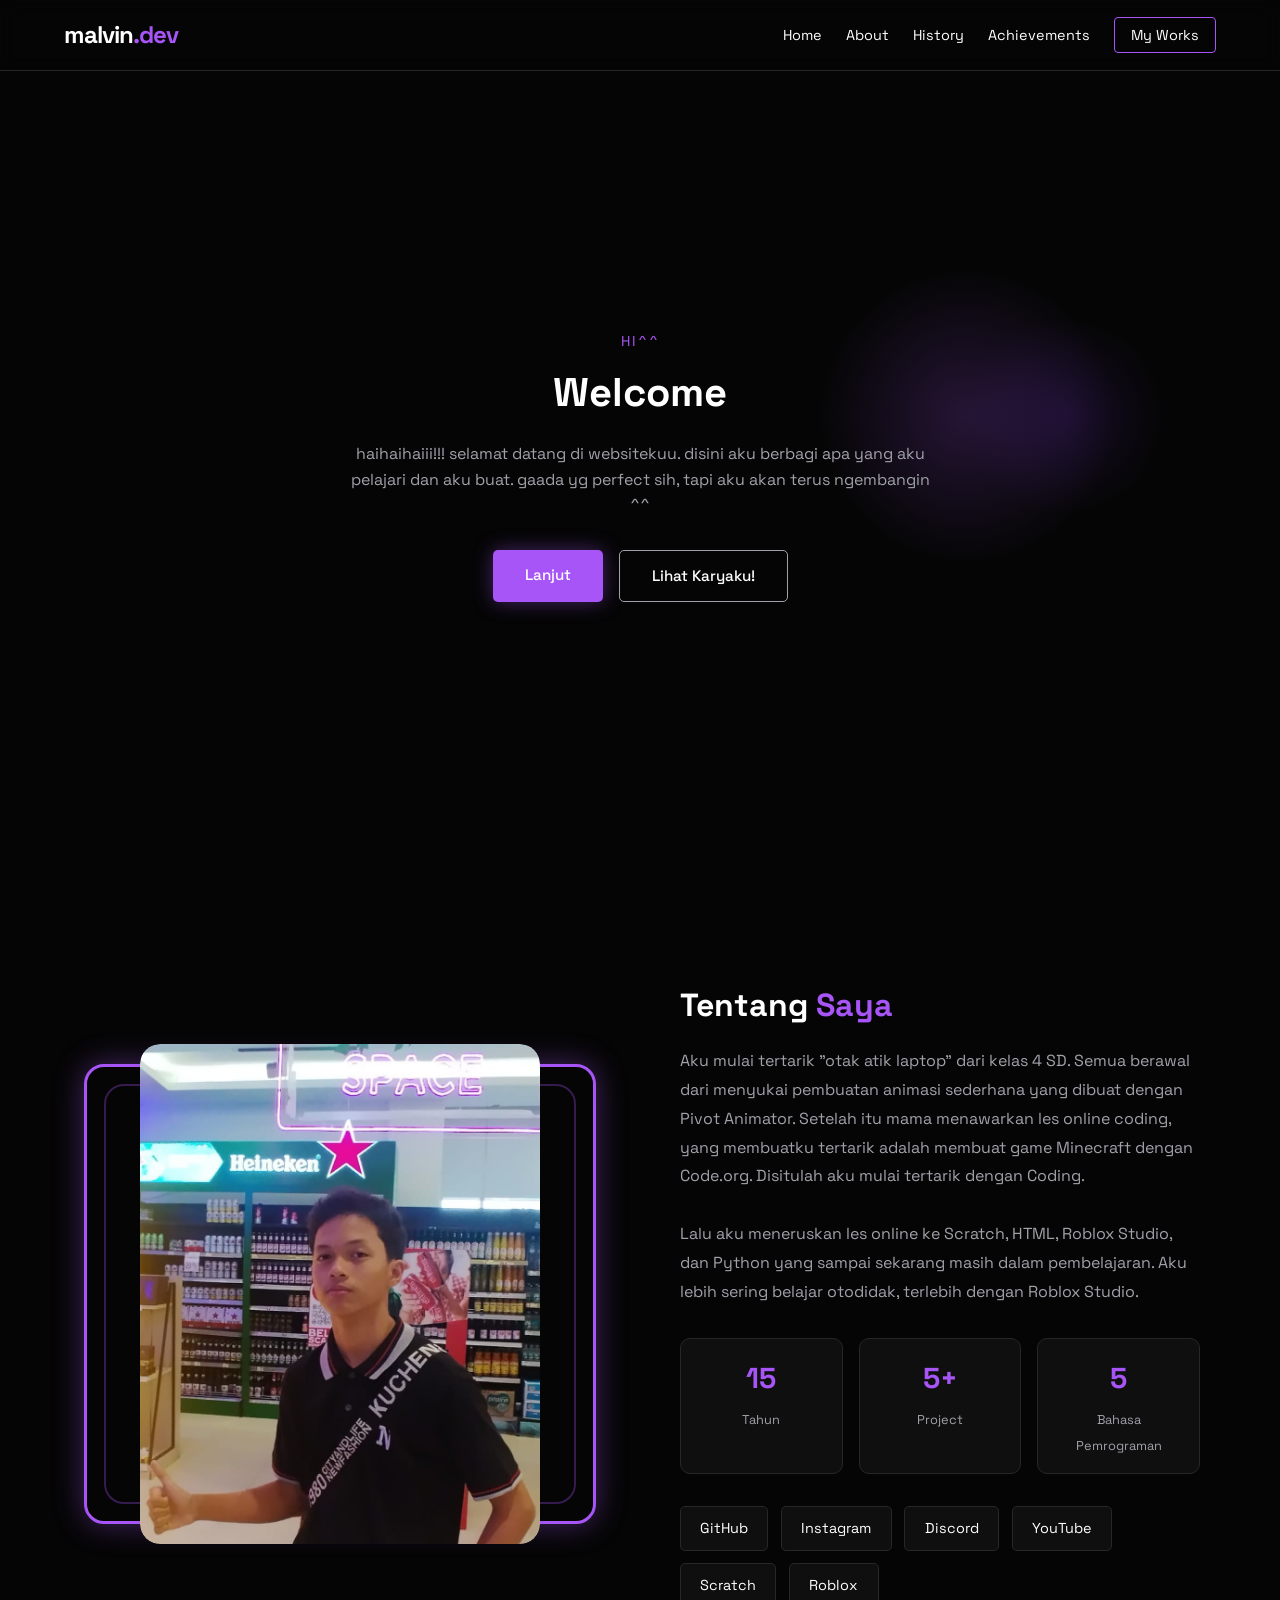
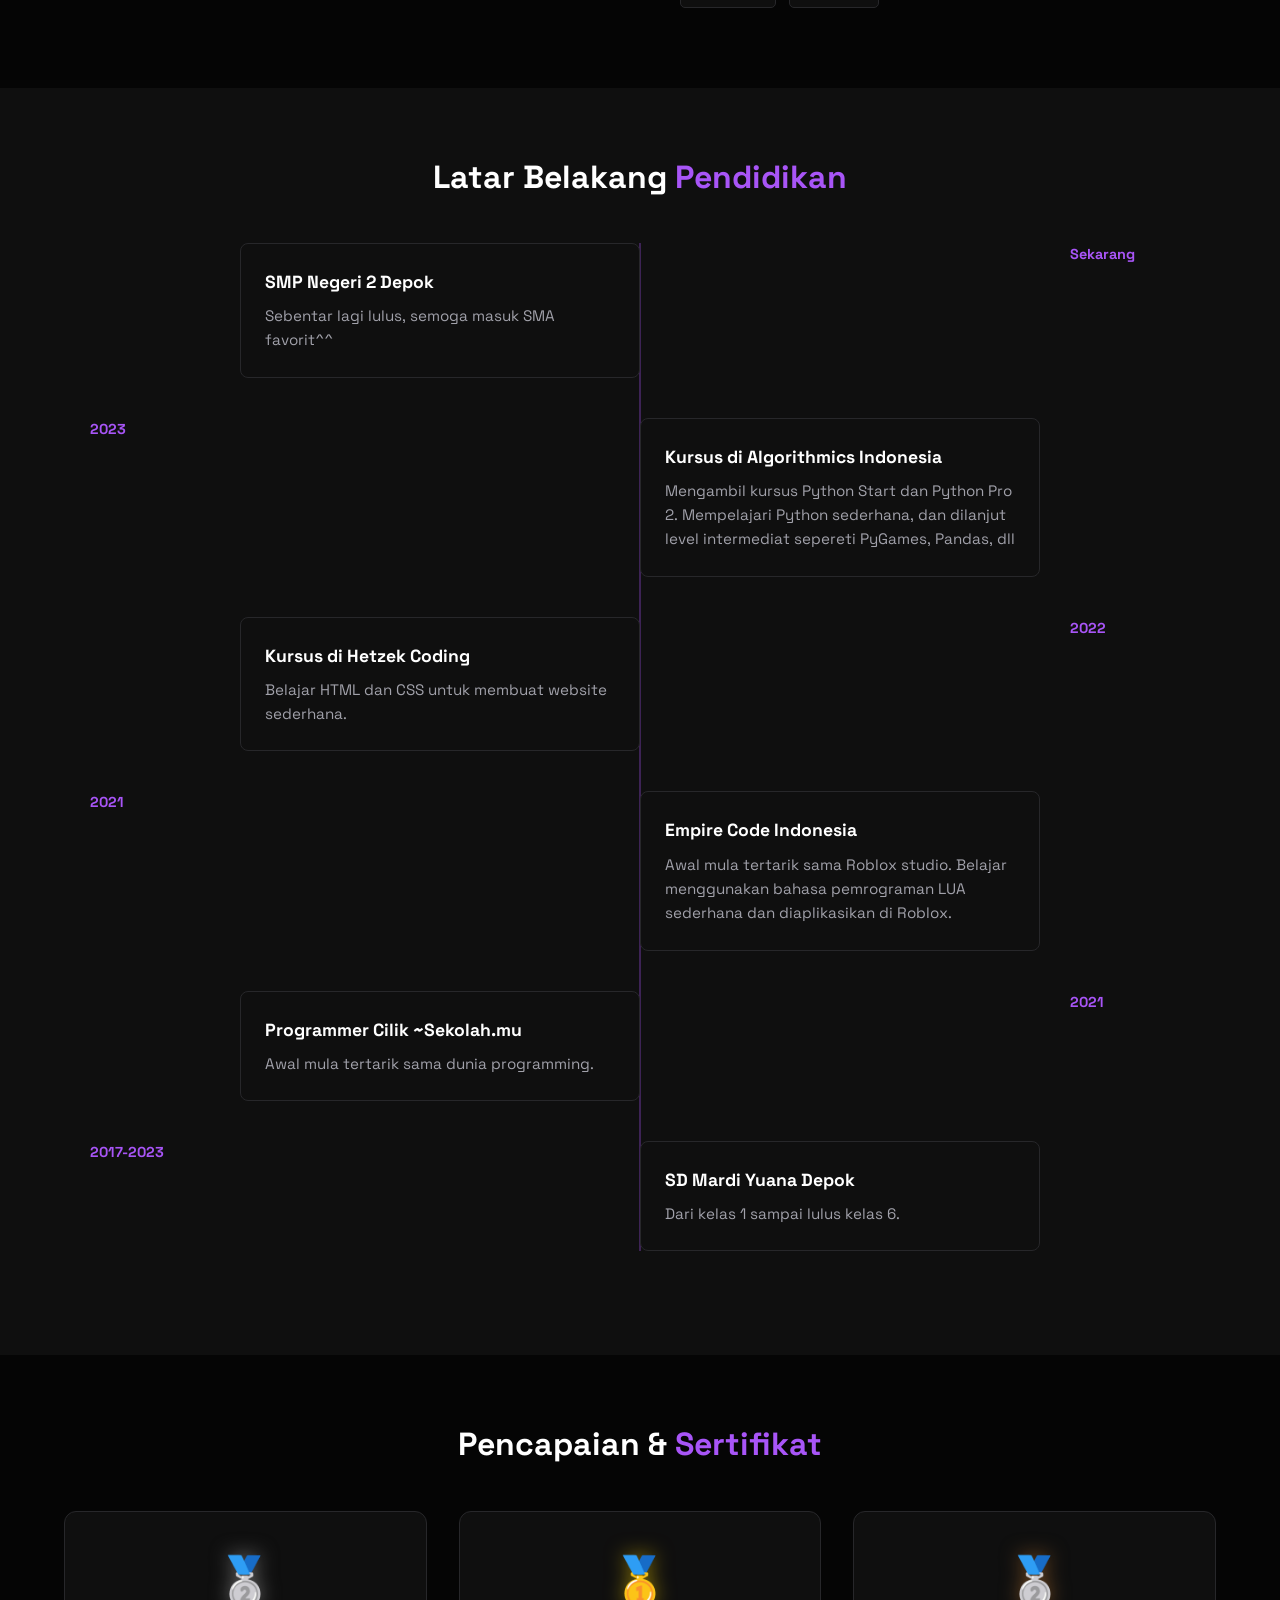
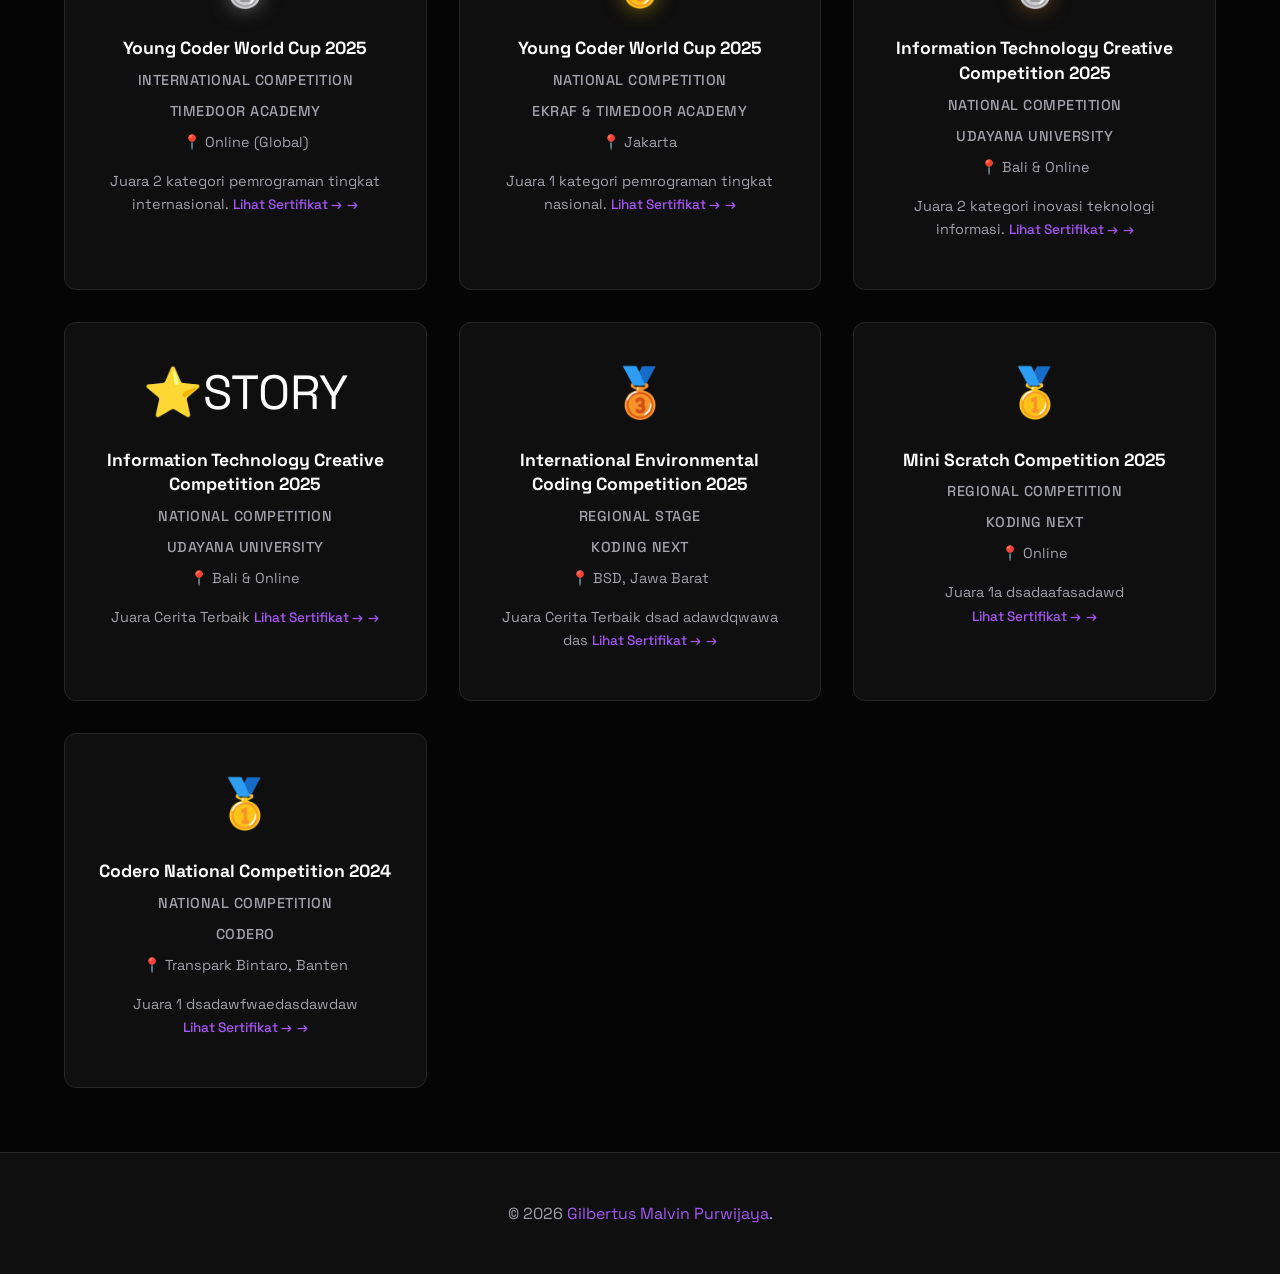
==== index.html @ 6ddedc38 "Update index.html" ====
<!DOCTYPE html>
<html lang="id">
<head>
    <meta charset="UTF-8">
    <meta name="viewport" content="width=device-width, initial-scale=1.0">
    <title>malvinDev</title>
    <link rel="icon" type="image/x-icon" href="assets/favicon.ico">
    <link rel="stylesheet" href="style.css">
    <link href="https://fonts.googleapis.com/css2?family=Space+Grotesk:wght@300;500;700&display=swap" rel="stylesheet">
</head>
<body>

    <!-- Navbar -->
    <nav class="navbar">
        <div class="logo">malvin<span class="highlight">.dev</span></div>
        
        <!-- Mobile Toggle -->
        <div class="menu-toggle" id="mobile-menu">
            <span></span>
            <span></span>
            <span></span>
        </div>
        
        <ul class="nav-links" id="nav-links">
            <li><a href="#home">Home</a></li>
            <li><a href="#profile">About</a></li>
            <li><a href="#about">History</a></li>
            <li><a href="#achievements">Achievements</a></li>
            <li><a href="works.html" class="btn-nav">My Works</a></li>
        </ul>
    </nav>

    <!-- Hero Section -->
    <section id="home" class="hero">
        <div class="hero-content fade-in">
            <p class="subtitle">Hi^^</p>
            <h1>Welcome<br></h1>
            <p class="bio">
                haihaihaiii!!! selamat datang di websitekuu. disini aku berbagi apa yang aku pelajari dan aku buat. gaada yg perfect sih, tapi aku akan terus ngembangin ^^
            </p>
            <div class="cta-group">
                <a href="#profile" class="btn btn-primary">Lanjut</a>
                <a href="works.html" class="btn btn-outline">Lihat Karyaku!</a>
            </div>
        </div>
        <div class="hero-visual">
            <div class="circle"></div>
            <div class="circle-2"></div>
        </div>
    </section>

    <!-- Profile Photo Section -->
    <section id="profile" class="profile-section">
        <div class="container">
            <div class="profile-container fade-in">
                <div class="profile-image-wrapper">
                    <div class="profile-border"></div>
                    <div class="profile-border-2"></div>
                    <div class="profile-image">
                        <img src="assets/ppmM.jpeg" alt="Profile Photo">
                    </div>
                </div>
                <div class="profile-info">
                    <h2 class="section-title" style="text-align: left; margin-bottom: 1rem;">Tentang <span class="highlight">Saya</span></h2>
                    <p class="profile-bio">
                        Aku mulai tertarik "otak atik laptop" dari kelas 4 SD. 
                        Semua berawal dari menyukai pembuatan animasi sederhana yang dibuat dengan Pivot Animator. 
                        Setelah itu mama menawarkan les online coding, yang membuatku tertarik adalah membuat game Minecraft dengan Code.org. 
                        Disitulah aku mulai tertarik dengan Coding. 
                        <br></br>
                        Lalu aku meneruskan les online ke Scratch, HTML, Roblox Studio, dan Python yang sampai sekarang masih dalam pembelajaran. Aku lebih sering belajar otodidak, terlebih dengan Roblox Studio.
                    </p>
                    <div class="profile-stats">
                        <div class="stat-item">
                            <span class="stat-number">15</span>
                            <span class="stat-label">Tahun</span>
                        </div>
                        <div class="stat-item">
                            <span class="stat-number">5+</span>
                            <span class="stat-label">Project</span>
                        </div>
                        <div class="stat-item">
                            <span class="stat-number">5</span>
                            <span class="stat-label">Bahasa Pemrograman</span>
                        </div>
                    </div>
                    <div class="profile-social">
                        <a href="https://github.com/vyn500" class="social-link">GitHub</a>
                        <a href="https://www.instagram.com/_strvynn_/?igsh=MjFiZTRnemkybG95" class="social-link">Instagram</a>
                        <a href="https://discordapp.com/users/starvin031" class="social-link">Discord</a>
                        <a href="https://youtube.com/@starvin500?si=h5WcJzR5uZfQcVjg" class="social-link">YouTube</a>
                        <a href="https://scratch.mit.edu/users/starvin102/" class="social-link">Scratch</a>
                        <a href="https://www.roblox.com/users/2698682036/profile/" class="social-link">Roblox</a>
                    </div>
                </div>
            </div>
        </div>
    </section>

    <!-- About / Education Section -->
    <section id="about" class="section bg-darker">
        <div class="container">
            <h2 class="section-title">Latar Belakang <span class="highlight">Pendidikan</span></h2>
            <div class="timeline">
                <div class="timeline-item fade-in">
                    <div class="timeline-date">Sekarang</div>
                    <div class="timeline-content">
                        <h3>SMP Negeri 2 Depok</h3>
                        <p>Sebentar lagi lulus, semoga masuk SMA favorit^^</p>
                    </div>
                </div>
                <div class="timeline-item fade-in">
                    <div class="timeline-date">2023</div>
                    <div class="timeline-content">
                        <h3>Kursus di Algorithmics Indonesia</h3>
                        <p>Mengambil kursus Python Start dan Python Pro 2. Mempelajari Python sederhana, dan dilanjut level intermediat sepereti PyGames, Pandas, dll</p>
                    </div>
                </div>
                <div class="timeline-item fade-in">
                    <div class="timeline-date">2022</div>
                    <div class="timeline-content">
                        <h3>Kursus di Hetzek Coding</h3>
                        <p>Belajar HTML dan CSS untuk membuat website sederhana.</p>
                    </div>
                </div>
                <div class="timeline-item fade-in">
                    <div class="timeline-date">2021</div>
                    <div class="timeline-content">
                        <h3>Empire Code Indonesia</h3>
                        <p>Awal mula tertarik sama Roblox studio. Belajar menggunakan bahasa pemrograman LUA sederhana dan diaplikasikan di Roblox.</p>
                    </div>
                </div>
                <div class="timeline-item fade-in">
                    <div class="timeline-date">2021</div>
                    <div class="timeline-content">
                        <h3>Programmer Cilik ~Sekolah.mu</h3>
                        <p>Awal mula tertarik sama dunia programming.</p>
                    </div>
                </div>
                <div class="timeline-item fade-in">
                    <div class="timeline-date">2017-2023</div>
                    <div class="timeline-content">
                        <h3>SD Mardi Yuana Depok</h3>
                        <p>Dari kelas 1 sampai lulus kelas 6.</p>
                    </div>
                </div>
            </div>
        </div>
    </section>

    <!-- Achievements Section -->
    <section id="achievements" class="section">
        <div class="container">
            <h2 class="section-title">Pencapaian & <span class="highlight">Sertifikat</span></h2>
            <div class="grid-3">
                <!-- Card -->
                <div class="card achievement-card fade-in">
                    <div class="achievement-icon">🥈</div>
                    <h3 class="achievement-title">Young Coder World Cup 2025</h3>
                    <p class="achievement-organizer">International Competition</p>
                    <p class="achievement-organizer">Timedoor Academy</p>
                    <p class="achievement-location">📍 Online (Global)</p>
                    <p class="achievement-desc">
                        Juara 2 kategori pemrograman tingkat internasional.
                        <a href="assets/sertifikat/YCWCInter2nd.png" target="_blank" class="cert-link">Lihat Sertifikat →</a>
                    </p>
                </div>

                <!-- Card -->
                <div class="card achievement-card fade-in">
                    <div class="achievement-icon">🥇</div>
                    <h3 class="achievement-title">Young Coder World Cup 2025</h3>
                    <p class="achievement-organizer">National Competition</p>
                    <p class="achievement-organizer">EKRAF & Timedoor Academy</p>
                    <p class="achievement-location">📍 Jakarta</p>
                    <p class="achievement-desc">
                        Juara 1 kategori pemrograman tingkat nasional.
                        <a href="assets/sertifikat/YCWCNat1st.jpg" target="_blank" class="cert-link">Lihat Sertifikat →</a>
                    </p>
                </div>

                <!-- Card -->
                <div class="card achievement-card fade-in">
                    <div class="achievement-icon">🥈</div>
                    <h3 class="achievement-title">Information Technology Creative Competition 2025</h3>
                    <p class="achievement-organizer">National Competition</p>
                    <p class="achievement-organizer">UDAYANA University</p>
                    <p class="achievement-location">📍 Bali & Online</p>
                    <p class="achievement-desc">
                        Juara 2 kategori inovasi teknologi informasi.
                        <a href="assets/sertifikat/ITCCUDYNNat2nd.jpg" target="_blank" class="cert-link">Lihat Sertifikat →</a>
                    </p>
                </div>

                <!-- Card -->
                <div class="card achievement-card fade-in">
                    <div class="achievement-icon">⭐STORY</div>
                    <h3 class="achievement-title">Information Technology Creative Competition 2025</h3>
                    <p class="achievement-organizer">National Competition</p>
                    <p class="achievement-organizer">UDAYANA University</p>
                    <p class="achievement-location">📍 Bali & Online</p>
                    <p class="achievement-desc">
                        Juara Cerita Terbaik
                        <a href="assets/sertifikat/ITCCUDYNNatBestStory.jpg" target="_blank" class="cert-link">Lihat Sertifikat →</a>
                    </p>
                </div>

                <!-- Card -->
                <div class="card achievement-card fade-in">
                    <div class="achievement-icon">🥉</div>
                    <h3 class="achievement-title">International Environmental Coding Competition 2025</h3>
                    <p class="achievement-organizer">Regional Stage</p>
                    <p class="achievement-organizer">Koding Next</p>
                    <p class="achievement-location">📍 BSD, Jawa Barat</p>
                    <p class="achievement-desc">
                        Juara Cerita Terbaik dsad adawdqwawa das
                        <a href="assets/sertifikat/IECCReg3rd.jpg" target="_blank" class="cert-link">Lihat Sertifikat →</a>
                    </p>
                </div>

                <!-- Card -->
                <div class="card achievement-card fade-in">
                    <div class="achievement-icon">🥇</div>
                    <h3 class="achievement-title">Mini Scratch Competition 2025</h3>
                    <p class="achievement-organizer">Regional Competition</p>
                    <p class="achievement-organizer">Koding Next</p>
                    <p class="achievement-location">📍 Online</p>
                    <p class="achievement-desc">
                        Juara 1a dsadaafasadawd
                        <a href="assets/sertifikat/MiniScratch1st.jpg" target="_blank" class="cert-link">Lihat Sertifikat →</a>
                    </p>
                </div>

                <!-- Card -->
                <div class="card achievement-card fade-in">
                    <div class="achievement-icon">🥇</div>
                    <h3 class="achievement-title">Codero National Competition 2024</h3>
                    <p class="achievement-organizer">National Competition</p>
                    <p class="achievement-organizer">Codero</p>
                    <p class="achievement-location">📍 Transpark Bintaro, Banten</p>
                    <p class="achievement-desc">
                        Juara 1 dsadawfwaedasdawdaw 
                        <a href="assets/sertifikat/CNC24Nas1st.jpg" target="_blank" class="cert-link">Lihat Sertifikat →</a>
                    </p>
                </div>
            </div>
        </div>
    </section>

    <footer>
        <p>&copy; 2026 <span class="highlight">Gilbertus Malvin Purwijaya</span>.</p>
    </footer>

    <script src="script.js"></script>
</body>

</html>
---- style.css ----
:root {
    --bg-color: #050505;
    --bg-secondary: #0f0f0f;
    --text-main: #ffffff;
    --text-muted: #a1a1aa;
    --accent-purple: #a855f7;
    --accent-glow: rgba(168, 85, 247, 0.4);
    --border-color: #27272a;
    --font-main: 'Space Grotesk', sans-serif;
    --spacing-sm: 1rem;
    --spacing-md: 2rem;
    --spacing-lg: 4rem;
    --spacing-xl: 6rem;
}

* {
    margin: 0;
    padding: 0;
    box-sizing: border-box;
    scroll-behavior: smooth;
}

body {
    background-color: var(--bg-color);
    color: var(--text-main);
    font-family: var(--font-main);
    line-height: 1.6;
    overflow-x: hidden;
}

/* ============================================
   NAVBAR
   ============================================ */
.navbar {
    position: fixed;
    top: 0;
    width: 100%;
    padding: 1rem 5%;
    display: flex;
    justify-content: space-between;
    align-items: center;
    background: rgba(5, 5, 5, 0.8);
    backdrop-filter: blur(10px);
    z-index: 1000;
    border-bottom: 1px solid var(--border-color);
    transition: all 0.3s ease;
}

.logo {
    font-size: 1.5rem;
    font-weight: 700;
    letter-spacing: -1px;
}

.highlight {
    color: var(--accent-purple);
}

/* Desktop Nav Links */
.nav-links {
    list-style: none;
    display: flex;
    gap: 1.5rem;
    align-items: center;
}

.nav-links a {
    text-decoration: none;
    color: var(--text-main);
    font-size: 0.9rem;
    transition: color 0.3s;
}

.nav-links a:hover {
    color: var(--accent-purple);
}

.btn-nav {
    border: 1px solid var(--accent-purple);
    padding: 0.5rem 1rem;
    border-radius: 4px;
    font-size: 0.85rem;
}

.btn-nav:hover {
    background: var(--accent-purple);
    color: white;
}

/* Mobile Menu Toggle Button */
.menu-toggle {
    display: none;
    flex-direction: column;
    gap: 5px;
    cursor: pointer;
    padding: 5px;
    z-index: 1001;
}

.menu-toggle span {
    width: 25px;
    height: 3px;
    background: var(--text-main);
    border-radius: 2px;
    transition: all 0.3s ease;
}

/* Mobile Menu Active State */
.menu-toggle.active span:nth-child(1) {
    transform: rotate(45deg) translate(5px, 5px);
}

.menu-toggle.active span:nth-child(2) {
    opacity: 0;
}

.menu-toggle.active span:nth-child(3) {
    transform: rotate(-45deg) translate(5px, -5px);
}

/* ============================================
   RESPONSIVE DESIGN - MOBILE
   ============================================ */
@media (max-width: 768px) {
    /* Navbar */
    .navbar {
        padding: 1rem 5%;
    }

    /* MOBILE NAV LINKS - FIXED BACKGROUND */
    .nav-links {
        position: fixed;
        top: 0;
        left: 0;
        right: 0;
        bottom: 0;
        background: rgba(5, 5, 5, 0.98);
        backdrop-filter: blur(15px);
        -webkit-backdrop-filter: blur(15px);
        flex-direction: column;
        align-items: center;
        justify-content: center;
        gap: 2rem;
        padding: 2rem 0;
        transform: translateX(100%);
        transition: transform 0.4s cubic-bezier(0.4, 0, 0.2, 1);
        z-index: 999;
        display: none;
        box-shadow: inset 0 0 50px rgba(0, 0, 0, 0.5);
    }

    .nav-links.active {
        display: flex;
        transform: translateX(0);
    }

    /* Border Frame Effect - Full Screen */
    .nav-links::before {
        content: '';
        position: absolute;
        top: 0;
        left: 0;
        right: 0;
        bottom: 0;
        border: 1px solid rgba(168, 85, 247, 0.3);
        border-radius: 0;
        pointer-events: none;
        z-index: -1;
    }

    /* Ensure all links inherit background */
    .nav-links a {
        font-size: 1.1rem;
        padding: 0.8rem 1.5rem;
        border-radius: 8px;
        transition: all 0.3s ease;
        position: relative;
        overflow: hidden;
        background: transparent;
        color: var(--text-main);
        text-decoration: none;
        width: 80%;
        max-width: 300px;
        text-align: center;
    }

    .nav-links a::before {
        content: '';
        position: absolute;
        left: 0;
        top: 0;
        width: 0;
        height: 100%;
        background: rgba(168, 85, 247, 0.1);
        transition: width 0.3s ease;
    }

    .nav-links a:hover::before {
        width: 100%;
    }

    .nav-links a:hover {
        background: rgba(168, 85, 247, 0.15);
        color: var(--accent-purple);
        transform: scale(1.02);
        box-shadow: 0 0 20px rgba(168, 85, 247, 0.3);
    }

    .btn-nav {
        padding: 0.7rem 1.5rem;
        font-size: 1rem;
        border: 2px solid var(--accent-purple);
        background: transparent;
        transition: all 0.3s ease;
        width: 80%;
        max-width: 300px;
        text-align: center;
    }

    .btn-nav:hover {
        background: var(--accent-purple);
        color: white;
        box-shadow: 0 0 25px var(--accent-glow);
    }

    .menu-toggle {
        display: flex;
    }

    /* Hero Section */
    .hero {
        padding: 5rem 5% 3rem;
        min-height: auto;
    }

    .hero h1 {
        font-size: 2rem;
    }

    .hero-visual {
        display: none;
    }

    .bio {
        font-size: 0.95rem;
    }

    .btn {
        padding: 0.7rem 1.5rem;
        font-size: 0.9rem;
    }

    /* Profile Section */
    .profile-section {
        padding: 3rem 5%;
    }

    .profile-image {
        max-width: 250px;
        height: 350px;
    }

    .profile-border {
        top: 5px;
        left: 5px;
        right: 5px;
        bottom: 5px;
    }

    .profile-border-2 {
        top: 10px;
        left: 10px;
        right: 10px;
        bottom: 10px;
    }

    .profile-info {
        padding: 1rem 0;
    }

    .profile-bio {
        font-size: 0.95rem;
    }

    .profile-stats {
        justify-content: center;
        gap: 0.8rem;
    }

    .stat-item {
        min-width: 90px;
        padding: 0.8rem 1rem;
    }

    .stat-number {
        font-size: 1.5rem;
    }

    .stat-label {
        font-size: 0.75rem;
    }

    .profile-social {
        justify-content: center;
        gap: 0.6rem;
    }

    .social-link {
        padding: 0.5rem 1rem;
        font-size: 0.85rem;
    }

    /* Section Titles */
    .section-title {
        font-size: 1.6rem;
        margin-bottom: 2rem;
    }

    /* Timeline */
    .timeline::before {
        left: 20px;
    }

    .timeline-item,
    .timeline-item:nth-child(even) {
        padding-left: 50px;
        padding-right: 0;
        justify-content: flex-start;
    }

    .timeline-date {
        position: absolute;
        left: 0;
        right: auto;
        min-width: auto;
        font-size: 0.85rem;
    }

    .timeline-content {
        padding: 1.2rem;
    }

    .timeline-content h3 {
        font-size: 1rem;
    }

    .timeline-content p {
        font-size: 0.9rem;
    }

    /* Grid Layouts */
    .grid-3,
    .works-grid {
        grid-template-columns: 1fr;
    }

    .card {
        padding: 1.5rem;
    }

    .card-icon {
        font-size: 2rem;
    }

    /* Works Page */
    .works-header {
        padding: 5rem 5% 2.5rem;
    }

    .works-header h1 {
        font-size: 2rem;
    }

    .works-header p {
        font-size: 1rem;
    }

    .works-grid {
        padding: 1.5rem 5%;
    }

    .project-img {
        height: 200px;
    }

    .project-info {
        padding: 1.2rem;
    }

    .project-info h3 {
        font-size: 1.1rem;
    }

    .project-info p {
        font-size: 0.85rem;
    }

    .tags span {
        font-size: 0.7rem;
        padding: 0.25rem 0.6rem;
    }

    /* Footer */
    footer {
        padding: 2rem 5%;
    }
}

/* ============================================
   MOBILE MENU BACKGROUND FIX
   ============================================ */
@media (max-width: 768px) {
    /* Ensure full coverage */
    .nav-links {
        background: rgba(5, 5, 5, 0.98) !important;
        background-image: linear-gradient(
            to bottom,
            rgba(5, 5, 5, 0.98),
            rgba(5, 5, 5, 0.98)
        );
    }

    /* Ensure all links have transparent background */
    .nav-links a {
        background: transparent !important;
    }

    /* Ensure menu toggle button is visible */
    .menu-toggle {
        background: transparent !important;
    }

    /* Ensure navbar doesn't overlap */
    .navbar {
        background: rgba(5, 5, 5, 0.95) !important;
    }
}

/* ============================================
   MOBILE MENU OVERLAY
   ============================================ */
@media (max-width: 768px) {
    .nav-links::after {
        content: '';
        position: absolute;
        top: 0;
        left: 0;
        right: 0;
        bottom: 0;
        background: rgba(5, 5, 5, 0.98);
        z-index: -2;
        pointer-events: none;
    }
}

/* ============================================
   RESPONSIVE DESIGN - SMALL MOBILE
   ============================================ */
@media (max-width: 480px) {
    /* Navbar */
    .navbar {
        padding: 0.8rem 5%;
    }

    .logo {
        font-size: 1.2rem;
    }

    .btn-nav {
        padding: 0.5rem 1rem;
        font-size: 0.9rem;
    }

    .nav-links {
        padding: 1rem 0;
    }

    .menu-toggle span {
        width: 22px;
        height: 2.5px;
    }

    /* Hero Section */
    .hero {
        padding: 4rem 5% 2rem;
    }

    .hero h1 {
        font-size: 1.6rem;
    }

    .subtitle {
        font-size: 0.8rem;
    }

    .bio {
        font-size: 0.9rem;
    }

    .cta-group {
        flex-direction: column;
        gap: 0.8rem;
    }

    .btn {
        padding: 0.6rem 1.2rem;
        font-size: 0.85rem;
        width: 100%;
    }

    /* Profile Section */
    .profile-section {
        padding: 2.5rem 5%;
    }

    .profile-image {
        max-width: 200px;
        height: 280px;
    }

    .profile-border {
        top: 3px;
        left: 3px;
        right: 3px;
        bottom: 3px;
    }

    .profile-border-2 {
        top: 6px;
        left: 6px;
        right: 6px;
        bottom: 6px;
    }

    .profile-bio {
        font-size: 0.9rem;
        margin-bottom: 1.5rem;
    }

    .profile-stats {
        gap: 0.6rem;
    }

    .stat-item {
        min-width: 80px;
        padding: 0.7rem 0.8rem;
    }

    .stat-number {
        font-size: 1.3rem;
    }

    .stat-label {
        font-size: 0.65rem;
    }

    .profile-social {
        gap: 0.5rem;
    }

    .social-link {
        padding: 0.45rem 0.9rem;
        font-size: 0.8rem;
    }

    /* Section Titles */
    .section-title {
        font-size: 1.4rem;
        margin-bottom: 1.5rem;
    }

    /* Timeline */
    .timeline-item {
        margin-bottom: 2rem;
    }

    .timeline-date {
        font-size: 0.8rem;
    }

    .timeline-content {
        padding: 1rem;
    }

    .timeline-content h3 {
        font-size: 0.95rem;
    }

    .timeline-content p {
        font-size: 0.85rem;
    }

    /* Cards */
    .card {
        padding: 1.2rem;
    }

    .card-icon {
        font-size: 1.8rem;
    }

    .card h3 {
        font-size: 1rem;
    }

    .card p {
        font-size: 0.85rem;
    }

    /* Works Page */
    .works-header {
        padding: 4rem 5% 2rem;
    }

    .works-header h1 {
        font-size: 1.8rem;
    }

    .works-header p {
        font-size: 0.95rem;
    }

    .project-img {
        height: 180px;
    }

    .project-info {
        padding: 1rem;
    }

    .project-info h3 {
        font-size: 1rem;
    }

    .project-info p {
        font-size: 0.8rem;
    }

    .tags span {
        font-size: 0.65rem;
        padding: 0.2rem 0.5rem;
    }

    /* Footer */
    footer {
        padding: 1.5rem 5%;
    }

    footer p {
        font-size: 0.85rem;
    }
}

/* ============================================
   HERO SECTION
   ============================================ */
.hero {
    min-height: 100vh;
    display: flex;
    align-items: center;
    justify-content: center;
    padding: 6rem 5% 4rem;
    position: relative;
    overflow: hidden;
}

.hero-content {
    z-index: 2;
    max-width: 800px;
    text-align: center;
    padding: 0 1rem;
}

.subtitle {
    color: var(--accent-purple);
    font-size: 0.9rem;
    margin-bottom: 1rem;
    text-transform: uppercase;
    letter-spacing: 2px;
}

.hero h1 {
    font-size: 2.5rem;
    line-height: 1.2;
    margin-bottom: 1.5rem;
}

.text-gradient {
    background: linear-gradient(90deg, var(--accent-purple), #c084fc);
    background-clip: text;
    -webkit-text-fill-color: transparent;
}

.bio {
    color: var(--text-muted);
    font-size: 1rem;
    margin-bottom: 2rem;
    max-width: 600px;
    margin-left: auto;
    margin-right: auto;
}

.cta-group {
    display: flex;
    gap: 1rem;
    justify-content: center;
    flex-wrap: wrap;
}

.btn {
    padding: 0.8rem 2rem;
    border-radius: 5px;
    text-decoration: none;
    font-weight: 500;
    transition: all 0.3s ease;
    font-size: 0.95rem;
}

.btn-primary {
    background: var(--accent-purple);
    color: white;
    box-shadow: 0 0 20px var(--accent-glow);
}

.btn-primary:hover {
    background: #9333ea;
    box-shadow: 0 0 30px var(--accent-glow);
    transform: translateY(-2px);
}

.btn-outline {
    border: 1px solid var(--text-muted);
    color: var(--text-main);
}

.btn-outline:hover {
    border-color: var(--accent-purple);
    color: var(--accent-purple);
}

/* Hero Visual Elements */
.hero-visual {
    position: absolute;
    right: 5%;
    width: 400px;
    height: 400px;
    z-index: 1;
    pointer-events: none;
}

.circle {
    position: absolute;
    width: 300px;
    height: 300px;
    border-radius: 50%;
    background: radial-gradient(circle, var(--accent-purple) 0%, transparent 70%);
    opacity: 0.2;
    animation: pulse 4s infinite;
}

.circle-2 {
    position: absolute;
    top: 50px;
    right: 50px;
    width: 200px;
    height: 200px;
    border-radius: 50%;
    background: radial-gradient(circle, #7c3aed 0%, transparent 70%);
    opacity: 0.15;
    animation: pulse 6s infinite reverse;
}

/* ============================================
   PROFILE SECTION
   ============================================ */
.profile-section {
    padding: 4rem 5%;
    background: var(--bg-color);
    position: relative;
}

.profile-container {
    display: grid;
    grid-template-columns: 1fr 1fr;
    gap: 3rem;
    align-items: center;
    max-width: 1200px;
    margin: 0 auto;
}

/* Profile Image Styling */
.profile-image-wrapper {
    position: relative;
    display: flex;
    justify-content: center;
    align-items: center;
}

.profile-image {
    width: 100%;
    max-width: 400px;
    height: 500px;
    border-radius: 20px;
    overflow: hidden;
    position: relative;
    z-index: 2;
}

.profile-image img {
    width: 100%;
    height: 100%;
    object-fit: cover;
    object-position: top;
    border-radius: 20px;
}

/* Purple Border Effects */
.profile-border {
    position: absolute;
    top: 20px;
    left: 20px;
    right: 20px;
    bottom: 20px;
    border: 3px solid var(--accent-purple);
    border-radius: 20px;
    z-index: 1;
    box-shadow: 0 0 30px var(--accent-glow);
}

.profile-border-2 {
    position: absolute;
    top: 40px;
    left: 40px;
    right: 40px;
    bottom: 40px;
    border: 2px solid rgba(168, 85, 247, 0.3);
    border-radius: 20px;
    z-index: 1;
}

/* Profile Info */
.profile-info {
    padding: 1rem;
}

.profile-bio {
    color: var(--text-muted);
    font-size: 1rem;
    margin-bottom: 2rem;
    line-height: 1.8;
}

/* Profile Stats */
.profile-stats {
    display: flex;
    gap: 1rem;
    margin-bottom: 2rem;
    flex-wrap: wrap;
}

.stat-item {
    text-align: center;
    padding: 1rem 1.5rem;
    background: var(--bg-secondary);
    border-radius: 10px;
    border: 1px solid var(--border-color);
    min-width: 100px;
    flex: 1;
    transition: all 0.3s ease;
}

.stat-item:hover {
    border-color: var(--accent-purple);
    box-shadow: 0 0 20px var(--accent-glow);
    transform: translateY(-3px);
}

.stat-number {
    display: block;
    font-size: 1.8rem;
    font-weight: 700;
    color: var(--accent-purple);
    margin-bottom: 0.3rem;
}

.stat-label {
    font-size: 0.8rem;
    color: var(--text-muted);
}

/* Social Links */
.profile-social {
    display: flex;
    gap: 0.8rem;
    flex-wrap: wrap;
}

.social-link {
    padding: 0.6rem 1.2rem;
    background: var(--bg-secondary);
    color: var(--text-main);
    text-decoration: none;
    border-radius: 5px;
    border: 1px solid var(--border-color);
    transition: all 0.3s ease;
    font-size: 0.9rem;
}

.social-link:hover {
    background: var(--accent-purple);
    border-color: var(--accent-purple);
    box-shadow: 0 0 20px var(--accent-glow);
}

/* ============================================
   SECTION STYLES
   ============================================ */
.section {
    padding: 4rem 5%;
}

.bg-darker {
    background-color: var(--bg-secondary);
}

.container {
    max-width: 1200px;
    margin: 0 auto;
}

.section-title {
    font-size: 2rem;
    margin-bottom: 2.5rem;
    text-align: center;
}

/* ============================================
   TIMELINE
   ============================================ */
.timeline {
    position: relative;
    max-width: 800px;
    margin: 0 auto;
}

.timeline::before {
    content: '';
    position: absolute;
    left: 50%;
    transform: translateX(-50%);
    width: 2px;
    height: 100%;
    background: var(--accent-purple);
    opacity: 0.3;
}

.timeline-item {
    display: flex;
    justify-content: flex-end;
    padding-right: 50%;
    position: relative;
    margin-bottom: 2.5rem;
}

.timeline-item:nth-child(even) {
    justify-content: flex-start;
    padding-right: 0;
    padding-left: 50%;
}

.timeline-date {
    position: absolute;
    right: -150px;
    color: var(--accent-purple);
    font-weight: 700;
    min-width: 120px;
    font-size: 0.9rem;
}

.timeline-item:nth-child(even) .timeline-date {
    right: auto;
    left: -150px;
}

.timeline-content {
    background: var(--bg-secondary);
    padding: 1.5rem;
    border-radius: 8px;
    border: 1px solid var(--border-color);
    width: 100%;
    transition: all 0.3s ease;
}

.timeline-content:hover {
    border-color: var(--accent-purple);
    box-shadow: 0 0 20px var(--accent-glow);
}

.timeline-content h3 {
    margin-bottom: 0.5rem;
    font-size: 1.1rem;
}

.timeline-content p {
    color: var(--text-muted);
    font-size: 0.95rem;
}

/* ============================================
   CARD GRID
   ============================================ */
.grid-3 {
    display: grid;
    grid-template-columns: repeat(auto-fit, minmax(280px, 1fr));
    gap: 2rem;
}

.card {
    background: var(--bg-secondary);
    padding: 2rem;
    border-radius: 10px;
    border: 1px solid var(--border-color);
    transition: all 0.3s ease;
    text-align: center;
}

.card:hover {
    border-color: var(--accent-purple);
    transform: translateY(-5px);
    box-shadow: 0 10px 30px var(--accent-glow);
}

.card-icon {
    font-size: 2.5rem;
    margin-bottom: 1rem;
}

.card h3 {
    margin-bottom: 0.5rem;
    font-size: 1.1rem;
}

.card p {
    color: var(--text-muted);
    font-size: 0.9rem;
}

/* ============================================
   WORKS PAGE
   ============================================ */
.works-header {
    padding: 6rem 5% 3rem;
    text-align: center;
}

.works-header h1 {
    font-size: 2.5rem;
    margin-bottom: 1rem;
}

.works-header p {
    color: var(--text-muted);
    font-size: 1.1rem;
}

.works-grid {
    display: grid;
    grid-template-columns: repeat(auto-fit, minmax(320px, 1fr));
    gap: 2rem;
    padding: 2rem 5%;
    max-width: 1400px;
    margin: 0 auto;
}

.project-card {
    background: var(--bg-secondary);
    border-radius: 10px;
    overflow: hidden;
    border: 1px solid var(--border-color);
    transition: all 0.3s ease;
}

.project-card:hover {
    border-color: var(--accent-purple);
    transform: translateY(-5px);
    box-shadow: 0 10px 30px var(--accent-glow);
}

.project-img {
    width: 100%;
    height: 220px;
    overflow: hidden;
}

.project-img img {
    width: 100%;
    height: 100%;
    object-fit: cover;
    transition: transform 0.3s ease;
}

.project-card:hover .project-img img {
    transform: scale(1.05);
}

.project-info {
    padding: 1.5rem;
}

.project-info h3 {
    margin-bottom: 0.5rem;
    font-size: 1.2rem;
}

.project-info p {
    color: var(--text-muted);
    margin-bottom: 1rem;
    font-size: 0.9rem;
}

.tags {
    display: flex;
    gap: 0.5rem;
    flex-wrap: wrap;
}

.tags span {
    background: rgba(168, 85, 247, 0.1);
    color: var(--accent-purple);
    padding: 0.3rem 0.8rem;
    border-radius: 20px;
    font-size: 0.75rem;
}

/* ============================================
   FOOTER
   ============================================ */
footer {
    text-align: center;
    padding: 3rem 5%;
    background: var(--bg-secondary);
    border-top: 1px solid var(--border-color);
    color: var(--text-muted);
}

footer span {
    color: var(--accent-purple);
}

/* ============================================
   ANIMATIONS
   ============================================ */
   @keyframes pulse {
    0%, 100% {
        transform: scale(1);
        opacity: 0.2;
    }
    50% {
        transform: scale(1.1);
        opacity: 0.3;
    }
}

.fade-in {
    opacity: 0;
    transform: translateY(30px);
    transition: all 0.6s ease;
}

.fade-in.visible {
    opacity: 1;
    transform: translateY(0);
}

/* ============================================
   RESPONSIVE DESIGN - TABLET
   ============================================ */
@media (max-width: 1024px) {
    .hero h1 {
        font-size: 2.2rem;
    }

    .profile-container {
        gap: 2.5rem;
    }

    .profile-image {
        max-width: 350px;
        height: 450px;
    }

    .profile-border {
        top: 15px;
        left: 15px;
        right: 15px;
        bottom: 15px;
    }

    .profile-border-2 {
        top: 30px;
        left: 30px;
        right: 30px;
        bottom: 30px;
    }

    .section-title {
        font-size: 1.8rem;
    }

    .grid-3,
    .works-grid {
        grid-template-columns: repeat(2, 1fr);
    }
}

/* ============================================
   RESPONSIVE DESIGN - TABLET (Kecil)
   ============================================ */
@media (max-width: 968px) {
    .profile-container {
        grid-template-columns: 1fr;
        gap: 2.5rem;
    }

    .profile-image {
        max-width: 300px;
        height: 400px;
        margin: 0 auto;
    }

    .profile-image-wrapper {
        justify-content: center;
    }

    .profile-border {
        top: 10px;
        left: 10px;
        right: 10px;
        bottom: 10px;
    }

    .profile-border-2 {
        top: 20px;
        left: 20px;
        right: 20px;
        bottom: 20px;
    }

    .profile-info {
        text-align: center;
    }

    .profile-stats {
        justify-content: center;
    }

    .profile-social {
        justify-content: center;
    }

    .hero-visual {
        width: 300px;
        height: 300px;
    }

    .circle {
        width: 220px;
        height: 220px;
    }

    .circle-2 {
        width: 150px;
        height: 150px;
    }
}

/* ============================================
   RESPONSIVE DESIGN - MOBILE
   ============================================ */
@media (max-width: 768px) {
    /* Navbar */
    .navbar {
        padding: 1rem 5%;
    }

    .nav-links {
        display: none;
    }

    .menu-toggle {
        display: flex;
    }

    /* Hero Section */
    .hero {
        padding: 5rem 5% 3rem;
        min-height: auto;
    }

    .hero h1 {
        font-size: 2rem;
    }

    .hero-visual {
        display: none;
    }

    .bio {
        font-size: 0.95rem;
    }

    .btn {
        padding: 0.7rem 1.5rem;
        font-size: 0.9rem;
    }

    /* Profile Section */
    .profile-section {
        padding: 3rem 5%;
    }

    .profile-image {
        max-width: 250px;
        height: 350px;
    }

    .profile-border {
        top: 5px;
        left: 5px;
        right: 5px;
        bottom: 5px;
    }

    .profile-border-2 {
        top: 10px;
        left: 10px;
        right: 10px;
        bottom: 10px;
    }

    .profile-info {
        padding: 1rem 0;
    }

    .profile-bio {
        font-size: 0.95rem;
    }

    .profile-stats {
        justify-content: center;
        gap: 0.8rem;
    }

    .stat-item {
        min-width: 90px;
        padding: 0.8rem 1rem;
    }

    .stat-number {
        font-size: 1.5rem;
    }

    .stat-label {
        font-size: 0.75rem;
    }

    .profile-social {
        justify-content: center;
        gap: 0.6rem;
    }

    .social-link {
        padding: 0.5rem 1rem;
        font-size: 0.85rem;
    }

    /* Section Titles */
    .section-title {
        font-size: 1.6rem;
        margin-bottom: 2rem;
    }

    /* Timeline */
    .timeline::before {
        left: 20px;
    }

    .timeline-item,
    .timeline-item:nth-child(even) {
        padding-left: 50px;
        padding-right: 0;
        justify-content: flex-start;
    }

    .timeline-date {
        position: absolute;
        left: 0;
        right: auto;
        min-width: auto;
        font-size: 0.85rem;
    }

    .timeline-content {
        padding: 1.2rem;
    }

    .timeline-content h3 {
        font-size: 1rem;
    }

    .timeline-content p {
        font-size: 0.9rem;
    }

    /* Grid Layouts */
    .grid-3,
    .works-grid {
        grid-template-columns: 1fr;
    }

    .card {
        padding: 1.5rem;
    }

    .card-icon {
        font-size: 2rem;
    }

    /* Works Page */
    .works-header {
        padding: 5rem 5% 2.5rem;
    }

    .works-header h1 {
        font-size: 2rem;
    }

    .works-header p {
        font-size: 1rem;
    }

    .works-grid {
        padding: 1.5rem 5%;
    }

    .project-img {
        height: 200px;
    }

    .project-info {
        padding: 1.2rem;
    }

    .project-info h3 {
        font-size: 1.1rem;
    }

    .project-info p {
        font-size: 0.85rem;
    }

    .tags span {
        font-size: 0.7rem;
        padding: 0.25rem 0.6rem;
    }

    /* Footer */
    footer {
        padding: 2rem 5%;
    }
}

/* ============================================
   RESPONSIVE DESIGN - SMALL MOBILE
   ============================================ */
@media (max-width: 480px) {
    /* General */
    body {
        font-size: 14px;
    }

    /* Navbar */
    .navbar {
        padding: 0.8rem 5%;
    }

    .logo {
        font-size: 1.2rem;
    }

    .btn-nav {
        padding: 0.4rem 0.8rem;
        font-size: 0.75rem;
    }

    /* Hero Section */
    .hero {
        padding: 4rem 5% 2rem;
    }

    .hero h1 {
        font-size: 1.6rem;
    }

    .subtitle {
        font-size: 0.8rem;
    }

    .bio {
        font-size: 0.9rem;
    }

    .cta-group {
        flex-direction: column;
        gap: 0.8rem;
    }

    .btn {
        padding: 0.6rem 1.2rem;
        font-size: 0.85rem;
        width: 100%;
    }

    /* Profile Section */
    .profile-section {
        padding: 2.5rem 5%;
    }

    .profile-image {
        max-width: 200px;
        height: 280px;
    }

    .profile-border {
        top: 3px;
        left: 3px;
        right: 3px;
        bottom: 3px;
    }

    .profile-border-2 {
        top: 6px;
        left: 6px;
        right: 6px;
        bottom: 6px;
    }

    .profile-bio {
        font-size: 0.9rem;
        margin-bottom: 1.5rem;
    }

    .profile-stats {
        gap: 0.6rem;
    }

    .stat-item {
        min-width: 80px;
        padding: 0.7rem 0.8rem;
    }

    .stat-number {
        font-size: 1.3rem;
    }

    .stat-label {
        font-size: 0.65rem;
    }

    .profile-social {
        gap: 0.5rem;
    }

    .social-link {
        padding: 0.45rem 0.9rem;
        font-size: 0.8rem;
    }

    /* Section Titles */
    .section-title {
        font-size: 1.4rem;
        margin-bottom: 1.5rem;
    }

    /* Timeline */
    .timeline-item {
        margin-bottom: 2rem;
    }

    .timeline-date {
        font-size: 0.8rem;
    }

    .timeline-content {
        padding: 1rem;
    }

    .timeline-content h3 {
        font-size: 0.95rem;
    }

    .timeline-content p {
        font-size: 0.85rem;
    }

    /* Cards */
    .card {
        padding: 1.2rem;
    }

    .card-icon {
        font-size: 1.8rem;
    }

    .card h3 {
        font-size: 1rem;
    }

    .card p {
        font-size: 0.85rem;
    }

    /* Works Page */
    .works-header {
        padding: 4rem 5% 2rem;
    }

    .works-header h1 {
        font-size: 1.8rem;
    }

    .works-header p {
        font-size: 0.95rem;
    }

    .project-img {
        height: 180px;
    }

    .project-info {
        padding: 1rem;
    }

    .project-info h3 {
        font-size: 1rem;
    }

    .project-info p {
        font-size: 0.8rem;
    }

    .tags span {
        font-size: 0.65rem;
        padding: 0.2rem 0.5rem;
    }

    /* Footer */
    footer {
        padding: 1.5rem 5%;
    }

    footer p {
        font-size: 0.85rem;
    }
}

/* ============================================
   RESPONSIVE DESIGN - LARGE DESKTOP
   ============================================ */
@media (min-width: 1440px) {
    .hero {
        padding: 0 10%;
    }

    .hero-visual {
        right: 10%;
    }

    .container {
        max-width: 1400px;
    }

    .profile-container {
        max-width: 1400px;
    }

    .profile-image {
        max-width: 450px;
        height: 550px;
    }

    .profile-border {
        top: 25px;
        left: 25px;
        right: 25px;
        bottom: 25px;
    }

    .profile-border-2 {
        top: 45px;
        left: 45px;
        right: 45px;
        bottom: 45px;
    }

    .section {
        padding: 6rem 10%;
    }

    .grid-3,
    .works-grid {
        gap: 3rem;
    }
}

/* ============================================
   PRINT STYLES
   ============================================ */
@media print {
    .navbar,
    .hero-visual,
    .profile-social,
    .cta-group {
        display: none;
    }

    body {
        background: white;
        color: black;
    }

    .profile-image {
        max-width: 200px;
        height: auto;
    }

    .section {
        page-break-inside: avoid;
    }
}

/* ============================================
   ACCESSIBILITY
   ============================================ */
@media (prefers-reduced-motion: reduce) {
    *,
    *::before,
    *::after {
        animation-duration: 0.01ms !important;
        animation-iteration-count: 1 !important;
        transition-duration: 0.01ms !important;
    }

    .fade-in {
        opacity: 1;
        transform: none;
    }
}

a:focus,
button:focus,
input:focus {
    outline: 2px solid var(--accent-purple);
    outline-offset: 2px;
}

@media (prefers-contrast: high) {
    :root {
        --text-muted: #ffffff;
        --border-color: #ffffff;
    }
}

/* ============================================
   ACHIEVEMENT CARDS STYLES
   ============================================ */
   .achievement-card {
    background: var(--bg-secondary);
    padding: 2rem;
    border-radius: 12px;
    border: 1px solid var(--border-color);
    transition: all 0.3s ease;
    text-align: center;
    position: relative;
    overflow: hidden;
}

.achievement-card::before {
    content: '';
    position: absolute;
    top: 0;
    left: 0;
    right: 0;
    height: 3px;
    background: linear-gradient(90deg, var(--accent-purple), transparent);
    opacity: 0;
    transition: opacity 0.3s ease;
}

.achievement-card:hover {
    border-color: var(--accent-purple);
    transform: translateY(-5px);
    box-shadow: 0 10px 30px var(--accent-glow);
}

.achievement-card:hover::before {
    opacity: 1;
}

/* Achievement Icon */
.achievement-icon {
    font-size: 3rem;
    margin-bottom: 1rem;
    display: inline-block;
    animation: bounce 2s infinite;
}

@keyframes bounce {
    0%, 100% {
        transform: translateY(0);
    }
    50% {
        transform: translateY(-5px);
    }
}

/* Achievement Title */
.achievement-title {
    font-size: 1.1rem;
    margin-bottom: 0.5rem;
    line-height: 1.4;
}

/* Achievement Organizer */
.achievement-organizer {
    color: var(--accent-purple);
    font-size: 0.85rem;
    font-weight: 500;
    margin-bottom: 0.5rem;
    text-transform: uppercase;
    letter-spacing: 0.5px;
}

/* Achievement Location */
.achievement-location {
    color: var(--text-muted);
    font-size: 0.85rem;
    margin-bottom: 1rem;
}

/* Achievement Description */
.achievement-desc {
    color: var(--text-muted);
    font-size: 0.9rem;
    line-height: 1.6;
    margin-bottom: 1rem;
}

/* Certificate Link */
.cert-link {
    color: var(--accent-purple);
    text-decoration: none;
    font-size: 0.85rem;
    font-weight: 500;
    display: inline-flex;
    align-items: center;
    gap: 0.3rem;
    transition: all 0.3s ease;
}

.cert-link:hover {
    color: #c084fc;
    text-decoration: underline;
}

.cert-link::after {
    content: '→';
    transition: transform 0.3s ease;
}

.cert-link:hover::after {
    transform: translateX(3px);
}

/* Medal Color Variations */
.achievement-card:nth-child(1) .achievement-icon {
    filter: drop-shadow(0 0 10px rgba(192, 192, 192, 0.5));
}

.achievement-card:nth-child(2) .achievement-icon {
    filter: drop-shadow(0 0 10px rgba(255, 215, 0, 0.5));
}

.achievement-card:nth-child(3) .achievement-icon {
    filter: drop-shadow(0 0 10px rgba(205, 127, 50, 0.5));
}

/* ============================================
   RESPONSIVE ACHIEVEMENT CARDS
   ============================================ */
@media (max-width: 768px) {
    .achievement-card {
        padding: 1.5rem;
    }

    .achievement-icon {
        font-size: 2.5rem;
    }

    .achievement-title {
        font-size: 1rem;
    }

    .achievement-organizer {
        font-size: 0.8rem;
    }

    .achievement-location {
        font-size: 0.8rem;
    }

    .achievement-desc {
        font-size: 0.85rem;
    }

    .cert-link {
        font-size: 0.8rem;
    }
}

@media (max-width: 480px) {
    .achievement-card {
        padding: 1.2rem;
    }

    .achievement-icon {
        font-size: 2rem;
    }

    .achievement-title {
        font-size: 0.95rem;
    }

    .achievement-organizer {
        font-size: 0.75rem;
    }

    .achievement-location {
        font-size: 0.75rem;
    }

    .achievement-desc {
        font-size: 0.8rem;
    }

    .cert-link {
        font-size: 0.75rem;
    }

}
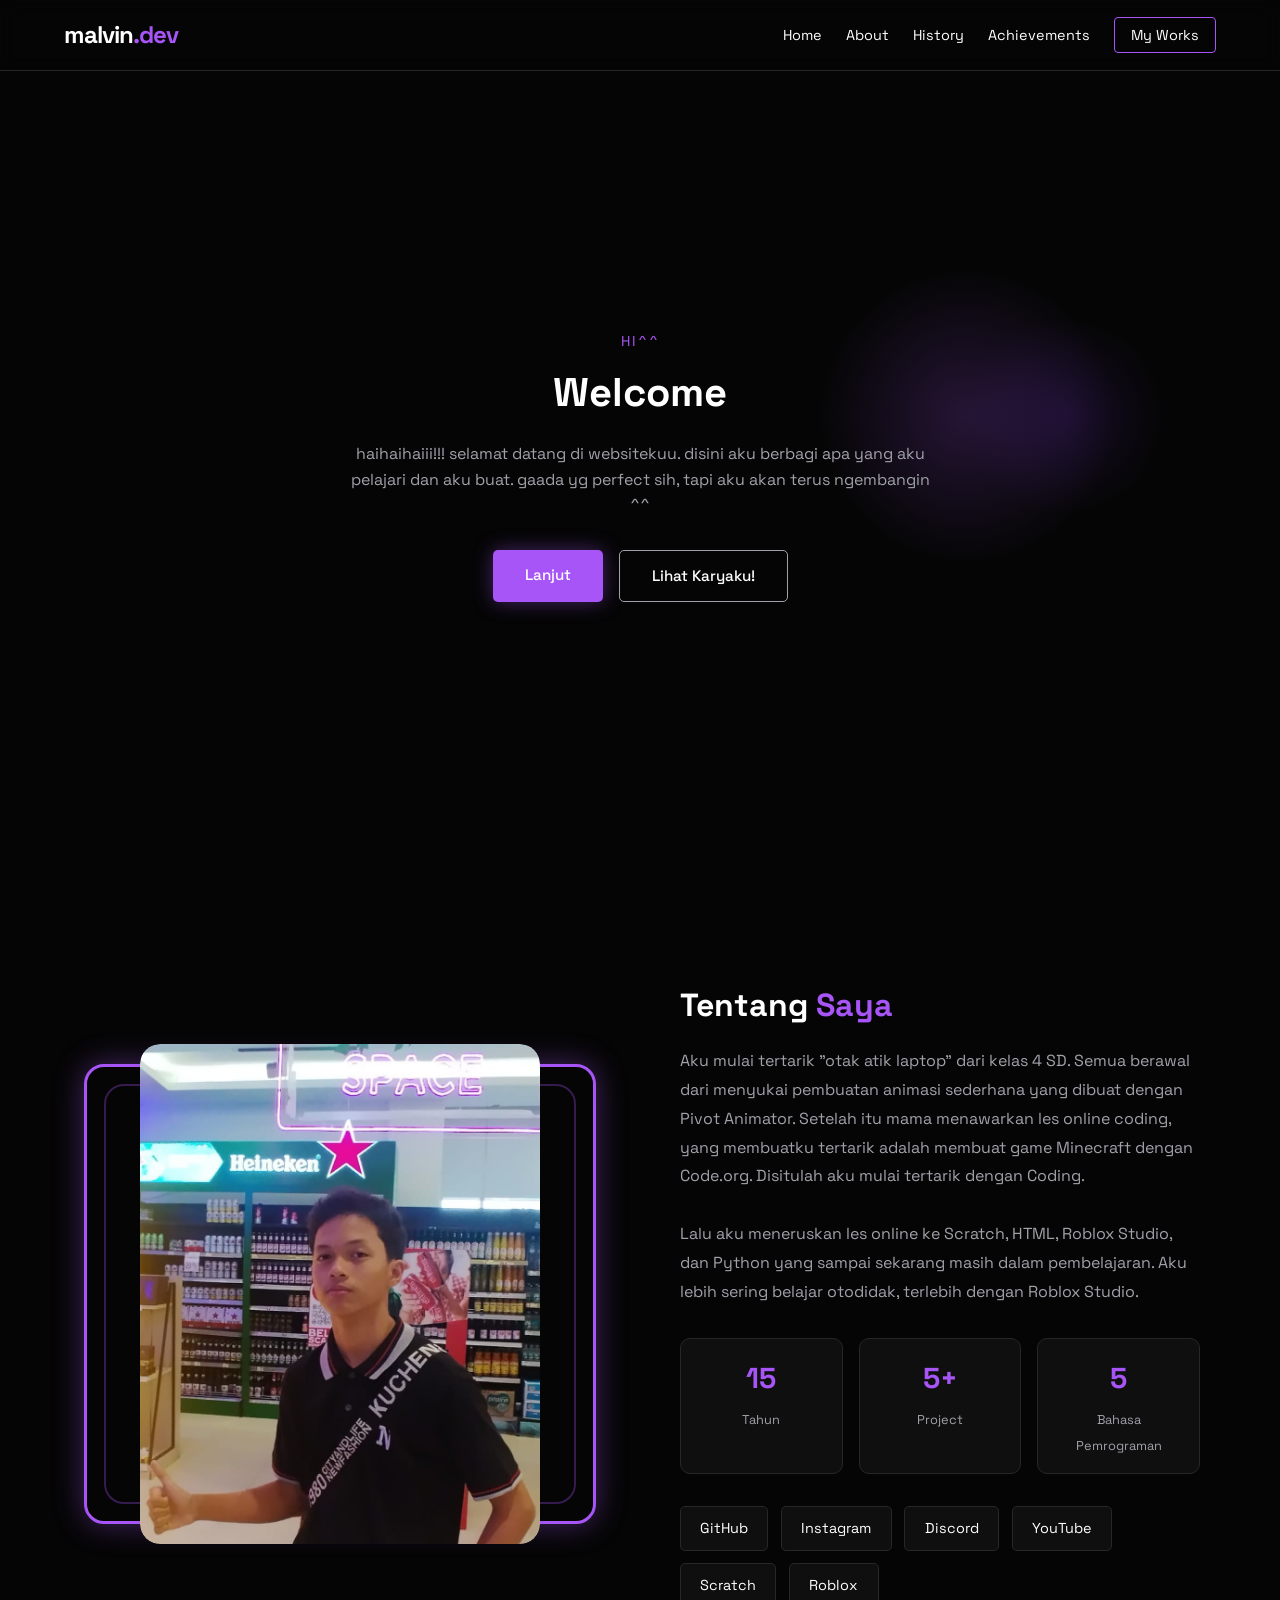
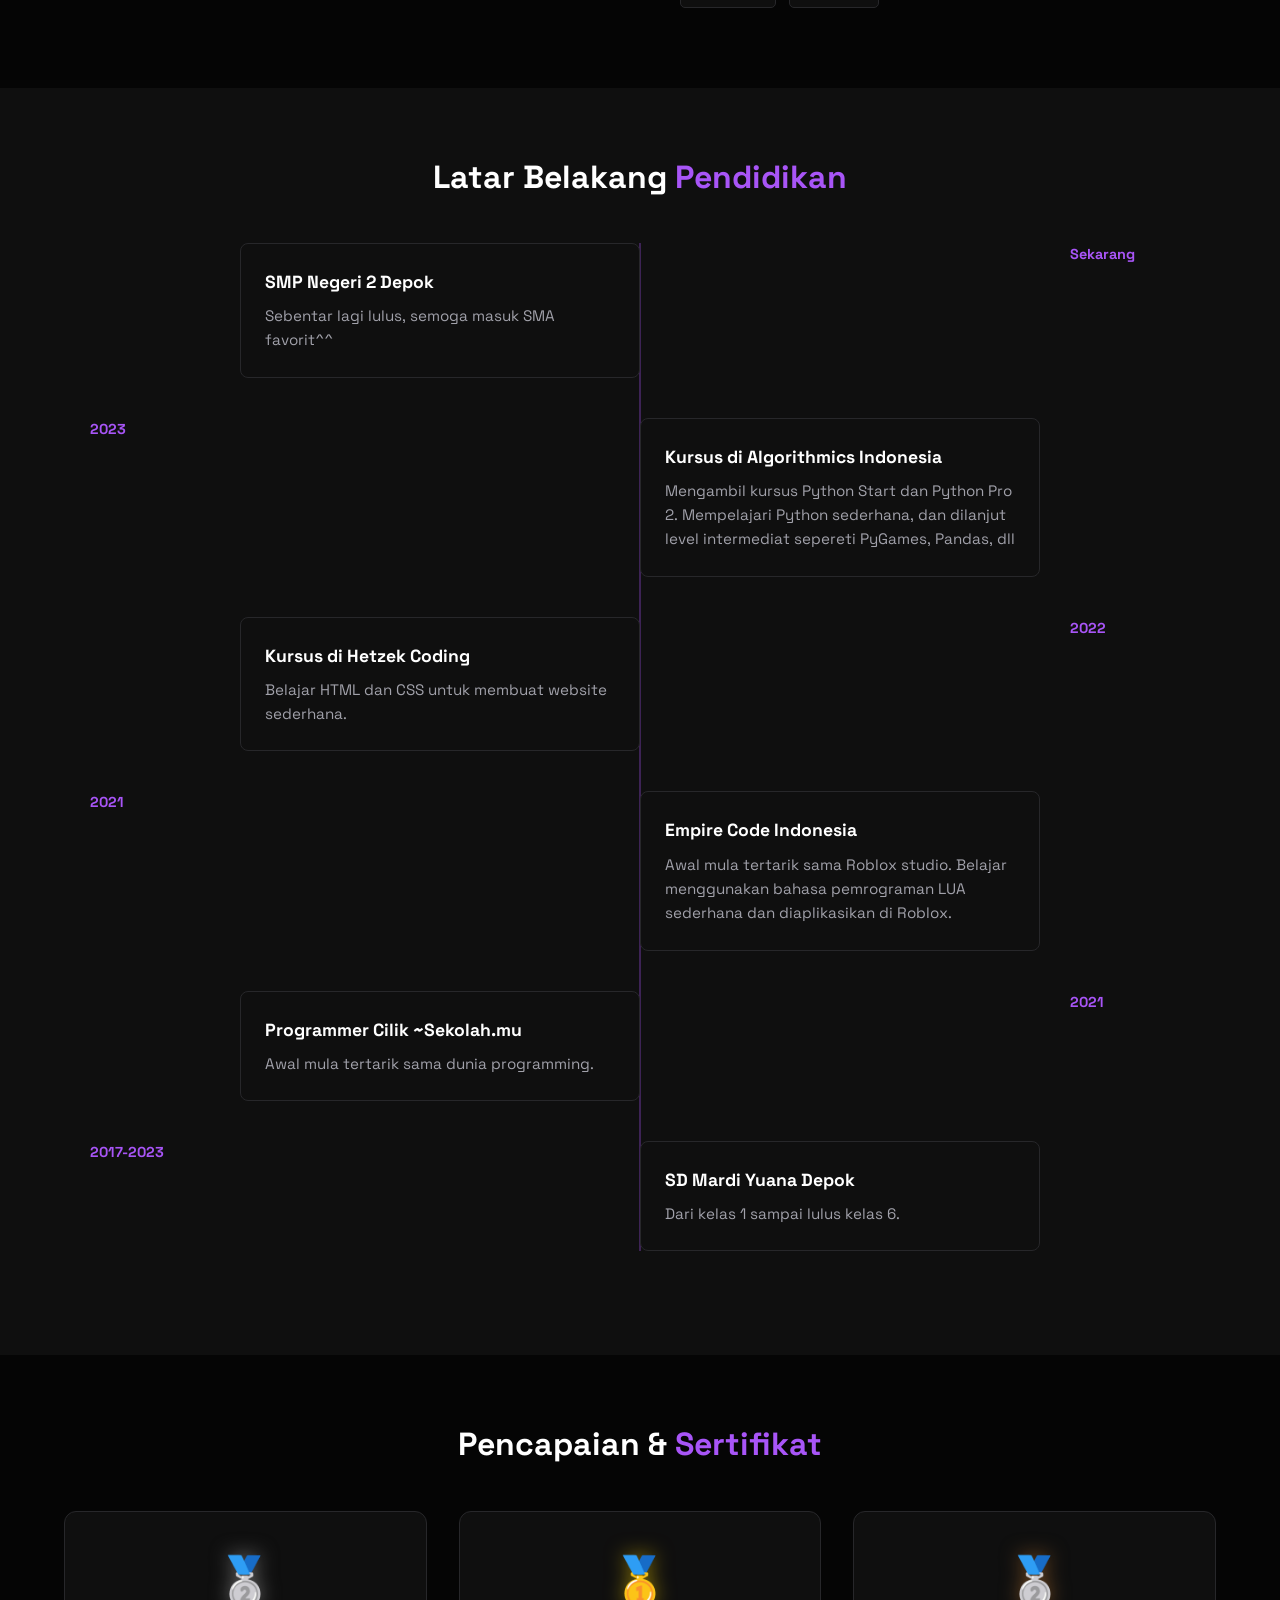
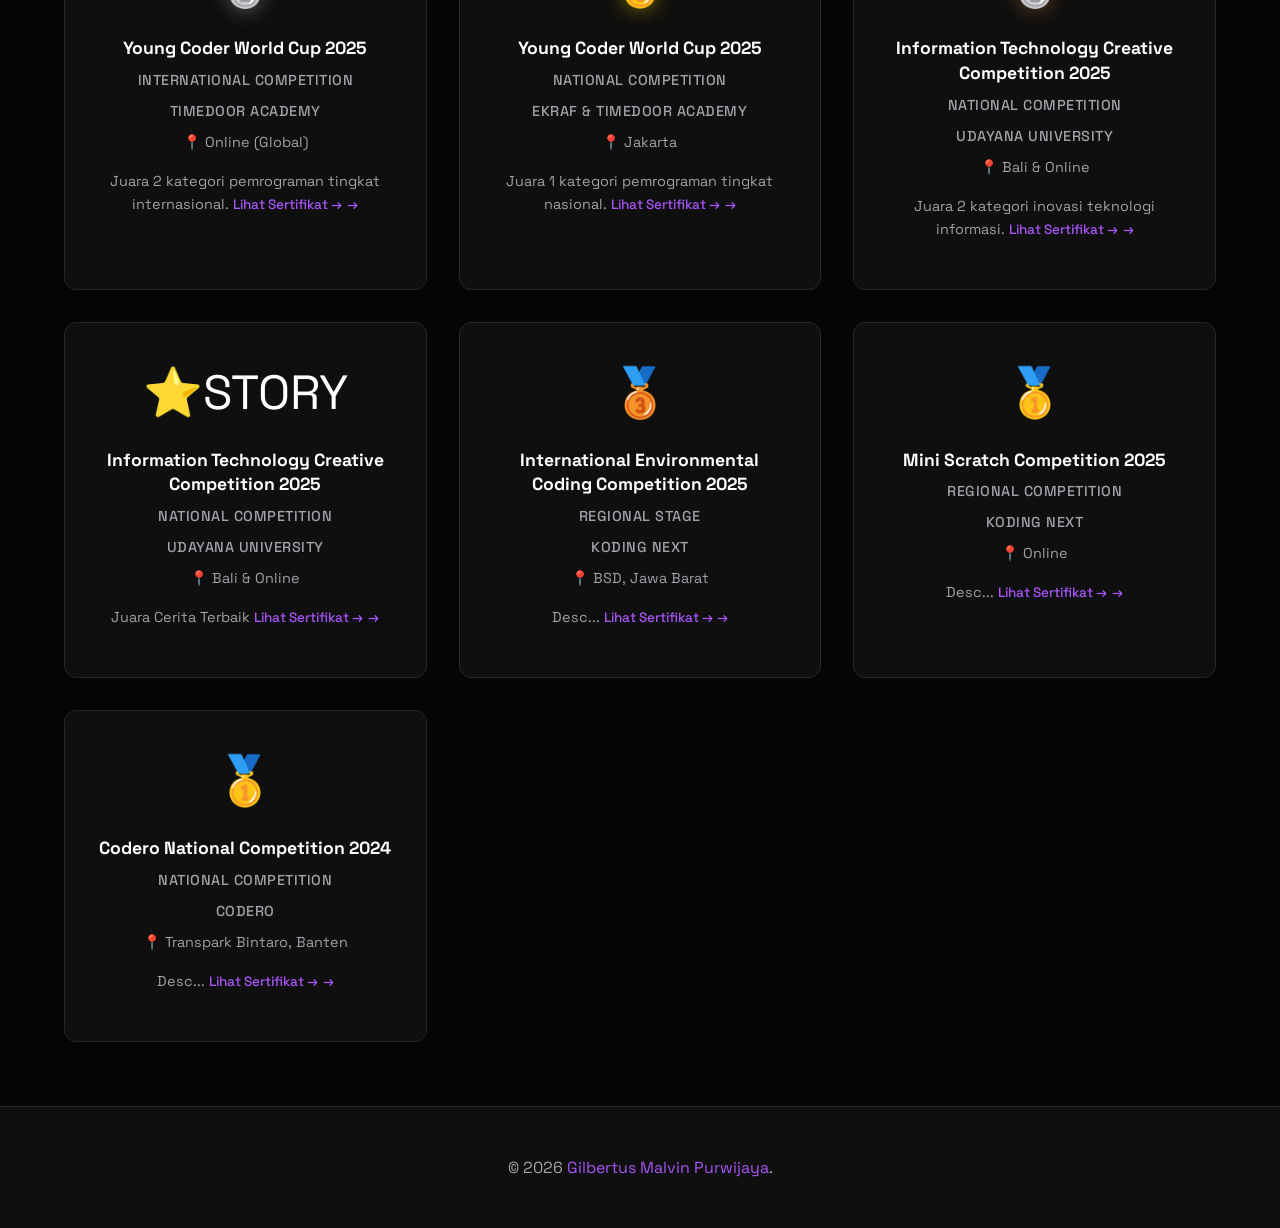
==== commit 6f768452: "Update index.html" ====
--- a/index.html
+++ b/index.html
@@ -213,7 +213,7 @@
                     <p class="achievement-organizer">Koding Next</p>
                     <p class="achievement-location">📍 BSD, Jawa Barat</p>
                     <p class="achievement-desc">
-                        Juara Cerita Terbaik dsad adawdqwawa das
+                        Desc...
                         <a href="assets/sertifikat/IECCReg3rd.jpg" target="_blank" class="cert-link">Lihat Sertifikat →</a>
                     </p>
                 </div>
@@ -226,7 +226,7 @@
                     <p class="achievement-organizer">Koding Next</p>
                     <p class="achievement-location">📍 Online</p>
                     <p class="achievement-desc">
-                        Juara 1a dsadaafasadawd
+                        Desc...
                         <a href="assets/sertifikat/MiniScratch1st.jpg" target="_blank" class="cert-link">Lihat Sertifikat →</a>
                     </p>
                 </div>
@@ -239,7 +239,7 @@
                     <p class="achievement-organizer">Codero</p>
                     <p class="achievement-location">📍 Transpark Bintaro, Banten</p>
                     <p class="achievement-desc">
-                        Juara 1 dsadawfwaedasdawdaw 
+                        Desc... 
                         <a href="assets/sertifikat/CNC24Nas1st.jpg" target="_blank" class="cert-link">Lihat Sertifikat →</a>
                     </p>
                 </div>
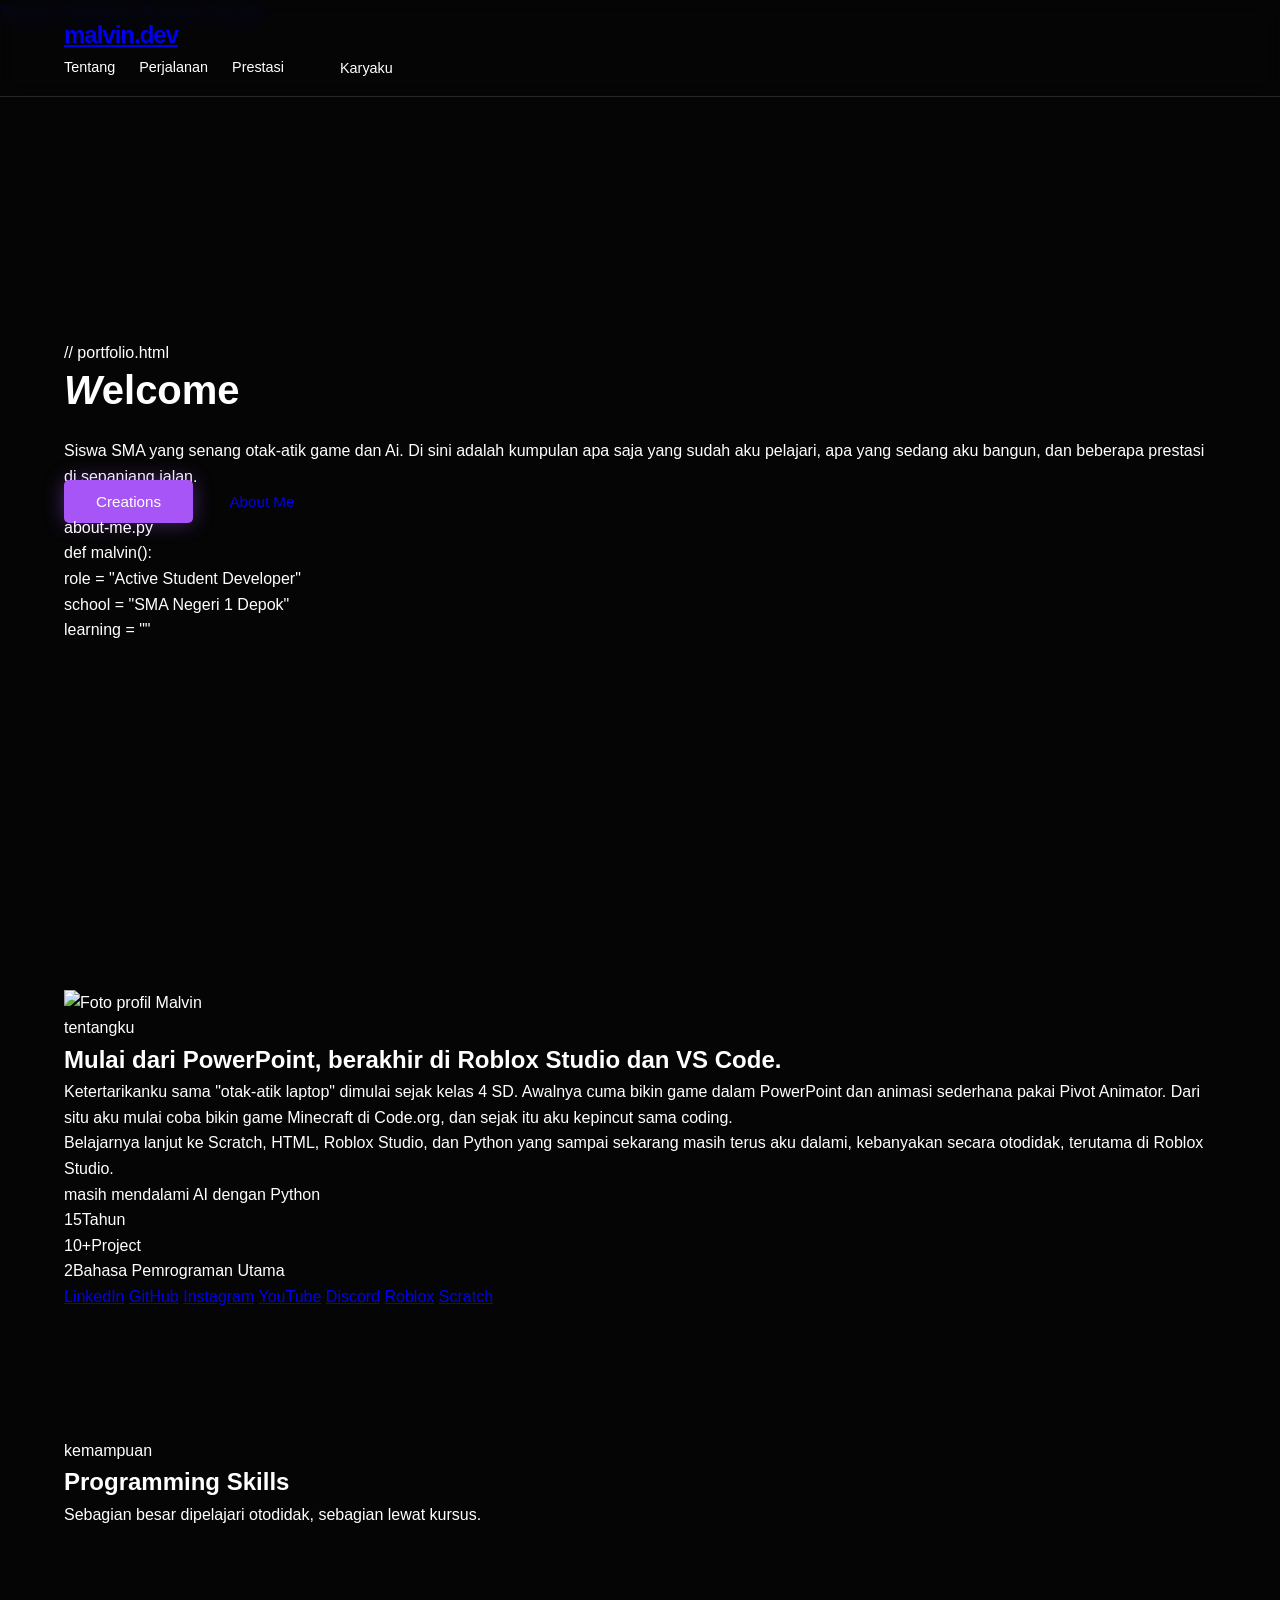
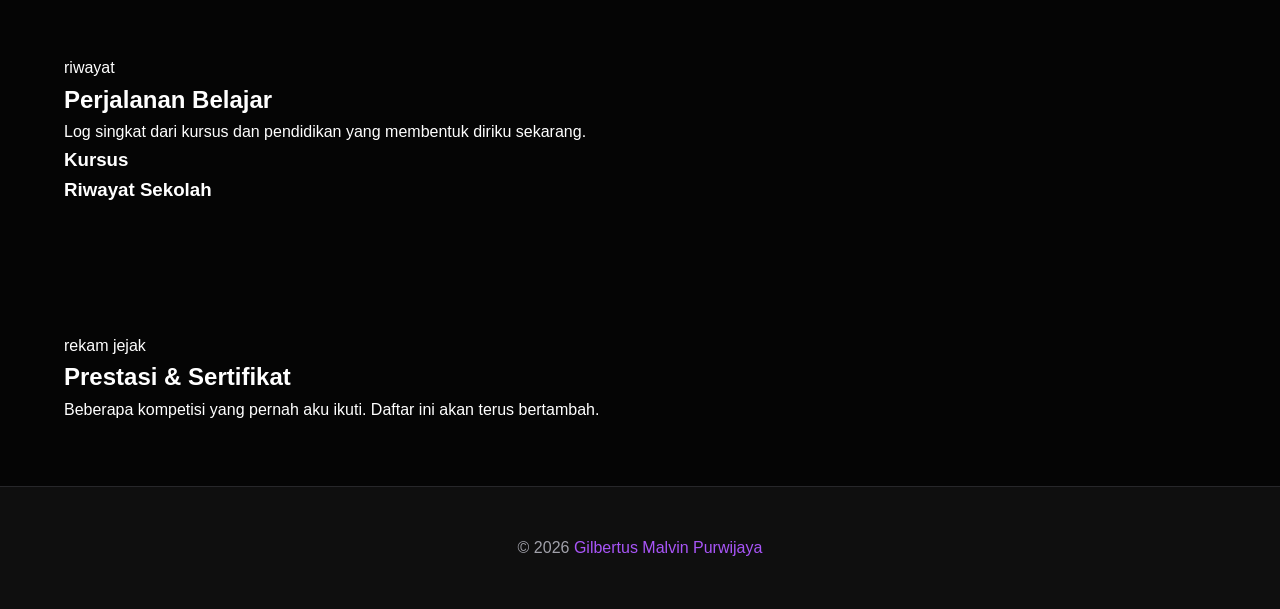
==== commit 686e6060: "Refactor index.html for improved layout and content Updated HTML structure and content for the portf" ====
--- a/index.html
+++ b/index.html
@@ -3,260 +3,163 @@
 <head>
     <meta charset="UTF-8">
     <meta name="viewport" content="width=device-width, initial-scale=1.0">
-    <title>malvinDev</title>
+    <title>malvin.dev</title>
     <link rel="icon" type="image/x-icon" href="assets/favicon.ico">
+    <link rel="preconnect" href="https://fonts.googleapis.com">
+    <link rel="stylesheet" href="https://fonts.googleapis.com/css2?family=Fraunces:ital,wght@0,400;0,500;0,600;1,400;1,500&family=Inter:wght@400;500;600;700&family=Space+Mono:wght@400;700&display=swap">
     <link rel="stylesheet" href="style.css">
-    <link href="https://fonts.googleapis.com/css2?family=Space+Grotesk:wght@300;500;700&display=swap" rel="stylesheet">
 </head>
 <body>
 
     <!-- Navbar -->
     <nav class="navbar">
-        <div class="logo">malvin<span class="highlight">.dev</span></div>
-        
-        <!-- Mobile Toggle -->
-        <div class="menu-toggle" id="mobile-menu">
-            <span></span>
-            <span></span>
-            <span></span>
+        <div class="wrap">
+            <a href="#home" class="logo">malvin<span>.dev</span></a>
+            <ul class="nav-links">
+                <li><a href="#about">Tentang</a></li>
+                <li><a href="#journey">Perjalanan</a></li>
+                <li><a href="#achievements">Prestasi</a></li>
+                <li><a href="works.html" class="btn nav-cta">Karyaku</a></li>
+            </ul>
+            <button class="menu-toggle" id="menu-toggle" aria-label="Buka menu">
+                <span></span><span></span><span></span>
+            </button>
         </div>
-        
-        <ul class="nav-links" id="nav-links">
-            <li><a href="#home">Home</a></li>
-            <li><a href="#profile">About</a></li>
-            <li><a href="#about">History</a></li>
-            <li><a href="#achievements">Achievements</a></li>
-            <li><a href="works.html" class="btn-nav">My Works</a></li>
-        </ul>
     </nav>
 
-    <!-- Hero Section -->
+    <div class="mobile-drawer" id="mobile-drawer">
+        <a href="#about">Tentang</a>
+        <a href="#journey">Perjalanan</a>
+        <a href="#achievements">Prestasi</a>
+        <a href="works.html">Karyaku</a>
+    </div>
+
+    <!-- Hero -->
     <section id="home" class="hero">
-        <div class="hero-content fade-in">
-            <p class="subtitle">Hi^^</p>
-            <h1>Welcome<br></h1>
-            <p class="bio">
-                haihaihaiii!!! selamat datang di websitekuu. disini aku berbagi apa yang aku pelajari dan aku buat. gaada yg perfect sih, tapi aku akan terus ngembangin ^^
-            </p>
-            <div class="cta-group">
-                <a href="#profile" class="btn btn-primary">Lanjut</a>
-                <a href="works.html" class="btn btn-outline">Lihat Karyaku!</a>
+        <div class="wrap">
+            <div class="hero-copy">
+                <span class="eyebrow">// portfolio.html</span>
+                <h1><em>W</em>elcome</h1>
+                <p class="lede">
+                    Siswa SMA yang senang otak-atik game dan Ai. Di sini adalah
+                    kumpulan apa saja yang sudah aku pelajari, apa yang sedang aku bangun,
+                    dan beberapa prestasi di sepanjang jalan.
+                </p>
+                <div class="hero-actions">
+                    <a href="works.html" class="btn btn-primary">Creations</a>
+                    <a href="#about" class="btn btn-ghost">About Me</a>
+                </div>
             </div>
-        </div>
-        <div class="hero-visual">
-            <div class="circle"></div>
-            <div class="circle-2"></div>
-        </div>
-    </section>
 
-    <!-- Profile Photo Section -->
-    <section id="profile" class="profile-section">
-        <div class="container">
-            <div class="profile-container fade-in">
-                <div class="profile-image-wrapper">
-                    <div class="profile-border"></div>
-                    <div class="profile-border-2"></div>
-                    <div class="profile-image">
-                        <img src="assets/ppmM.jpeg" alt="Profile Photo">
-                    </div>
+            <div class="terminal" aria-hidden="true">
+                <div class="terminal-bar">
+                    <span class="dot"></span><span class="dot"></span><span class="dot"></span>
+                    <span class="filename">about-me.py</span>
                 </div>
-                <div class="profile-info">
-                    <h2 class="section-title" style="text-align: left; margin-bottom: 1rem;">Tentang <span class="highlight">Saya</span></h2>
-                    <p class="profile-bio">
-                        Aku mulai tertarik "otak atik laptop" dari kelas 4 SD. 
-                        Semua berawal dari menyukai pembuatan animasi sederhana yang dibuat dengan Pivot Animator. 
-                        Setelah itu mama menawarkan les online coding, yang membuatku tertarik adalah membuat game Minecraft dengan Code.org. 
-                        Disitulah aku mulai tertarik dengan Coding. 
-                        <br></br>
-                        Lalu aku meneruskan les online ke Scratch, HTML, Roblox Studio, dan Python yang sampai sekarang masih dalam pembelajaran. Aku lebih sering belajar otodidak, terlebih dengan Roblox Studio.
-                    </p>
-                    <div class="profile-stats">
-                        <div class="stat-item">
-                            <span class="stat-number">15</span>
-                            <span class="stat-label">Tahun</span>
-                        </div>
-                        <div class="stat-item">
-                            <span class="stat-number">5+</span>
-                            <span class="stat-label">Project</span>
-                        </div>
-                        <div class="stat-item">
-                            <span class="stat-number">5</span>
-                            <span class="stat-label">Bahasa Pemrograman</span>
-                        </div>
-                    </div>
-                    <div class="profile-social">
-                        <a href="https://github.com/vyn500" class="social-link">GitHub</a>
-                        <a href="https://www.instagram.com/_strvynn_/?igsh=MjFiZTRnemkybG95" class="social-link">Instagram</a>
-                        <a href="https://discordapp.com/users/starvin031" class="social-link">Discord</a>
-                        <a href="https://youtube.com/@starvin500?si=h5WcJzR5uZfQcVjg" class="social-link">YouTube</a>
-                        <a href="https://scratch.mit.edu/users/starvin102/" class="social-link">Scratch</a>
-                        <a href="https://www.roblox.com/users/2698682036/profile/" class="social-link">Roblox</a>
-                    </div>
+                <div class="terminal-body">
+                    <div><span class="key">def</span> malvin()<span class="punc">:</span></div>
+                    <div class="indent">role = <span class="str">"Active Student Developer"</span></div>
+                    <div class="indent">school = <span class="str">"SMA Negeri 1 Depok"</span></div>
+                    <div class="indent cursor-line">learning = <span class="str">"<span id="typewriter"></span><span class="cursor"></span>"</span></div>
                 </div>
             </div>
         </div>
     </section>
 
-    <!-- About / Education Section -->
-    <section id="about" class="section bg-darker">
-        <div class="container">
-            <h2 class="section-title">Latar Belakang <span class="highlight">Pendidikan</span></h2>
-            <div class="timeline">
-                <div class="timeline-item fade-in">
-                    <div class="timeline-date">Sekarang</div>
-                    <div class="timeline-content">
-                        <h3>SMP Negeri 2 Depok</h3>
-                        <p>Sebentar lagi lulus, semoga masuk SMA favorit^^</p>
-                    </div>
+    <!-- About -->
+    <section id="about" class="section about">
+        <div class="wrap">
+            <div class="about-photo">
+                <div class="frame"></div>
+                <img src="assets/ppMm.jpeg" alt="Foto profil Malvin">
+            </div>
+            <div class="about-copy">
+                <span class="eyebrow">tentangku</span>
+                <h2>Mulai dari PowerPoint, berakhir di Roblox Studio dan VS Code.</h2>
+                <p>
+                    Ketertarikanku sama "otak-atik laptop" dimulai sejak kelas 4 SD.
+                    Awalnya cuma bikin game dalam PowerPoint dan animasi sederhana pakai Pivot Animator. Dari situ
+                    aku mulai coba bikin game Minecraft di Code.org, dan sejak itu aku
+                    kepincut sama coding.
+                </p>
+                <p>
+                    Belajarnya lanjut ke Scratch, HTML, Roblox Studio, dan Python yang
+                    sampai sekarang masih terus aku dalami, kebanyakan secara otodidak,
+                    terutama di Roblox Studio.
+                </p>
+                <span class="status-chip"><span class="dot-live"></span> masih mendalami AI dengan Python</span>
+
+                <div class="stat-row">
+                    <div><span class="num">15</span><span class="label">Tahun</span></div>
+                    <div><span class="num">10+</span><span class="label">Project</span></div>
+                    <div><span class="num">2</span><span class="label">Bahasa Pemrograman Utama</span></div>
                 </div>
-                <div class="timeline-item fade-in">
-                    <div class="timeline-date">2023</div>
-                    <div class="timeline-content">
-                        <h3>Kursus di Algorithmics Indonesia</h3>
-                        <p>Mengambil kursus Python Start dan Python Pro 2. Mempelajari Python sederhana, dan dilanjut level intermediat sepereti PyGames, Pandas, dll</p>
-                    </div>
-                </div>
-                <div class="timeline-item fade-in">
-                    <div class="timeline-date">2022</div>
-                    <div class="timeline-content">
-                        <h3>Kursus di Hetzek Coding</h3>
-                        <p>Belajar HTML dan CSS untuk membuat website sederhana.</p>
-                    </div>
-                </div>
-                <div class="timeline-item fade-in">
-                    <div class="timeline-date">2021</div>
-                    <div class="timeline-content">
-                        <h3>Empire Code Indonesia</h3>
-                        <p>Awal mula tertarik sama Roblox studio. Belajar menggunakan bahasa pemrograman LUA sederhana dan diaplikasikan di Roblox.</p>
-                    </div>
-                </div>
-                <div class="timeline-item fade-in">
-                    <div class="timeline-date">2021</div>
-                    <div class="timeline-content">
-                        <h3>Programmer Cilik ~Sekolah.mu</h3>
-                        <p>Awal mula tertarik sama dunia programming.</p>
-                    </div>
-                </div>
-                <div class="timeline-item fade-in">
-                    <div class="timeline-date">2017-2023</div>
-                    <div class="timeline-content">
-                        <h3>SD Mardi Yuana Depok</h3>
-                        <p>Dari kelas 1 sampai lulus kelas 6.</p>
-                    </div>
+
+                <div class="social-row">
+                    <a href="https://id.linkedin.com/in/gilbertus-malvin-purwijaya" target="_blank" rel="noopener">LinkedIn</a>
+                    <a href="https://github.com/vyn500" target="_blank" rel="noopener">GitHub</a>
+                    <a href="https://www.instagram.com/_strvynn_/" target="_blank" rel="noopener">Instagram</a>
+                    <a href="https://www.youtube.com/@starvin500" target="_blank" rel="noopener">YouTube</a>
+                    <a href="https://discord.com/users/866906714690158592" target="_blank" rel="noopener">Discord</a>
+                    <a href="https://www.roblox.com/users/profile?username=Starvin_500" target="_blank" rel="noopener">Roblox</a>
+                    <a href="https://scratch.mit.edu/users/Starvin102/" target="_blank" rel="noopener">Scratch</a>
                 </div>
             </div>
         </div>
     </section>
 
-    <!-- Achievements Section -->
-    <section id="achievements" class="section">
-        <div class="container">
-            <h2 class="section-title">Pencapaian & <span class="highlight">Sertifikat</span></h2>
-            <div class="grid-3">
-                <!-- Card -->
-                <div class="card achievement-card fade-in">
-                    <div class="achievement-icon">🥈</div>
-                    <h3 class="achievement-title">Young Coder World Cup 2025</h3>
-                    <p class="achievement-organizer">International Competition</p>
-                    <p class="achievement-organizer">Timedoor Academy</p>
-                    <p class="achievement-location">📍 Online (Global)</p>
-                    <p class="achievement-desc">
-                        Juara 2 kategori pemrograman tingkat internasional.
-                        <a href="assets/sertifikat/YCWCInter2nd.png" target="_blank" class="cert-link">Lihat Sertifikat →</a>
-                    </p>
+    <!-- Skills -->
+    <section id="skills" class="section">
+        <div class="wrap">
+            <div class="section-head">
+                <span class="eyebrow">kemampuan</span>
+                <h2>Programming Skills</h2>
+                <p>Sebagian besar dipelajari otodidak, sebagian lewat kursus.</p>
+            </div>
+            <div class="skills-grid" id="skills-grid"><!-- diisi lewat CONFIG.skills di script.js --></div>
+        </div>
+    </section>
+
+    <!-- Journey -->
+        <section id="journey" class="section">
+        <div class="wrap">
+            <div class="section-head">
+                <span class="eyebrow">riwayat</span>
+                <h2>Perjalanan Belajar</h2>
+                <p>Log singkat dari kursus dan pendidikan yang membentuk diriku sekarang.</p>
+            </div>
+            <div class="buildlog-grid">
+                <div>
+                    <h3 class="buildlog-heading">Kursus</h3>
+                    <div class="buildlog" id="buildlog-kursus"></div>
                 </div>
-
-                <!-- Card -->
-                <div class="card achievement-card fade-in">
-                    <div class="achievement-icon">🥇</div>
-                    <h3 class="achievement-title">Young Coder World Cup 2025</h3>
-                    <p class="achievement-organizer">National Competition</p>
-                    <p class="achievement-organizer">EKRAF & Timedoor Academy</p>
-                    <p class="achievement-location">📍 Jakarta</p>
-                    <p class="achievement-desc">
-                        Juara 1 kategori pemrograman tingkat nasional.
-                        <a href="assets/sertifikat/YCWCNat1st.jpg" target="_blank" class="cert-link">Lihat Sertifikat →</a>
-                    </p>
-                </div>
-
-                <!-- Card -->
-                <div class="card achievement-card fade-in">
-                    <div class="achievement-icon">🥈</div>
-                    <h3 class="achievement-title">Information Technology Creative Competition 2025</h3>
-                    <p class="achievement-organizer">National Competition</p>
-                    <p class="achievement-organizer">UDAYANA University</p>
-                    <p class="achievement-location">📍 Bali & Online</p>
-                    <p class="achievement-desc">
-                        Juara 2 kategori inovasi teknologi informasi.
-                        <a href="assets/sertifikat/ITCCUDYNNat2nd.jpg" target="_blank" class="cert-link">Lihat Sertifikat →</a>
-                    </p>
-                </div>
-
-                <!-- Card -->
-                <div class="card achievement-card fade-in">
-                    <div class="achievement-icon">⭐STORY</div>
-                    <h3 class="achievement-title">Information Technology Creative Competition 2025</h3>
-                    <p class="achievement-organizer">National Competition</p>
-                    <p class="achievement-organizer">UDAYANA University</p>
-                    <p class="achievement-location">📍 Bali & Online</p>
-                    <p class="achievement-desc">
-                        Juara Cerita Terbaik
-                        <a href="assets/sertifikat/ITCCUDYNNatBestStory.jpg" target="_blank" class="cert-link">Lihat Sertifikat →</a>
-                    </p>
-                </div>
-
-                <!-- Card -->
-                <div class="card achievement-card fade-in">
-                    <div class="achievement-icon">🥉</div>
-                    <h3 class="achievement-title">International Environmental Coding Competition 2025</h3>
-                    <p class="achievement-organizer">Regional Stage</p>
-                    <p class="achievement-organizer">Koding Next</p>
-                    <p class="achievement-location">📍 BSD, Jawa Barat</p>
-                    <p class="achievement-desc">
-                        Desc...
-                        <a href="assets/sertifikat/IECCReg3rd.jpg" target="_blank" class="cert-link">Lihat Sertifikat →</a>
-                    </p>
-                </div>
-
-                <!-- Card -->
-                <div class="card achievement-card fade-in">
-                    <div class="achievement-icon">🥇</div>
-                    <h3 class="achievement-title">Mini Scratch Competition 2025</h3>
-                    <p class="achievement-organizer">Regional Competition</p>
-                    <p class="achievement-organizer">Koding Next</p>
-                    <p class="achievement-location">📍 Online</p>
-                    <p class="achievement-desc">
-                        Desc...
-                        <a href="assets/sertifikat/MiniScratch1st.jpg" target="_blank" class="cert-link">Lihat Sertifikat →</a>
-                    </p>
-                </div>
-
-                <!-- Card -->
-                <div class="card achievement-card fade-in">
-                    <div class="achievement-icon">🥇</div>
-                    <h3 class="achievement-title">Codero National Competition 2024</h3>
-                    <p class="achievement-organizer">National Competition</p>
-                    <p class="achievement-organizer">Codero</p>
-                    <p class="achievement-location">📍 Transpark Bintaro, Banten</p>
-                    <p class="achievement-desc">
-                        Desc... 
-                        <a href="assets/sertifikat/CNC24Nas1st.jpg" target="_blank" class="cert-link">Lihat Sertifikat →</a>
-                    </p>
+                <div>
+                    <h3 class="buildlog-heading">Riwayat Sekolah</h3>
+                    <div class="buildlog buildlog-white" id="buildlog-sekolah"></div>
                 </div>
             </div>
         </div>
     </section>
 
+    <!-- Achievements -->
+    <section id="achievements" class="section" style="border-bottom: none;">
+        <div class="wrap">
+            <div class="section-head">
+                <span class="eyebrow">rekam jejak</span>
+                <h2>Prestasi & Sertifikat</h2>
+                <p>Beberapa kompetisi yang pernah aku ikuti. Daftar ini akan terus bertambah.</p>
+            </div>
+            <div class="filter-row" id="filter-row"><!-- diisi otomatis dari kategori di CONFIG.achievements --></div>
+            <div class="achv-grid" id="achv-grid"><!-- diisi lewat CONFIG.achievements di script.js --></div>
+        </div>
+    </section>
+
     <footer>
-        <p>&copy; 2026 <span class="highlight">Gilbertus Malvin Purwijaya</span>.</p>
+        <div class="wrap">
+            <p>&copy; 2026 <span class="highlight">Gilbertus Malvin Purwijaya</span></p>
+        </div>
     </footer>
 
     <script src="script.js"></script>
 </body>
-
 </html>
-
-
-
-
-
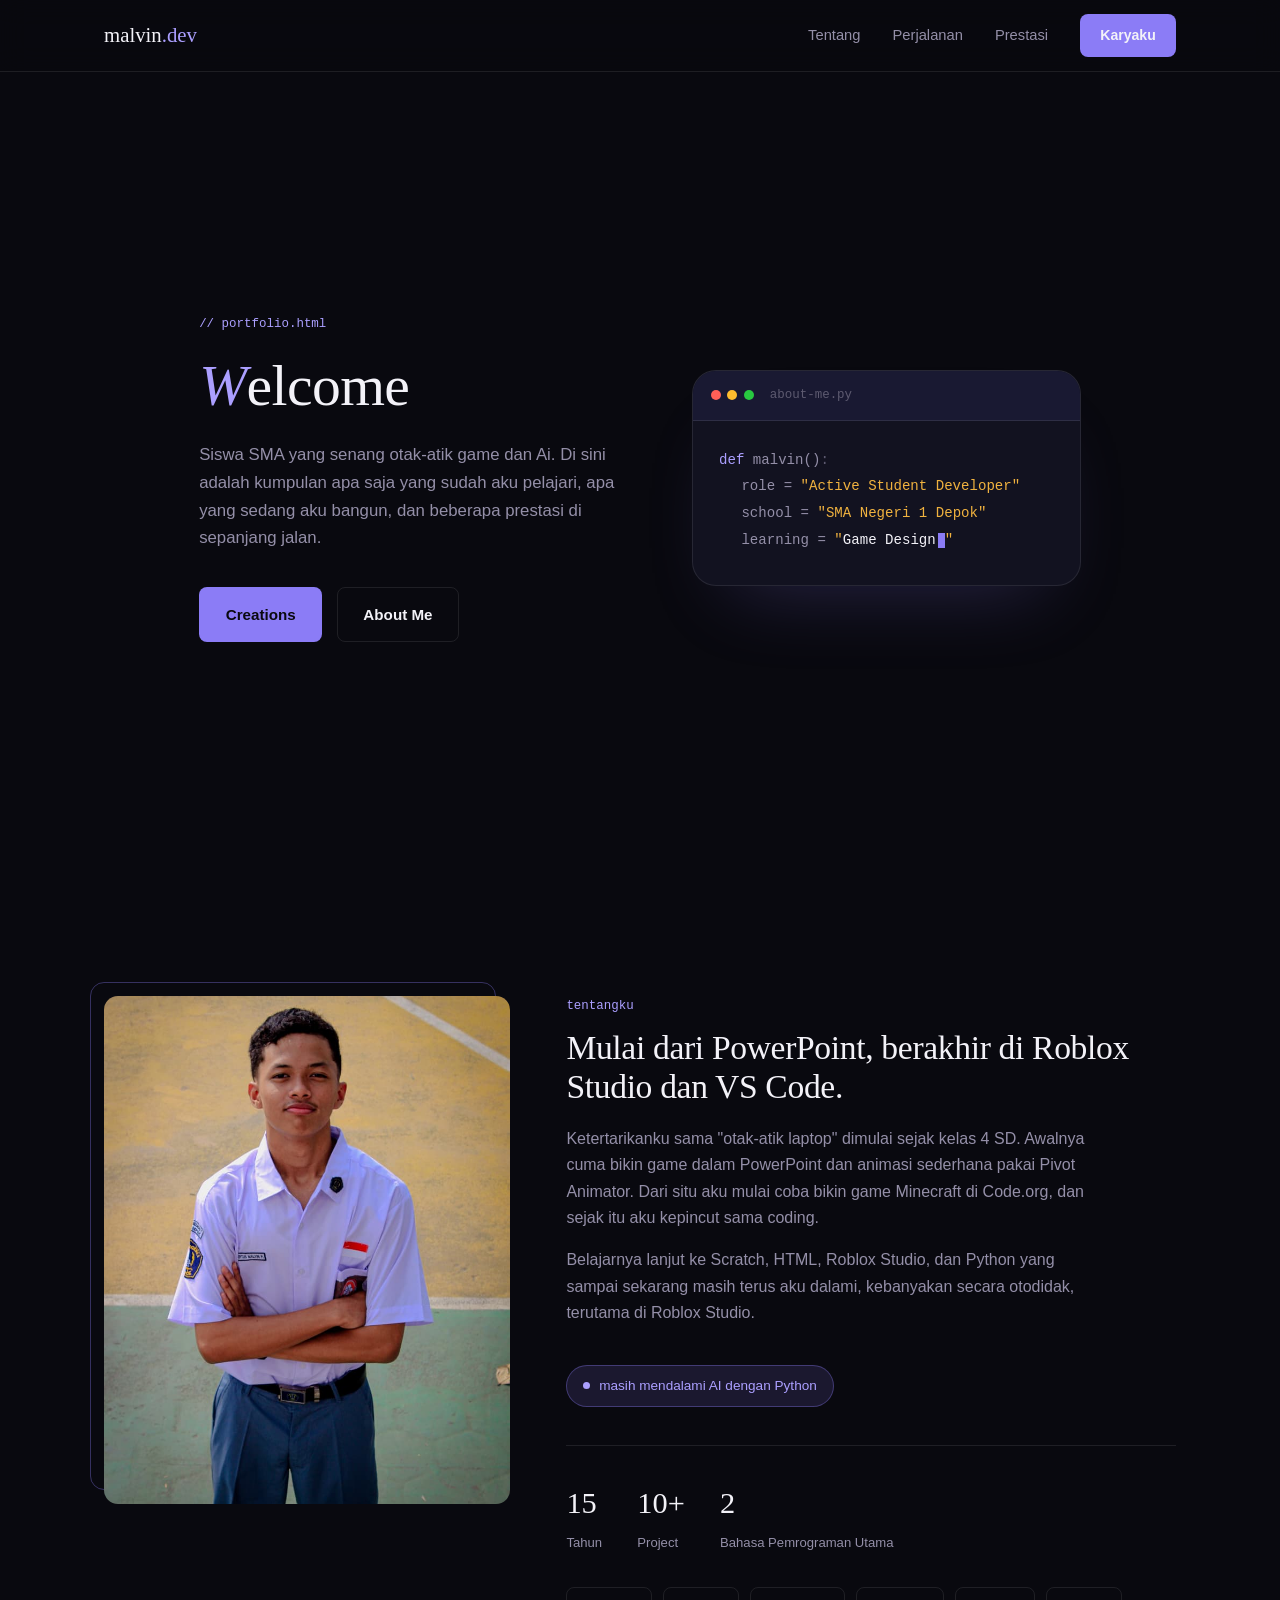
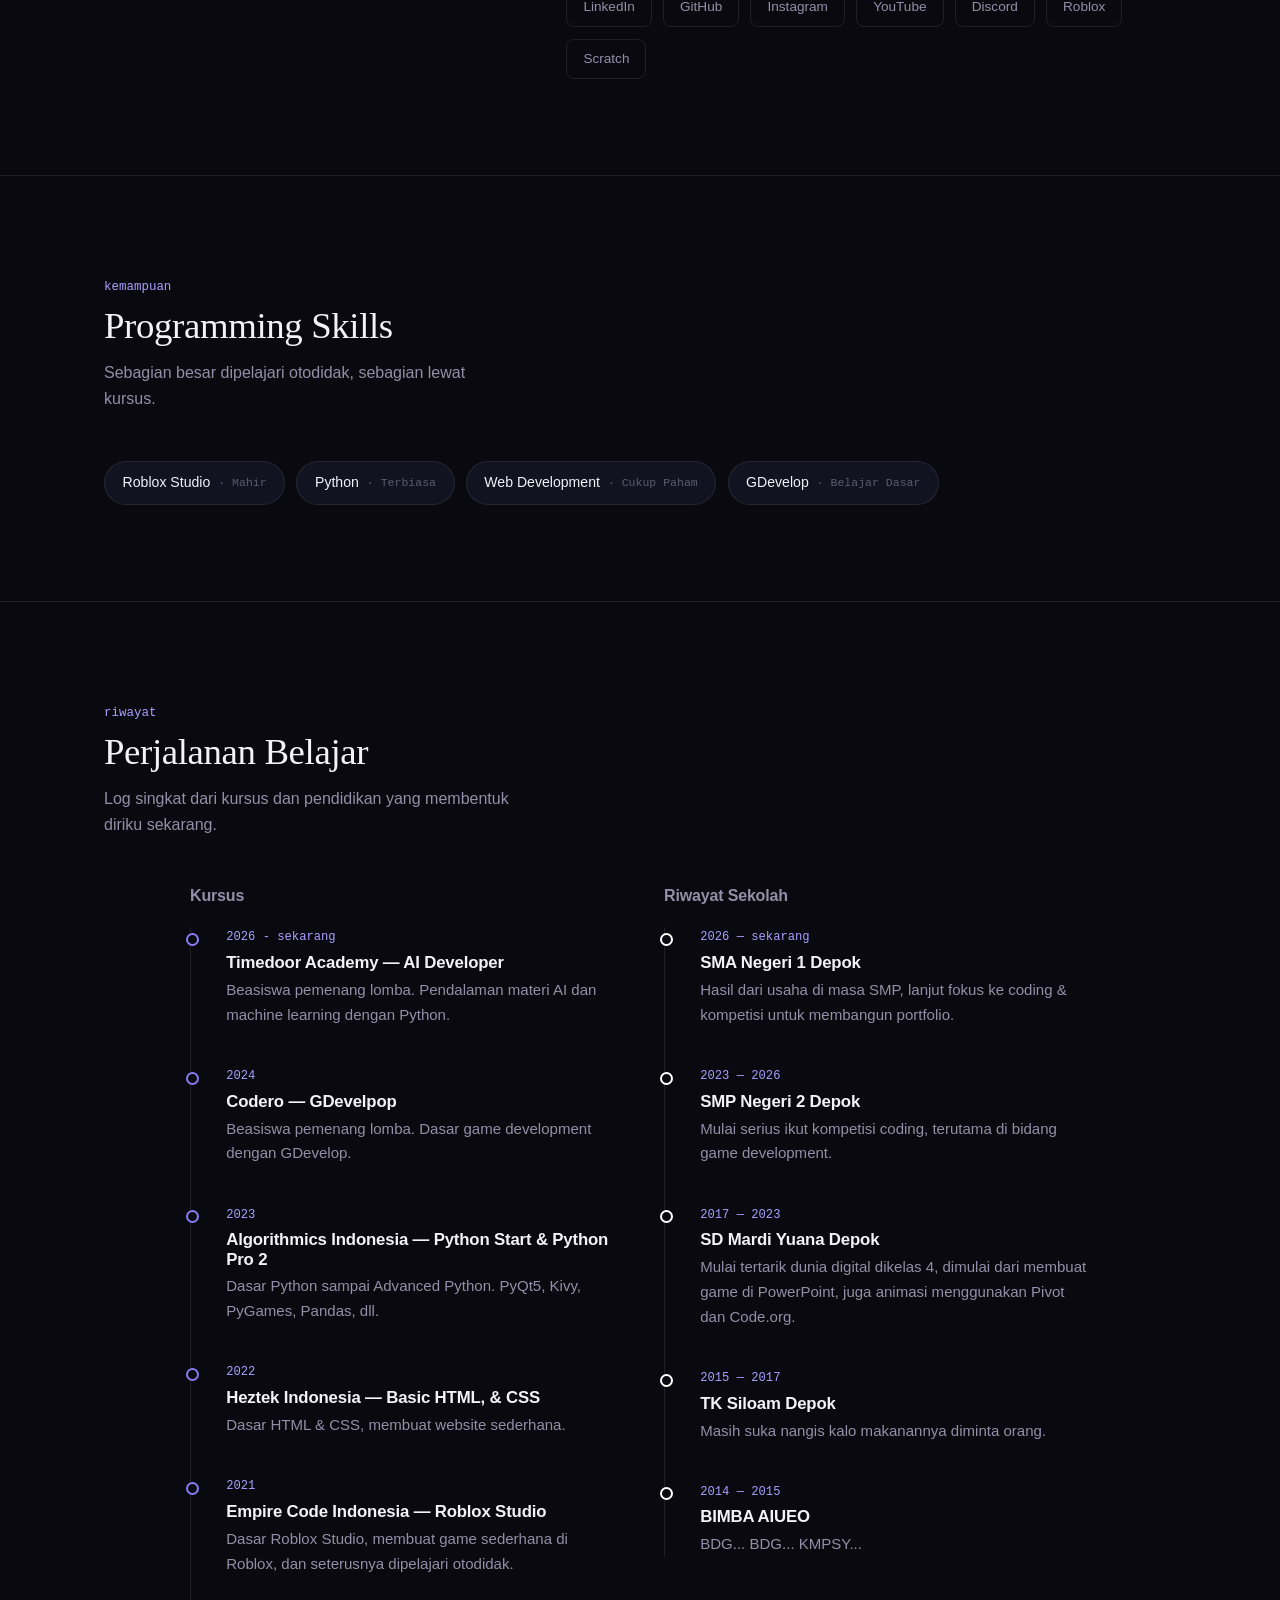
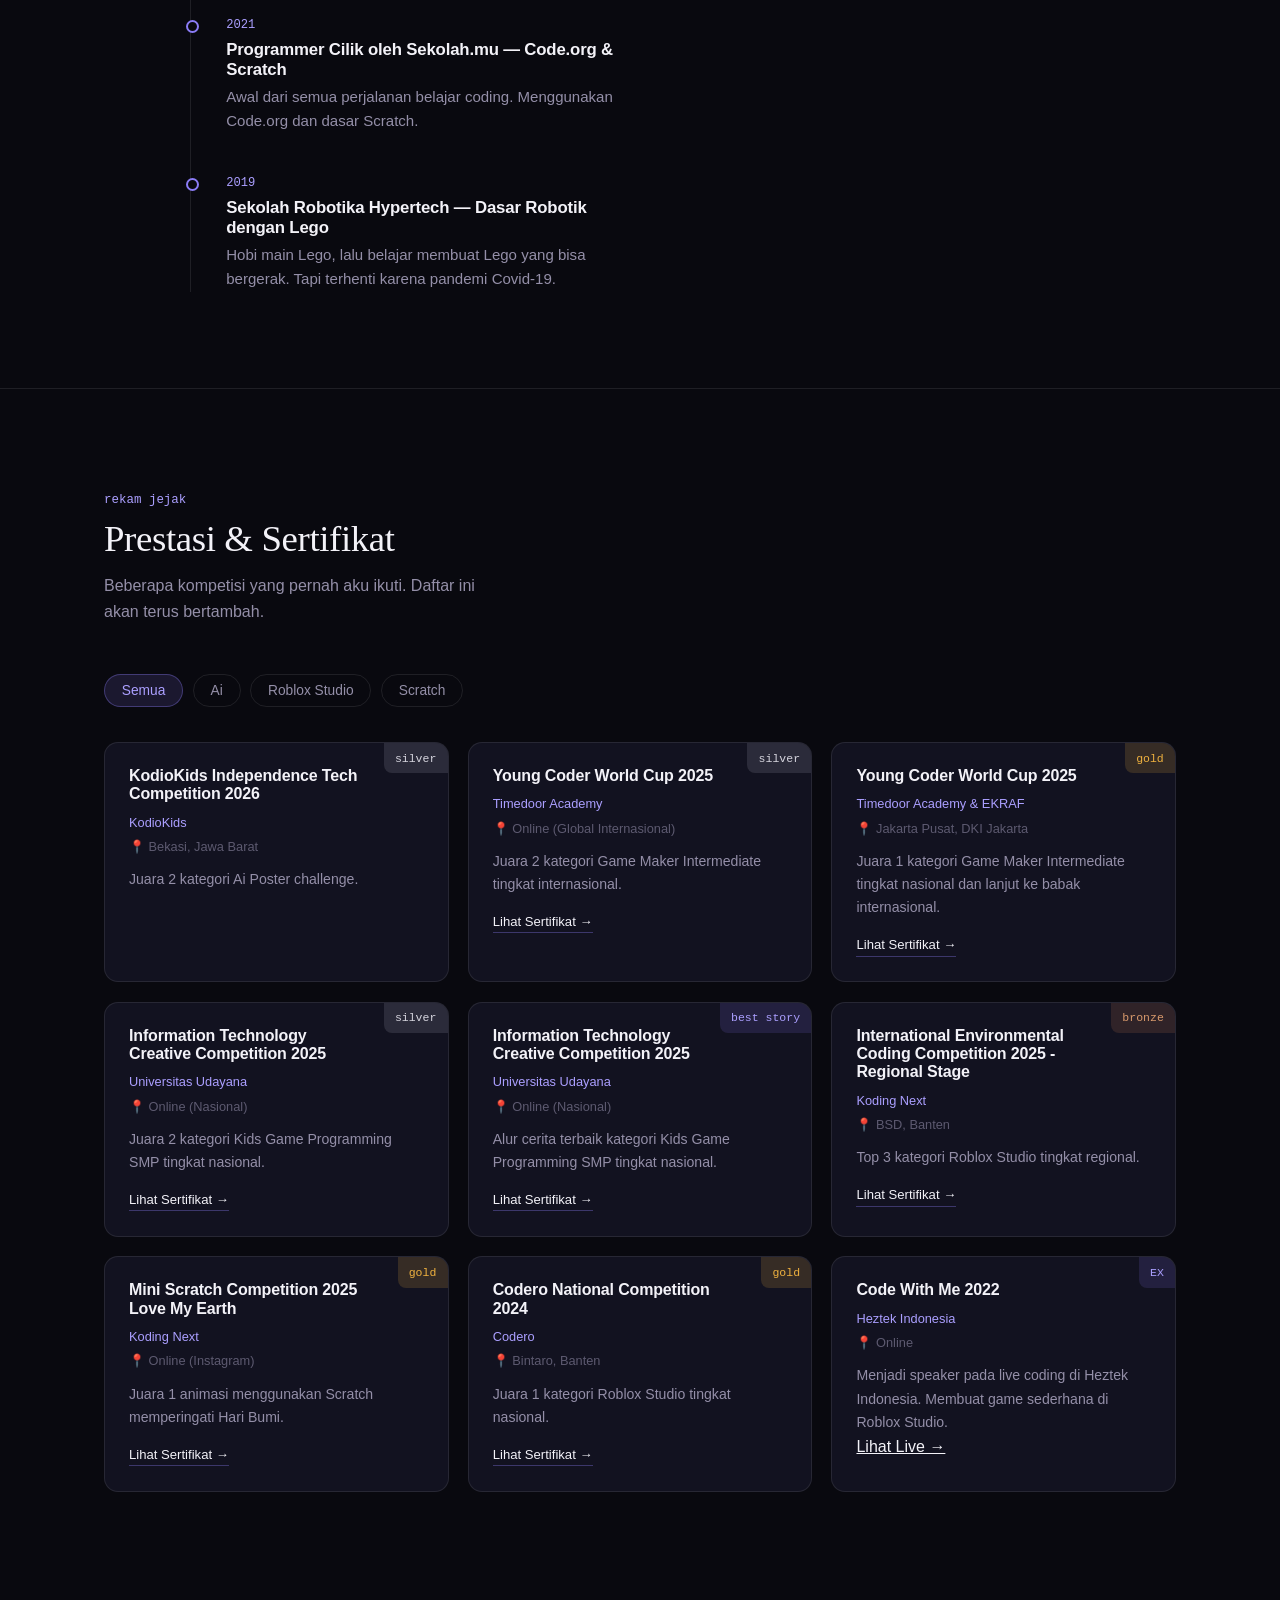
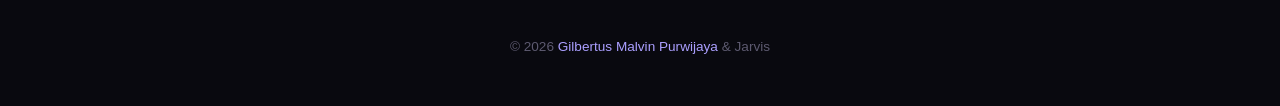
==== commit ce825a4e: "Update index.html" ====
--- a/index.html
+++ b/index.html
@@ -156,7 +156,7 @@
 
     <footer>
         <div class="wrap">
-            <p>&copy; 2026 <span class="highlight">Gilbertus Malvin Purwijaya</span></p>
+            <p>&copy; 2026 <span class="highlight">Gilbertus Malvin Purwijaya</span> & Jarvis</p>
         </div>
     </footer>
 
--- a/style.css
+++ b/style.css
@@ -1,1963 +1,598 @@
+/* ============================================
+   DESIGN TOKENS
+   ============================================ */
 :root {
-    --bg-color: #050505;
-    --bg-secondary: #0f0f0f;
-    --text-main: #ffffff;
-    --text-muted: #a1a1aa;
-    --accent-purple: #a855f7;
-    --accent-glow: rgba(168, 85, 247, 0.4);
-    --border-color: #27272a;
-    --font-main: 'Space Grotesk', sans-serif;
-    --spacing-sm: 1rem;
-    --spacing-md: 2rem;
-    --spacing-lg: 4rem;
-    --spacing-xl: 6rem;
-}
-
-* {
-    margin: 0;
-    padding: 0;
-    box-sizing: border-box;
-    scroll-behavior: smooth;
-}
+    --bg: #09090f;
+    --bg-raised: #121220;
+    --bg-raised-2: #191932;
+    --ink: #f3f2f8;
+    --ink-muted: #948fa8;
+    --ink-faint: #5d5a70;
+    --purple: #8b7cf6;
+    --purple-bright: #ab9fff;
+    --purple-dim: rgba(139, 124, 246, 0.14);
+    --purple-line: rgba(139, 124, 246, 0.35);
+    --amber: #f0b23f;
+    --line: rgba(255, 255, 255, 0.09);
+
+    --radius-sm: 8px;
+    --radius-md: 14px;
+    --radius-lg: 24px;
+
+    --font-display: 'Fraunces', Georgia, serif;
+    --font-body: 'Inter', -apple-system, sans-serif;
+    --font-tag: 'Space Mono', 'Courier New', monospace;
+
+    --container: 1120px;
+    --nav-h: 72px;
+}
+
+* { margin: 0; padding: 0; box-sizing: border-box; }
+
+html { scroll-behavior: smooth; scroll-padding-top: var(--nav-h); }
 
 body {
-    background-color: var(--bg-color);
-    color: var(--text-main);
-    font-family: var(--font-main);
-    line-height: 1.6;
-    overflow-x: hidden;
-}
+    background: var(--bg);
+    color: var(--ink);
+    font-family: var(--font-body);
+    font-size: 16px;
+    line-height: 1.65;
+    -webkit-font-smoothing: antialiased;
+}
+
+img { display: block; max-width: 100%; }
+a { color: inherit; }
+
+.wrap {
+    max-width: var(--container);
+    margin: 0 auto;
+    padding: 0 24px;
+}
+
+.eyebrow {
+    font-family: var(--font-tag);
+    font-size: 0.78rem;
+    color: var(--purple-bright);
+}
+
+h1, h2, h3 {
+    font-family: var(--font-display);
+    font-weight: 500;
+    line-height: 1.15;
+    letter-spacing: -0.01em;
+}
+
+em { font-style: italic; color: var(--purple-bright); }
+
+.section {
+    padding: 96px 0;
+    border-bottom: 1px solid var(--line);
+}
+
+.section-head {
+    max-width: 560px;
+    margin-bottom: 48px;
+}
+
+.section-head h2 {
+    font-size: clamp(1.7rem, 3vw, 2.3rem);
+    margin-top: 0.4rem;
+}
+
+.section-head p {
+    color: var(--ink-muted);
+    margin-top: 0.8rem;
+    max-width: 46ch;
+}
+
+/* ============================================
+   BUTTONS
+   ============================================ */
+.btn {
+    display: inline-flex;
+    align-items: center;
+    gap: 0.5rem;
+    padding: 0.85rem 1.6rem;
+    border-radius: var(--radius-sm);
+    font-family: var(--font-body);
+    font-weight: 600;
+    font-size: 0.95rem;
+    text-decoration: none;
+    transition: transform 0.2s ease, box-shadow 0.2s ease, background 0.2s ease;
+    cursor: pointer;
+    border: 1px solid transparent;
+}
+
+.btn-primary {
+    background: var(--purple);
+    color: #0a0910;
+}
+.btn-primary:hover { transform: translateY(-2px); box-shadow: 0 12px 24px -8px var(--purple-line); }
+
+.btn-ghost {
+    border-color: var(--line);
+    color: var(--ink);
+}
+.btn-ghost:hover { border-color: var(--purple-line); color: var(--purple-bright); }
 
 /* ============================================
    NAVBAR
    ============================================ */
 .navbar {
     position: fixed;
-    top: 0;
+    top: 0; left: 0; right: 0;
+    height: var(--nav-h);
+    display: flex;
+    align-items: center;
+    z-index: 1000;
+    background: rgba(9, 9, 15, 0.72);
+    backdrop-filter: blur(14px);
+    border-bottom: 1px solid var(--line);
+}
+
+.navbar .wrap {
     width: 100%;
-    padding: 1rem 5%;
-    display: flex;
+    display: flex;
+    align-items: center;
     justify-content: space-between;
-    align-items: center;
-    background: rgba(5, 5, 5, 0.8);
-    backdrop-filter: blur(10px);
-    z-index: 1000;
-    border-bottom: 1px solid var(--border-color);
-    transition: all 0.3s ease;
 }
 
 .logo {
-    font-size: 1.5rem;
-    font-weight: 700;
-    letter-spacing: -1px;
-}
-
-.highlight {
-    color: var(--accent-purple);
-}
-
-/* Desktop Nav Links */
+    font-family: var(--font-display);
+    font-size: 1.3rem;
+    text-decoration: none;
+    color: var(--ink);
+}
+.logo span { color: var(--purple-bright); }
+
 .nav-links {
     list-style: none;
     display: flex;
-    gap: 1.5rem;
-    align-items: center;
+    align-items: center;
+    gap: 2rem;
 }
 
 .nav-links a {
     text-decoration: none;
-    color: var(--text-main);
-    font-size: 0.9rem;
-    transition: color 0.3s;
-}
-
-.nav-links a:hover {
-    color: var(--accent-purple);
-}
-
-.btn-nav {
-    border: 1px solid var(--accent-purple);
-    padding: 0.5rem 1rem;
-    border-radius: 4px;
-    font-size: 0.85rem;
-}
-
-.btn-nav:hover {
-    background: var(--accent-purple);
-    color: white;
-}
-
-/* Mobile Menu Toggle Button */
+    color: var(--ink-muted);
+    font-size: 0.92rem;
+    transition: color 0.2s;
+}
+.nav-links a:hover { color: var(--ink); }
+
+.nav-links .btn { padding: 0.55rem 1.2rem; font-size: 0.88rem; }
+
+.nav-links a.nav-cta {
+    color: var(--ink);
+    background: var(--purple);
+}
+.nav-links a.nav-cta:hover {
+    background: var(--ink);
+    color: var(--purple);
+}
+
 .menu-toggle {
     display: none;
     flex-direction: column;
     gap: 5px;
+    background: none;
+    border: none;
     cursor: pointer;
-    padding: 5px;
-    z-index: 1001;
-}
-
+    padding: 8px;
+}
 .menu-toggle span {
-    width: 25px;
-    height: 3px;
-    background: var(--text-main);
+    width: 22px; height: 2px;
+    background: var(--ink);
     border-radius: 2px;
-    transition: all 0.3s ease;
-}
-
-/* Mobile Menu Active State */
-.menu-toggle.active span:nth-child(1) {
-    transform: rotate(45deg) translate(5px, 5px);
-}
-
-.menu-toggle.active span:nth-child(2) {
+    transition: transform 0.25s ease, opacity 0.25s ease;
+}
+.menu-toggle.active span:nth-child(1) { transform: translateY(6px) rotate(45deg); }
+.menu-toggle.active span:nth-child(2) { opacity: 0; }
+.menu-toggle.active span:nth-child(3) { transform: translateY(-6px) rotate(-45deg); }
+
+.mobile-drawer {
+    position: fixed;
+    top: var(--nav-h); left: 0; right: 0;
+    background: var(--bg-raised);
+    border-bottom: 1px solid var(--line);
+    display: flex;
+    flex-direction: column;
+    padding: 1.5rem 24px 2rem;
+    gap: 1.1rem;
+    transform: translateY(-8px);
     opacity: 0;
-}
-
-.menu-toggle.active span:nth-child(3) {
-    transform: rotate(-45deg) translate(5px, -5px);
-}
-
-/* ============================================
-   RESPONSIVE DESIGN - MOBILE
-   ============================================ */
-@media (max-width: 768px) {
-    /* Navbar */
-    .navbar {
-        padding: 1rem 5%;
-    }
-
-    /* MOBILE NAV LINKS - FIXED BACKGROUND */
-    .nav-links {
-        position: fixed;
-        top: 0;
-        left: 0;
-        right: 0;
-        bottom: 0;
-        background: rgba(5, 5, 5, 0.98);
-        backdrop-filter: blur(15px);
-        -webkit-backdrop-filter: blur(15px);
-        flex-direction: column;
-        align-items: center;
-        justify-content: center;
-        gap: 2rem;
-        padding: 2rem 0;
-        transform: translateX(100%);
-        transition: transform 0.4s cubic-bezier(0.4, 0, 0.2, 1);
-        z-index: 999;
-        display: none;
-        box-shadow: inset 0 0 50px rgba(0, 0, 0, 0.5);
-    }
-
-    .nav-links.active {
-        display: flex;
-        transform: translateX(0);
-    }
-
-    /* Border Frame Effect - Full Screen */
-    .nav-links::before {
-        content: '';
-        position: absolute;
-        top: 0;
-        left: 0;
-        right: 0;
-        bottom: 0;
-        border: 1px solid rgba(168, 85, 247, 0.3);
-        border-radius: 0;
-        pointer-events: none;
-        z-index: -1;
-    }
-
-    /* Ensure all links inherit background */
-    .nav-links a {
-        font-size: 1.1rem;
-        padding: 0.8rem 1.5rem;
-        border-radius: 8px;
-        transition: all 0.3s ease;
-        position: relative;
-        overflow: hidden;
-        background: transparent;
-        color: var(--text-main);
-        text-decoration: none;
-        width: 80%;
-        max-width: 300px;
-        text-align: center;
-    }
-
-    .nav-links a::before {
-        content: '';
-        position: absolute;
-        left: 0;
-        top: 0;
-        width: 0;
-        height: 100%;
-        background: rgba(168, 85, 247, 0.1);
-        transition: width 0.3s ease;
-    }
-
-    .nav-links a:hover::before {
-        width: 100%;
-    }
-
-    .nav-links a:hover {
-        background: rgba(168, 85, 247, 0.15);
-        color: var(--accent-purple);
-        transform: scale(1.02);
-        box-shadow: 0 0 20px rgba(168, 85, 247, 0.3);
-    }
-
-    .btn-nav {
-        padding: 0.7rem 1.5rem;
-        font-size: 1rem;
-        border: 2px solid var(--accent-purple);
-        background: transparent;
-        transition: all 0.3s ease;
-        width: 80%;
-        max-width: 300px;
-        text-align: center;
-    }
-
-    .btn-nav:hover {
-        background: var(--accent-purple);
-        color: white;
-        box-shadow: 0 0 25px var(--accent-glow);
-    }
-
-    .menu-toggle {
-        display: flex;
-    }
-
-    /* Hero Section */
-    .hero {
-        padding: 5rem 5% 3rem;
-        min-height: auto;
-    }
-
-    .hero h1 {
-        font-size: 2rem;
-    }
-
-    .hero-visual {
-        display: none;
-    }
-
-    .bio {
-        font-size: 0.95rem;
-    }
-
-    .btn {
-        padding: 0.7rem 1.5rem;
-        font-size: 0.9rem;
-    }
-
-    /* Profile Section */
-    .profile-section {
-        padding: 3rem 5%;
-    }
-
-    .profile-image {
-        max-width: 250px;
-        height: 350px;
-    }
-
-    .profile-border {
-        top: 5px;
-        left: 5px;
-        right: 5px;
-        bottom: 5px;
-    }
-
-    .profile-border-2 {
-        top: 10px;
-        left: 10px;
-        right: 10px;
-        bottom: 10px;
-    }
-
-    .profile-info {
-        padding: 1rem 0;
-    }
-
-    .profile-bio {
-        font-size: 0.95rem;
-    }
-
-    .profile-stats {
-        justify-content: center;
-        gap: 0.8rem;
-    }
-
-    .stat-item {
-        min-width: 90px;
-        padding: 0.8rem 1rem;
-    }
-
-    .stat-number {
-        font-size: 1.5rem;
-    }
-
-    .stat-label {
-        font-size: 0.75rem;
-    }
-
-    .profile-social {
-        justify-content: center;
-        gap: 0.6rem;
-    }
-
-    .social-link {
-        padding: 0.5rem 1rem;
-        font-size: 0.85rem;
-    }
-
-    /* Section Titles */
-    .section-title {
-        font-size: 1.6rem;
-        margin-bottom: 2rem;
-    }
-
-    /* Timeline */
-    .timeline::before {
-        left: 20px;
-    }
-
-    .timeline-item,
-    .timeline-item:nth-child(even) {
-        padding-left: 50px;
-        padding-right: 0;
-        justify-content: flex-start;
-    }
-
-    .timeline-date {
-        position: absolute;
-        left: 0;
-        right: auto;
-        min-width: auto;
-        font-size: 0.85rem;
-    }
-
-    .timeline-content {
-        padding: 1.2rem;
-    }
-
-    .timeline-content h3 {
-        font-size: 1rem;
-    }
-
-    .timeline-content p {
-        font-size: 0.9rem;
-    }
-
-    /* Grid Layouts */
-    .grid-3,
-    .works-grid {
-        grid-template-columns: 1fr;
-    }
-
-    .card {
-        padding: 1.5rem;
-    }
-
-    .card-icon {
-        font-size: 2rem;
-    }
-
-    /* Works Page */
-    .works-header {
-        padding: 5rem 5% 2.5rem;
-    }
-
-    .works-header h1 {
-        font-size: 2rem;
-    }
-
-    .works-header p {
-        font-size: 1rem;
-    }
-
-    .works-grid {
-        padding: 1.5rem 5%;
-    }
-
-    .project-img {
-        height: 200px;
-    }
-
-    .project-info {
-        padding: 1.2rem;
-    }
-
-    .project-info h3 {
-        font-size: 1.1rem;
-    }
-
-    .project-info p {
-        font-size: 0.85rem;
-    }
-
-    .tags span {
-        font-size: 0.7rem;
-        padding: 0.25rem 0.6rem;
-    }
-
-    /* Footer */
-    footer {
-        padding: 2rem 5%;
-    }
-}
-
-/* ============================================
-   MOBILE MENU BACKGROUND FIX
-   ============================================ */
-@media (max-width: 768px) {
-    /* Ensure full coverage */
-    .nav-links {
-        background: rgba(5, 5, 5, 0.98) !important;
-        background-image: linear-gradient(
-            to bottom,
-            rgba(5, 5, 5, 0.98),
-            rgba(5, 5, 5, 0.98)
-        );
-    }
-
-    /* Ensure all links have transparent background */
-    .nav-links a {
-        background: transparent !important;
-    }
-
-    /* Ensure menu toggle button is visible */
-    .menu-toggle {
-        background: transparent !important;
-    }
-
-    /* Ensure navbar doesn't overlap */
-    .navbar {
-        background: rgba(5, 5, 5, 0.95) !important;
-    }
-}
-
-/* ============================================
-   MOBILE MENU OVERLAY
-   ============================================ */
-@media (max-width: 768px) {
-    .nav-links::after {
-        content: '';
-        position: absolute;
-        top: 0;
-        left: 0;
-        right: 0;
-        bottom: 0;
-        background: rgba(5, 5, 5, 0.98);
-        z-index: -2;
-        pointer-events: none;
-    }
-}
-
-/* ============================================
-   RESPONSIVE DESIGN - SMALL MOBILE
-   ============================================ */
-@media (max-width: 480px) {
-    /* Navbar */
-    .navbar {
-        padding: 0.8rem 5%;
-    }
-
-    .logo {
-        font-size: 1.2rem;
-    }
-
-    .btn-nav {
-        padding: 0.5rem 1rem;
-        font-size: 0.9rem;
-    }
-
-    .nav-links {
-        padding: 1rem 0;
-    }
-
-    .menu-toggle span {
-        width: 22px;
-        height: 2.5px;
-    }
-
-    /* Hero Section */
-    .hero {
-        padding: 4rem 5% 2rem;
-    }
-
-    .hero h1 {
-        font-size: 1.6rem;
-    }
-
-    .subtitle {
-        font-size: 0.8rem;
-    }
-
-    .bio {
-        font-size: 0.9rem;
-    }
-
-    .cta-group {
-        flex-direction: column;
-        gap: 0.8rem;
-    }
-
-    .btn {
-        padding: 0.6rem 1.2rem;
-        font-size: 0.85rem;
-        width: 100%;
-    }
-
-    /* Profile Section */
-    .profile-section {
-        padding: 2.5rem 5%;
-    }
-
-    .profile-image {
-        max-width: 200px;
-        height: 280px;
-    }
-
-    .profile-border {
-        top: 3px;
-        left: 3px;
-        right: 3px;
-        bottom: 3px;
-    }
-
-    .profile-border-2 {
-        top: 6px;
-        left: 6px;
-        right: 6px;
-        bottom: 6px;
-    }
-
-    .profile-bio {
-        font-size: 0.9rem;
-        margin-bottom: 1.5rem;
-    }
-
-    .profile-stats {
-        gap: 0.6rem;
-    }
-
-    .stat-item {
-        min-width: 80px;
-        padding: 0.7rem 0.8rem;
-    }
-
-    .stat-number {
-        font-size: 1.3rem;
-    }
-
-    .stat-label {
-        font-size: 0.65rem;
-    }
-
-    .profile-social {
-        gap: 0.5rem;
-    }
-
-    .social-link {
-        padding: 0.45rem 0.9rem;
-        font-size: 0.8rem;
-    }
-
-    /* Section Titles */
-    .section-title {
-        font-size: 1.4rem;
-        margin-bottom: 1.5rem;
-    }
-
-    /* Timeline */
-    .timeline-item {
-        margin-bottom: 2rem;
-    }
-
-    .timeline-date {
-        font-size: 0.8rem;
-    }
-
-    .timeline-content {
-        padding: 1rem;
-    }
-
-    .timeline-content h3 {
-        font-size: 0.95rem;
-    }
-
-    .timeline-content p {
-        font-size: 0.85rem;
-    }
-
-    /* Cards */
-    .card {
-        padding: 1.2rem;
-    }
-
-    .card-icon {
-        font-size: 1.8rem;
-    }
-
-    .card h3 {
-        font-size: 1rem;
-    }
-
-    .card p {
-        font-size: 0.85rem;
-    }
-
-    /* Works Page */
-    .works-header {
-        padding: 4rem 5% 2rem;
-    }
-
-    .works-header h1 {
-        font-size: 1.8rem;
-    }
-
-    .works-header p {
-        font-size: 0.95rem;
-    }
-
-    .project-img {
-        height: 180px;
-    }
-
-    .project-info {
-        padding: 1rem;
-    }
-
-    .project-info h3 {
-        font-size: 1rem;
-    }
-
-    .project-info p {
-        font-size: 0.8rem;
-    }
-
-    .tags span {
-        font-size: 0.65rem;
-        padding: 0.2rem 0.5rem;
-    }
-
-    /* Footer */
-    footer {
-        padding: 1.5rem 5%;
-    }
-
-    footer p {
-        font-size: 0.85rem;
-    }
-}
-
-/* ============================================
-   HERO SECTION
+    pointer-events: none;
+    transition: all 0.25s ease;
+    z-index: 999;
+}
+.mobile-drawer.active { transform: translateY(0); opacity: 1; pointer-events: auto; }
+.mobile-drawer a {
+    text-decoration: none;
+    color: var(--ink);
+    font-size: 1.05rem;
+}
+
+/* ============================================
+   HERO
    ============================================ */
 .hero {
-    min-height: 100vh;
-    display: flex;
-    align-items: center;
-    justify-content: center;
-    padding: 6rem 5% 4rem;
+    min-height: 100svh;
+    display: flex;
+    align-items: center;
+    padding-top: calc(var(--nav-h) + 32px);
+    padding-bottom: 48px;
+}
+
+.hero .wrap {
+    display: grid;
+    grid-template-columns: 1.05fr 0.95fr;
+    gap: 4rem;
+    align-items: center;
+}
+
+.hero-copy .eyebrow { display: block; margin-bottom: 1.1rem; }
+
+.hero-copy h1 {
+    font-size: clamp(2.4rem, 5vw, 3.6rem);
+}
+
+.hero-copy .lede {
+    color: var(--ink-muted);
+    margin-top: 1.4rem;
+    max-width: 46ch;
+    font-size: 1.05rem;
+}
+
+.hero-actions {
+    display: flex;
+    gap: 0.9rem;
+    margin-top: 2.2rem;
+    flex-wrap: wrap;
+}
+
+/* Terminal mockup */
+.terminal {
+    background: var(--bg-raised);
+    border: 1px solid var(--line);
+    border-radius: var(--radius-lg);
+    overflow: hidden;
+    box-shadow: 0 40px 80px -40px rgba(139, 124, 246, 0.25);
+}
+
+.terminal-bar {
+    display: flex;
+    align-items: center;
+    gap: 0.4rem;
+    padding: 0.9rem 1.1rem;
+    background: var(--bg-raised-2);
+    border-bottom: 1px solid var(--line);
+}
+.terminal-bar .dot { width: 10px; height: 10px; border-radius: 50%; background: var(--ink-faint); }
+.terminal-bar .dot:nth-child(1) { background: #ff5f57; }
+.terminal-bar .dot:nth-child(2) { background: #febc2e; }
+.terminal-bar .dot:nth-child(3) { background: #28c840; }
+.terminal-bar .filename {
+    margin-left: 0.6rem;
+    font-family: var(--font-tag);
+    font-size: 0.78rem;
+    color: var(--ink-faint);
+}
+
+.terminal-body {
+    padding: 1.6rem 1.6rem 2rem;
+    font-family: var(--font-tag);
+    font-size: 0.88rem;
+    color: var(--ink-muted);
+    line-height: 1.9;
+}
+.terminal-body .key { color: var(--purple-bright); }
+.terminal-body .str { color: var(--amber); }
+.terminal-body .punc { color: var(--ink-faint); }
+.terminal-body .indent { padding-left: 1.4rem; }
+.cursor-line #typewriter { color: var(--ink); }
+.cursor {
+    display: inline-block;
+    width: 7px; height: 1.05em;
+    background: var(--purple);
+    margin-left: 2px;
+    vertical-align: text-bottom;
+    animation: blink 1s step-start infinite;
+}
+@keyframes blink { 50% { opacity: 0; } }
+
+/* ============================================
+   ABOUT
+   ============================================ */
+.about .wrap {
+    display: grid;
+    grid-template-columns: 0.8fr 1.2fr;
+    gap: 3.5rem;
+    align-items: start;
+}
+
+.about-photo { position: relative; }
+.about-photo .frame {
+    position: absolute;
+    top: -14px; left: -14px; right: 14px; bottom: 14px;
+    border: 1.5px solid var(--purple-line);
+    border-radius: var(--radius-md);
+    z-index: 0;
+}
+.about-photo img {
     position: relative;
-    overflow: hidden;
-}
-
-.hero-content {
-    z-index: 2;
-    max-width: 800px;
-    text-align: center;
-    padding: 0 1rem;
-}
-
-.subtitle {
-    color: var(--accent-purple);
-    font-size: 0.9rem;
-    margin-bottom: 1rem;
-    text-transform: uppercase;
-    letter-spacing: 2px;
-}
-
-.hero h1 {
-    font-size: 2.5rem;
-    line-height: 1.2;
-    margin-bottom: 1.5rem;
-}
-
-.text-gradient {
-    background: linear-gradient(90deg, var(--accent-purple), #c084fc);
-    background-clip: text;
-    -webkit-text-fill-color: transparent;
-}
-
-.bio {
-    color: var(--text-muted);
-    font-size: 1rem;
-    margin-bottom: 2rem;
-    max-width: 600px;
-    margin-left: auto;
-    margin-right: auto;
-}
-
-.cta-group {
-    display: flex;
-    gap: 1rem;
-    justify-content: center;
+    z-index: 1;
+    width: 100%;
+    aspect-ratio: 4 / 5;
+    object-fit: cover;
+    border-radius: var(--radius-md);
+}
+
+.about-copy .eyebrow { display: block; margin-bottom: 0.8rem; }
+.about-copy h2 { font-size: clamp(1.6rem, 3vw, 2.1rem); margin-bottom: 1.2rem; }
+.about-copy p { color: var(--ink-muted); margin-bottom: 1rem; max-width: 60ch; }
+
+.status-chip {
+    display: inline-flex;
+    align-items: center;
+    gap: 0.55rem;
+    margin-top: 1.4rem;
+    padding: 0.55rem 1rem;
+    background: var(--purple-dim);
+    border: 1px solid var(--purple-line);
+    border-radius: 999px;
+    font-size: 0.85rem;
+    color: var(--purple-bright);
+}
+.status-chip .dot-live {
+    width: 7px; height: 7px; border-radius: 50%;
+    background: var(--purple-bright);
+    animation: blink 1.4s ease-in-out infinite;
+}
+
+.stat-row {
+    display: flex;
+    gap: 2.2rem;
+    margin-top: 2.4rem;
+    padding-top: 2rem;
+    border-top: 1px solid var(--line);
     flex-wrap: wrap;
 }
-
-.btn {
-    padding: 0.8rem 2rem;
-    border-radius: 5px;
+.stat-row .num {
+    font-family: var(--font-display);
+    font-size: 1.9rem;
+    color: var(--ink);
+    display: block;
+}
+.stat-row .label { font-size: 0.82rem; color: var(--ink-muted); }
+
+.social-row {
+    display: flex;
+    gap: 0.7rem;
+    margin-top: 2rem;
+    flex-wrap: wrap;
+}
+.social-row a {
+    padding: 0.5rem 1rem;
+    border: 1px solid var(--line);
+    border-radius: var(--radius-sm);
     text-decoration: none;
-    font-weight: 500;
-    transition: all 0.3s ease;
-    font-size: 0.95rem;
-}
-
-.btn-primary {
-    background: var(--accent-purple);
-    color: white;
-    box-shadow: 0 0 20px var(--accent-glow);
-}
-
-.btn-primary:hover {
-    background: #9333ea;
-    box-shadow: 0 0 30px var(--accent-glow);
-    transform: translateY(-2px);
-}
-
-.btn-outline {
-    border: 1px solid var(--text-muted);
-    color: var(--text-main);
-}
-
-.btn-outline:hover {
-    border-color: var(--accent-purple);
-    color: var(--accent-purple);
-}
-
-/* Hero Visual Elements */
-.hero-visual {
-    position: absolute;
-    right: 5%;
-    width: 400px;
-    height: 400px;
-    z-index: 1;
-    pointer-events: none;
-}
-
-.circle {
-    position: absolute;
-    width: 300px;
-    height: 300px;
-    border-radius: 50%;
-    background: radial-gradient(circle, var(--accent-purple) 0%, transparent 70%);
-    opacity: 0.2;
-    animation: pulse 4s infinite;
-}
-
-.circle-2 {
-    position: absolute;
-    top: 50px;
-    right: 50px;
-    width: 200px;
-    height: 200px;
-    border-radius: 50%;
-    background: radial-gradient(circle, #7c3aed 0%, transparent 70%);
-    opacity: 0.15;
-    animation: pulse 6s infinite reverse;
-}
-
-/* ============================================
-   PROFILE SECTION
-   ============================================ */
-.profile-section {
-    padding: 4rem 5%;
-    background: var(--bg-color);
-    position: relative;
-}
-
-.profile-container {
+    font-size: 0.85rem;
+    color: var(--ink-muted);
+    transition: all 0.2s;
+}
+.social-row a:hover { border-color: var(--purple-line); color: var(--purple-bright); }
+
+/* ============================================
+   SKILLS
+   ============================================ */
+.skills-grid { display: flex; flex-wrap: wrap; gap: 0.7rem; }
+.skill-chip {
+    display: inline-flex;
+    align-items: center;
+    gap: 0.5rem;
+    padding: 0.6rem 1.1rem;
+    background: var(--bg-raised);
+    border: 1px solid var(--line);
+    border-radius: 999px;
+    font-size: 0.88rem;
+    transition: border-color 0.2s;
+}
+.skill-chip:hover { border-color: var(--purple-line); }
+.skill-chip .lvl { font-family: var(--font-tag); font-size: 0.72rem; color: var(--ink-faint); }
+
+/* ============================================
+   JOURNEY — build log
+   ============================================ */
+.buildlog-grid {
     display: grid;
     grid-template-columns: 1fr 1fr;
     gap: 3rem;
-    align-items: center;
-    max-width: 1200px;
+    justify-content: center;
+    max-width: 900px;
     margin: 0 auto;
 }
 
-/* Profile Image Styling */
-.profile-image-wrapper {
-    position: relative;
-    display: flex;
-    justify-content: center;
-    align-items: center;
-}
-
-.profile-image {
-    width: 100%;
-    max-width: 400px;
-    height: 500px;
-    border-radius: 20px;
-    overflow: hidden;
-    position: relative;
-    z-index: 2;
-}
-
-.profile-image img {
-    width: 100%;
-    height: 100%;
-    object-fit: cover;
-    object-position: top;
-    border-radius: 20px;
-}
-
-/* Purple Border Effects */
-.profile-border {
-    position: absolute;
-    top: 20px;
-    left: 20px;
-    right: 20px;
-    bottom: 20px;
-    border: 3px solid var(--accent-purple);
-    border-radius: 20px;
-    z-index: 1;
-    box-shadow: 0 0 30px var(--accent-glow);
-}
-
-.profile-border-2 {
-    position: absolute;
-    top: 40px;
-    left: 40px;
-    right: 40px;
-    bottom: 40px;
-    border: 2px solid rgba(168, 85, 247, 0.3);
-    border-radius: 20px;
-    z-index: 1;
-}
-
-/* Profile Info */
-.profile-info {
-    padding: 1rem;
-}
-
-.profile-bio {
-    color: var(--text-muted);
+.buildlog-heading {
     font-size: 1rem;
-    margin-bottom: 2rem;
-    line-height: 1.8;
-}
-
-/* Profile Stats */
-.profile-stats {
-    display: flex;
-    gap: 1rem;
-    margin-bottom: 2rem;
-    flex-wrap: wrap;
-}
-
-.stat-item {
-    text-align: center;
-    padding: 1rem 1.5rem;
-    background: var(--bg-secondary);
-    border-radius: 10px;
-    border: 1px solid var(--border-color);
-    min-width: 100px;
-    flex: 1;
-    transition: all 0.3s ease;
-}
-
-.stat-item:hover {
-    border-color: var(--accent-purple);
-    box-shadow: 0 0 20px var(--accent-glow);
-    transform: translateY(-3px);
-}
-
-.stat-number {
-    display: block;
-    font-size: 1.8rem;
-    font-weight: 700;
-    color: var(--accent-purple);
-    margin-bottom: 0.3rem;
-}
-
-.stat-label {
-    font-size: 0.8rem;
-    color: var(--text-muted);
-}
-
-/* Social Links */
-.profile-social {
-    display: flex;
-    gap: 0.8rem;
-    flex-wrap: wrap;
-}
-
-.social-link {
-    padding: 0.6rem 1.2rem;
-    background: var(--bg-secondary);
-    color: var(--text-main);
-    text-decoration: none;
-    border-radius: 5px;
-    border: 1px solid var(--border-color);
-    transition: all 0.3s ease;
-    font-size: 0.9rem;
-}
-
-.social-link:hover {
-    background: var(--accent-purple);
-    border-color: var(--accent-purple);
-    box-shadow: 0 0 20px var(--accent-glow);
-}
-
-/* ============================================
-   SECTION STYLES
-   ============================================ */
-.section {
-    padding: 4rem 5%;
-}
-
-.bg-darker {
-    background-color: var(--bg-secondary);
-}
-
-.container {
-    max-width: 1200px;
-    margin: 0 auto;
-}
-
-.section-title {
-    font-size: 2rem;
-    margin-bottom: 2.5rem;
-    text-align: center;
-}
-
-/* ============================================
-   TIMELINE
-   ============================================ */
-.timeline {
-    position: relative;
-    max-width: 800px;
-    margin: 0 auto;
-}
-
-.timeline::before {
+    font-family: var(--font-body);
+    font-weight: 600;
+    color: var(--ink-muted);
+    margin-bottom: 1.4rem;
+}
+
+.buildlog { border-left: 1px solid var(--line); }
+
+.buildlog-white .log-entry::before { border-color: #ffffff; }
+
+@media (max-width: 700px) {
+    .buildlog-grid { grid-template-columns: 1fr; gap: 2.5rem; }
+}
+
+.log-entry { position: relative; padding: 0 0 2.4rem 2.2rem; }
+.log-entry::before {
     content: '';
     position: absolute;
-    left: 50%;
-    transform: translateX(-50%);
-    width: 2px;
-    height: 100%;
-    background: var(--accent-purple);
-    opacity: 0.3;
-}
-
-.timeline-item {
-    display: flex;
-    justify-content: flex-end;
-    padding-right: 50%;
+    left: -5px; top: 0.35rem;
+    width: 9px; height: 9px;
+    border-radius: 50%;
+    background: var(--bg);
+    border: 2px solid var(--purple);
+}
+.log-entry:last-child { padding-bottom: 0; }
+
+.log-tag {
+    font-family: var(--font-tag);
+    font-size: 0.76rem;
+    color: var(--purple-bright);
+    display: block;
+    margin-bottom: 0.35rem;
+}
+.log-entry h3 { font-size: 1.05rem; font-weight: 600; font-family: var(--font-body); }
+.log-entry p { color: var(--ink-muted); margin-top: 0.35rem; font-size: 0.94rem; max-width: 55ch; }
+
+/* ============================================
+   ACHIEVEMENTS
+   ============================================ */
+.filter-row { display: flex; gap: 0.6rem; margin-bottom: 2.2rem; flex-wrap: wrap; }
+.filter-btn {
+    padding: 0.5rem 1.05rem;
+    border-radius: 999px;
+    border: 1px solid var(--line);
+    background: transparent;
+    color: var(--ink-muted);
+    font-family: var(--font-body);
+    font-size: 0.86rem;
+    cursor: pointer;
+    transition: all 0.2s;
+}
+.filter-btn:hover { color: var(--ink); }
+.filter-btn.active {
+    background: var(--purple-dim);
+    border-color: var(--purple-line);
+    color: var(--purple-bright);
+}
+
+.achv-grid {
+    display: grid;
+    grid-template-columns: repeat(auto-fill, minmax(280px, 1fr));
+    gap: 1.2rem;
+}
+
+.achv-card {
     position: relative;
-    margin-bottom: 2.5rem;
-}
-
-.timeline-item:nth-child(even) {
-    justify-content: flex-start;
-    padding-right: 0;
-    padding-left: 50%;
-}
-
-.timeline-date {
+    background: var(--bg-raised);
+    border: 1px solid var(--line);
+    border-radius: var(--radius-md);
+    padding: 1.5rem;
+    transition: border-color 0.2s, transform 0.2s;
+    overflow: hidden;
+}
+.achv-card:hover { border-color: var(--purple-line); transform: translateY(-3px); }
+
+.achv-rank {
     position: absolute;
-    right: -150px;
-    color: var(--accent-purple);
-    font-weight: 700;
-    min-width: 120px;
-    font-size: 0.9rem;
-}
-
-.timeline-item:nth-child(even) .timeline-date {
-    right: auto;
-    left: -150px;
-}
-
-.timeline-content {
-    background: var(--bg-secondary);
-    padding: 1.5rem;
-    border-radius: 8px;
-    border: 1px solid var(--border-color);
-    width: 100%;
-    transition: all 0.3s ease;
-}
-
-.timeline-content:hover {
-    border-color: var(--accent-purple);
-    box-shadow: 0 0 20px var(--accent-glow);
-}
-
-.timeline-content h3 {
-    margin-bottom: 0.5rem;
-    font-size: 1.1rem;
-}
-
-.timeline-content p {
-    color: var(--text-muted);
-    font-size: 0.95rem;
-}
-
-/* ============================================
-   CARD GRID
-   ============================================ */
-.grid-3 {
-    display: grid;
-    grid-template-columns: repeat(auto-fit, minmax(280px, 1fr));
-    gap: 2rem;
-}
-
-.card {
-    background: var(--bg-secondary);
-    padding: 2rem;
-    border-radius: 10px;
-    border: 1px solid var(--border-color);
-    transition: all 0.3s ease;
-    text-align: center;
-}
-
-.card:hover {
-    border-color: var(--accent-purple);
-    transform: translateY(-5px);
-    box-shadow: 0 10px 30px var(--accent-glow);
-}
-
-.card-icon {
-    font-size: 2.5rem;
-    margin-bottom: 1rem;
-}
-
-.card h3 {
-    margin-bottom: 0.5rem;
-    font-size: 1.1rem;
-}
-
-.card p {
-    color: var(--text-muted);
-    font-size: 0.9rem;
-}
-
-/* ============================================
-   WORKS PAGE
-   ============================================ */
-.works-header {
-    padding: 6rem 5% 3rem;
-    text-align: center;
-}
-
-.works-header h1 {
-    font-size: 2.5rem;
-    margin-bottom: 1rem;
-}
-
-.works-header p {
-    color: var(--text-muted);
-    font-size: 1.1rem;
-}
+    top: 0; right: 0;
+    font-family: var(--font-tag);
+    font-size: 0.72rem;
+    padding: 0.35rem 0.7rem;
+    border-bottom-left-radius: var(--radius-sm);
+    background: var(--purple-dim);
+    color: var(--purple-bright);
+}
+.achv-rank.gold { background: rgba(240, 178, 63, 0.16); color: var(--amber); }
+.achv-rank.silver { background: rgba(200, 200, 210, 0.14); color: #d6d5de; }
+.achv-rank.bronze { background: rgba(205, 127, 80, 0.16); color: #d99a6c; }
+
+.achv-card h3 { font-size: 1rem; font-family: var(--font-body); font-weight: 600; margin-right: 3.5rem; }
+.achv-org { color: var(--purple-bright); font-size: 0.8rem; margin-top: 0.5rem; }
+.achv-loc { color: var(--ink-faint); font-size: 0.8rem; margin-top: 0.2rem; }
+.achv-desc { color: var(--ink-muted); font-size: 0.88rem; margin-top: 0.7rem; }
+.achv-card a.cert {
+    display: inline-block;
+    margin-top: 0.9rem;
+    font-size: 0.82rem;
+    color: var(--ink);
+    text-decoration: none;
+    border-bottom: 1px solid var(--purple-line);
+}
+.achv-card a.cert:hover { color: var(--purple-bright); }
+
+/* ============================================
+   WORKS GRID (works.html)
+   ============================================ */
+.works-hero { padding: calc(var(--nav-h) + 56px) 0 40px; }
+.works-hero h1 { font-size: clamp(2rem, 4vw, 2.8rem); }
+.works-hero p { color: var(--ink-muted); margin-top: 1rem; max-width: 50ch; }
 
 .works-grid {
     display: grid;
-    grid-template-columns: repeat(auto-fit, minmax(320px, 1fr));
-    gap: 2rem;
-    padding: 2rem 5%;
-    max-width: 1400px;
-    margin: 0 auto;
+    grid-template-columns: repeat(auto-fill, minmax(300px, 1fr));
+    gap: 1.6rem;
 }
 
 .project-card {
-    background: var(--bg-secondary);
-    border-radius: 10px;
+    background: var(--bg-raised);
+    border: 1px solid var(--line);
+    border-radius: var(--radius-md);
     overflow: hidden;
-    border: 1px solid var(--border-color);
-    transition: all 0.3s ease;
-}
-
-.project-card:hover {
-    border-color: var(--accent-purple);
-    transform: translateY(-5px);
-    box-shadow: 0 10px 30px var(--accent-glow);
-}
-
-.project-img {
-    width: 100%;
-    height: 220px;
-    overflow: hidden;
-}
-
-.project-img img {
-    width: 100%;
-    height: 100%;
-    object-fit: cover;
-    transition: transform 0.3s ease;
-}
-
-.project-card:hover .project-img img {
-    transform: scale(1.05);
-}
-
-.project-info {
-    padding: 1.5rem;
-}
-
-.project-info h3 {
-    margin-bottom: 0.5rem;
-    font-size: 1.2rem;
-}
-
-.project-info p {
-    color: var(--text-muted);
-    margin-bottom: 1rem;
-    font-size: 0.9rem;
-}
-
-.tags {
-    display: flex;
-    gap: 0.5rem;
-    flex-wrap: wrap;
-}
-
-.tags span {
-    background: rgba(168, 85, 247, 0.1);
-    color: var(--accent-purple);
-    padding: 0.3rem 0.8rem;
-    border-radius: 20px;
-    font-size: 0.75rem;
+    transition: border-color 0.2s, transform 0.2s;
+}
+.project-card:hover { border-color: var(--purple-line); transform: translateY(-4px); }
+
+.project-img { aspect-ratio: 16/9; overflow: hidden; background: var(--bg-raised-2); }
+.project-img img { width: 100%; height: 100%; object-fit: cover; transition: transform 0.4s ease; }
+.project-card:hover .project-img img { transform: scale(1.04); }
+
+.project-body { padding: 1.4rem; }
+.project-body h3 { font-family: var(--font-body); font-size: 1.05rem; font-weight: 600; }
+.project-body p { color: var(--ink-muted); font-size: 0.9rem; margin-top: 0.5rem; }
+.project-link { display: inline-block; margin-top: 0.8rem; font-size: 0.85rem; color: var(--purple-bright); text-decoration: none; }
+.project-tags { display: flex; gap: 0.4rem; margin-top: 1rem; flex-wrap: wrap; }
+.project-tags span {
+    font-size: 0.72rem;
+    padding: 0.28rem 0.65rem;
+    background: var(--purple-dim);
+    color: var(--purple-bright);
+    border-radius: 999px;
 }
 
 /* ============================================
    FOOTER
    ============================================ */
-footer {
-    text-align: center;
-    padding: 3rem 5%;
-    background: var(--bg-secondary);
-    border-top: 1px solid var(--border-color);
-    color: var(--text-muted);
-}
-
-footer span {
-    color: var(--accent-purple);
-}
-
-/* ============================================
-   ANIMATIONS
-   ============================================ */
-   @keyframes pulse {
-    0%, 100% {
-        transform: scale(1);
-        opacity: 0.2;
-    }
-    50% {
-        transform: scale(1.1);
-        opacity: 0.3;
-    }
-}
-
-.fade-in {
-    opacity: 0;
-    transform: translateY(30px);
-    transition: all 0.6s ease;
-}
-
-.fade-in.visible {
-    opacity: 1;
-    transform: translateY(0);
-}
-
-/* ============================================
-   RESPONSIVE DESIGN - TABLET
-   ============================================ */
-@media (max-width: 1024px) {
-    .hero h1 {
-        font-size: 2.2rem;
-    }
-
-    .profile-container {
-        gap: 2.5rem;
-    }
-
-    .profile-image {
-        max-width: 350px;
-        height: 450px;
-    }
-
-    .profile-border {
-        top: 15px;
-        left: 15px;
-        right: 15px;
-        bottom: 15px;
-    }
-
-    .profile-border-2 {
-        top: 30px;
-        left: 30px;
-        right: 30px;
-        bottom: 30px;
-    }
-
-    .section-title {
-        font-size: 1.8rem;
-    }
-
-    .grid-3,
-    .works-grid {
-        grid-template-columns: repeat(2, 1fr);
-    }
-}
-
-/* ============================================
-   RESPONSIVE DESIGN - TABLET (Kecil)
-   ============================================ */
-@media (max-width: 968px) {
-    .profile-container {
-        grid-template-columns: 1fr;
-        gap: 2.5rem;
-    }
-
-    .profile-image {
-        max-width: 300px;
-        height: 400px;
-        margin: 0 auto;
-    }
-
-    .profile-image-wrapper {
-        justify-content: center;
-    }
-
-    .profile-border {
-        top: 10px;
-        left: 10px;
-        right: 10px;
-        bottom: 10px;
-    }
-
-    .profile-border-2 {
-        top: 20px;
-        left: 20px;
-        right: 20px;
-        bottom: 20px;
-    }
-
-    .profile-info {
-        text-align: center;
-    }
-
-    .profile-stats {
-        justify-content: center;
-    }
-
-    .profile-social {
-        justify-content: center;
-    }
-
-    .hero-visual {
-        width: 300px;
-        height: 300px;
-    }
-
-    .circle {
-        width: 220px;
-        height: 220px;
-    }
-
-    .circle-2 {
-        width: 150px;
-        height: 150px;
-    }
-}
-
-/* ============================================
-   RESPONSIVE DESIGN - MOBILE
-   ============================================ */
-@media (max-width: 768px) {
-    /* Navbar */
-    .navbar {
-        padding: 1rem 5%;
-    }
-
-    .nav-links {
-        display: none;
-    }
-
-    .menu-toggle {
-        display: flex;
-    }
-
-    /* Hero Section */
-    .hero {
-        padding: 5rem 5% 3rem;
-        min-height: auto;
-    }
-
-    .hero h1 {
-        font-size: 2rem;
-    }
-
-    .hero-visual {
-        display: none;
-    }
-
-    .bio {
-        font-size: 0.95rem;
-    }
-
-    .btn {
-        padding: 0.7rem 1.5rem;
-        font-size: 0.9rem;
-    }
-
-    /* Profile Section */
-    .profile-section {
-        padding: 3rem 5%;
-    }
-
-    .profile-image {
-        max-width: 250px;
-        height: 350px;
-    }
-
-    .profile-border {
-        top: 5px;
-        left: 5px;
-        right: 5px;
-        bottom: 5px;
-    }
-
-    .profile-border-2 {
-        top: 10px;
-        left: 10px;
-        right: 10px;
-        bottom: 10px;
-    }
-
-    .profile-info {
-        padding: 1rem 0;
-    }
-
-    .profile-bio {
-        font-size: 0.95rem;
-    }
-
-    .profile-stats {
-        justify-content: center;
-        gap: 0.8rem;
-    }
-
-    .stat-item {
-        min-width: 90px;
-        padding: 0.8rem 1rem;
-    }
-
-    .stat-number {
-        font-size: 1.5rem;
-    }
-
-    .stat-label {
-        font-size: 0.75rem;
-    }
-
-    .profile-social {
-        justify-content: center;
-        gap: 0.6rem;
-    }
-
-    .social-link {
-        padding: 0.5rem 1rem;
-        font-size: 0.85rem;
-    }
-
-    /* Section Titles */
-    .section-title {
-        font-size: 1.6rem;
-        margin-bottom: 2rem;
-    }
-
-    /* Timeline */
-    .timeline::before {
-        left: 20px;
-    }
-
-    .timeline-item,
-    .timeline-item:nth-child(even) {
-        padding-left: 50px;
-        padding-right: 0;
-        justify-content: flex-start;
-    }
-
-    .timeline-date {
-        position: absolute;
-        left: 0;
-        right: auto;
-        min-width: auto;
-        font-size: 0.85rem;
-    }
-
-    .timeline-content {
-        padding: 1.2rem;
-    }
-
-    .timeline-content h3 {
-        font-size: 1rem;
-    }
-
-    .timeline-content p {
-        font-size: 0.9rem;
-    }
-
-    /* Grid Layouts */
-    .grid-3,
-    .works-grid {
-        grid-template-columns: 1fr;
-    }
-
-    .card {
-        padding: 1.5rem;
-    }
-
-    .card-icon {
-        font-size: 2rem;
-    }
-
-    /* Works Page */
-    .works-header {
-        padding: 5rem 5% 2.5rem;
-    }
-
-    .works-header h1 {
-        font-size: 2rem;
-    }
-
-    .works-header p {
-        font-size: 1rem;
-    }
-
-    .works-grid {
-        padding: 1.5rem 5%;
-    }
-
-    .project-img {
-        height: 200px;
-    }
-
-    .project-info {
-        padding: 1.2rem;
-    }
-
-    .project-info h3 {
-        font-size: 1.1rem;
-    }
-
-    .project-info p {
-        font-size: 0.85rem;
-    }
-
-    .tags span {
-        font-size: 0.7rem;
-        padding: 0.25rem 0.6rem;
-    }
-
-    /* Footer */
-    footer {
-        padding: 2rem 5%;
-    }
-}
-
-/* ============================================
-   RESPONSIVE DESIGN - SMALL MOBILE
-   ============================================ */
-@media (max-width: 480px) {
-    /* General */
-    body {
-        font-size: 14px;
-    }
-
-    /* Navbar */
-    .navbar {
-        padding: 0.8rem 5%;
-    }
-
-    .logo {
-        font-size: 1.2rem;
-    }
-
-    .btn-nav {
-        padding: 0.4rem 0.8rem;
-        font-size: 0.75rem;
-    }
-
-    /* Hero Section */
-    .hero {
-        padding: 4rem 5% 2rem;
-    }
-
-    .hero h1 {
-        font-size: 1.6rem;
-    }
-
-    .subtitle {
-        font-size: 0.8rem;
-    }
-
-    .bio {
-        font-size: 0.9rem;
-    }
-
-    .cta-group {
-        flex-direction: column;
-        gap: 0.8rem;
-    }
-
-    .btn {
-        padding: 0.6rem 1.2rem;
-        font-size: 0.85rem;
-        width: 100%;
-    }
-
-    /* Profile Section */
-    .profile-section {
-        padding: 2.5rem 5%;
-    }
-
-    .profile-image {
-        max-width: 200px;
-        height: 280px;
-    }
-
-    .profile-border {
-        top: 3px;
-        left: 3px;
-        right: 3px;
-        bottom: 3px;
-    }
-
-    .profile-border-2 {
-        top: 6px;
-        left: 6px;
-        right: 6px;
-        bottom: 6px;
-    }
-
-    .profile-bio {
-        font-size: 0.9rem;
-        margin-bottom: 1.5rem;
-    }
-
-    .profile-stats {
-        gap: 0.6rem;
-    }
-
-    .stat-item {
-        min-width: 80px;
-        padding: 0.7rem 0.8rem;
-    }
-
-    .stat-number {
-        font-size: 1.3rem;
-    }
-
-    .stat-label {
-        font-size: 0.65rem;
-    }
-
-    .profile-social {
-        gap: 0.5rem;
-    }
-
-    .social-link {
-        padding: 0.45rem 0.9rem;
-        font-size: 0.8rem;
-    }
-
-    /* Section Titles */
-    .section-title {
-        font-size: 1.4rem;
-        margin-bottom: 1.5rem;
-    }
-
-    /* Timeline */
-    .timeline-item {
-        margin-bottom: 2rem;
-    }
-
-    .timeline-date {
-        font-size: 0.8rem;
-    }
-
-    .timeline-content {
-        padding: 1rem;
-    }
-
-    .timeline-content h3 {
-        font-size: 0.95rem;
-    }
-
-    .timeline-content p {
-        font-size: 0.85rem;
-    }
-
-    /* Cards */
-    .card {
-        padding: 1.2rem;
-    }
-
-    .card-icon {
-        font-size: 1.8rem;
-    }
-
-    .card h3 {
-        font-size: 1rem;
-    }
-
-    .card p {
-        font-size: 0.85rem;
-    }
-
-    /* Works Page */
-    .works-header {
-        padding: 4rem 5% 2rem;
-    }
-
-    .works-header h1 {
-        font-size: 1.8rem;
-    }
-
-    .works-header p {
-        font-size: 0.95rem;
-    }
-
-    .project-img {
-        height: 180px;
-    }
-
-    .project-info {
-        padding: 1rem;
-    }
-
-    .project-info h3 {
-        font-size: 1rem;
-    }
-
-    .project-info p {
-        font-size: 0.8rem;
-    }
-
-    .tags span {
-        font-size: 0.65rem;
-        padding: 0.2rem 0.5rem;
-    }
-
-    /* Footer */
-    footer {
-        padding: 1.5rem 5%;
-    }
-
-    footer p {
-        font-size: 0.85rem;
-    }
-}
-
-/* ============================================
-   RESPONSIVE DESIGN - LARGE DESKTOP
-   ============================================ */
-@media (min-width: 1440px) {
-    .hero {
-        padding: 0 10%;
-    }
-
-    .hero-visual {
-        right: 10%;
-    }
-
-    .container {
-        max-width: 1400px;
-    }
-
-    .profile-container {
-        max-width: 1400px;
-    }
-
-    .profile-image {
-        max-width: 450px;
-        height: 550px;
-    }
-
-    .profile-border {
-        top: 25px;
-        left: 25px;
-        right: 25px;
-        bottom: 25px;
-    }
-
-    .profile-border-2 {
-        top: 45px;
-        left: 45px;
-        right: 45px;
-        bottom: 45px;
-    }
-
-    .section {
-        padding: 6rem 10%;
-    }
-
-    .grid-3,
-    .works-grid {
-        gap: 3rem;
-    }
-}
-
-/* ============================================
-   PRINT STYLES
-   ============================================ */
-@media print {
-    .navbar,
-    .hero-visual,
-    .profile-social,
-    .cta-group {
-        display: none;
-    }
-
-    body {
-        background: white;
-        color: black;
-    }
-
-    .profile-image {
-        max-width: 200px;
-        height: auto;
-    }
-
-    .section {
-        page-break-inside: avoid;
-    }
-}
-
-/* ============================================
-   ACCESSIBILITY
-   ============================================ */
+footer { padding: 3rem 0; text-align: center; }
+footer p { color: var(--ink-faint); font-size: 0.85rem; }
+footer .highlight { color: var(--purple-bright); }
+
+/* ============================================
+   REVEAL (single restrained pass)
+   ============================================ */
+.reveal { opacity: 0; transform: translateY(16px); transition: opacity 0.6s ease, transform 0.6s ease; }
+.reveal.visible { opacity: 1; transform: translateY(0); }
+
+/* ============================================
+   RESPONSIVE
+   ============================================ */
+@media (max-width: 900px) {
+    .hero .wrap { grid-template-columns: 1fr; gap: 2.5rem; }
+    .hero { padding-top: calc(var(--nav-h) + 24px); min-height: auto; }
+    .about .wrap { grid-template-columns: 1fr; }
+    .about-photo { max-width: 320px; margin: 0 auto; }
+    .nav-links { display: none; }
+    .menu-toggle { display: flex; }
+}
+
+@media (max-width: 560px) {
+    .section { padding: 64px 0; }
+    .stat-row { gap: 1.5rem; }
+    .hero-actions .btn { flex: 1; justify-content: center; }
+}
+
 @media (prefers-reduced-motion: reduce) {
-    *,
-    *::before,
-    *::after {
-        animation-duration: 0.01ms !important;
-        animation-iteration-count: 1 !important;
-        transition-duration: 0.01ms !important;
-    }
-
-    .fade-in {
-        opacity: 1;
-        transform: none;
-    }
-}
-
-a:focus,
-button:focus,
-input:focus {
-    outline: 2px solid var(--accent-purple);
-    outline-offset: 2px;
-}
-
-@media (prefers-contrast: high) {
-    :root {
-        --text-muted: #ffffff;
-        --border-color: #ffffff;
-    }
-}
-
-/* ============================================
-   ACHIEVEMENT CARDS STYLES
-   ============================================ */
-   .achievement-card {
-    background: var(--bg-secondary);
-    padding: 2rem;
-    border-radius: 12px;
-    border: 1px solid var(--border-color);
-    transition: all 0.3s ease;
-    text-align: center;
-    position: relative;
-    overflow: hidden;
-}
-
-.achievement-card::before {
-    content: '';
-    position: absolute;
-    top: 0;
-    left: 0;
-    right: 0;
-    height: 3px;
-    background: linear-gradient(90deg, var(--accent-purple), transparent);
-    opacity: 0;
-    transition: opacity 0.3s ease;
-}
-
-.achievement-card:hover {
-    border-color: var(--accent-purple);
-    transform: translateY(-5px);
-    box-shadow: 0 10px 30px var(--accent-glow);
-}
-
-.achievement-card:hover::before {
-    opacity: 1;
-}
-
-/* Achievement Icon */
-.achievement-icon {
-    font-size: 3rem;
-    margin-bottom: 1rem;
-    display: inline-block;
-    animation: bounce 2s infinite;
-}
-
-@keyframes bounce {
-    0%, 100% {
-        transform: translateY(0);
-    }
-    50% {
-        transform: translateY(-5px);
-    }
-}
-
-/* Achievement Title */
-.achievement-title {
-    font-size: 1.1rem;
-    margin-bottom: 0.5rem;
-    line-height: 1.4;
-}
-
-/* Achievement Organizer */
-.achievement-organizer {
-    color: var(--accent-purple);
-    font-size: 0.85rem;
-    font-weight: 500;
-    margin-bottom: 0.5rem;
-    text-transform: uppercase;
-    letter-spacing: 0.5px;
-}
-
-/* Achievement Location */
-.achievement-location {
-    color: var(--text-muted);
-    font-size: 0.85rem;
-    margin-bottom: 1rem;
-}
-
-/* Achievement Description */
-.achievement-desc {
-    color: var(--text-muted);
-    font-size: 0.9rem;
-    line-height: 1.6;
-    margin-bottom: 1rem;
-}
-
-/* Certificate Link */
-.cert-link {
-    color: var(--accent-purple);
-    text-decoration: none;
-    font-size: 0.85rem;
-    font-weight: 500;
-    display: inline-flex;
-    align-items: center;
-    gap: 0.3rem;
-    transition: all 0.3s ease;
-}
-
-.cert-link:hover {
-    color: #c084fc;
-    text-decoration: underline;
-}
-
-.cert-link::after {
-    content: '→';
-    transition: transform 0.3s ease;
-}
-
-.cert-link:hover::after {
-    transform: translateX(3px);
-}
-
-/* Medal Color Variations */
-.achievement-card:nth-child(1) .achievement-icon {
-    filter: drop-shadow(0 0 10px rgba(192, 192, 192, 0.5));
-}
-
-.achievement-card:nth-child(2) .achievement-icon {
-    filter: drop-shadow(0 0 10px rgba(255, 215, 0, 0.5));
-}
-
-.achievement-card:nth-child(3) .achievement-icon {
-    filter: drop-shadow(0 0 10px rgba(205, 127, 50, 0.5));
-}
-
-/* ============================================
-   RESPONSIVE ACHIEVEMENT CARDS
-   ============================================ */
-@media (max-width: 768px) {
-    .achievement-card {
-        padding: 1.5rem;
-    }
-
-    .achievement-icon {
-        font-size: 2.5rem;
-    }
-
-    .achievement-title {
-        font-size: 1rem;
-    }
-
-    .achievement-organizer {
-        font-size: 0.8rem;
-    }
-
-    .achievement-location {
-        font-size: 0.8rem;
-    }
-
-    .achievement-desc {
-        font-size: 0.85rem;
-    }
-
-    .cert-link {
-        font-size: 0.8rem;
-    }
-}
-
-@media (max-width: 480px) {
-    .achievement-card {
-        padding: 1.2rem;
-    }
-
-    .achievement-icon {
-        font-size: 2rem;
-    }
-
-    .achievement-title {
-        font-size: 0.95rem;
-    }
-
-    .achievement-organizer {
-        font-size: 0.75rem;
-    }
-
-    .achievement-location {
-        font-size: 0.75rem;
-    }
-
-    .achievement-desc {
-        font-size: 0.8rem;
-    }
-
-    .cert-link {
-        font-size: 0.75rem;
-    }
-
-}
-
-
-
+    * { animation-duration: 0.01ms !important; transition-duration: 0.01ms !important; }
+    .reveal { opacity: 1; transform: none; }
+}
+
+a:focus-visible, button:focus-visible {
+    outline: 2px solid var(--purple);
+    outline-offset: 3px;
+}
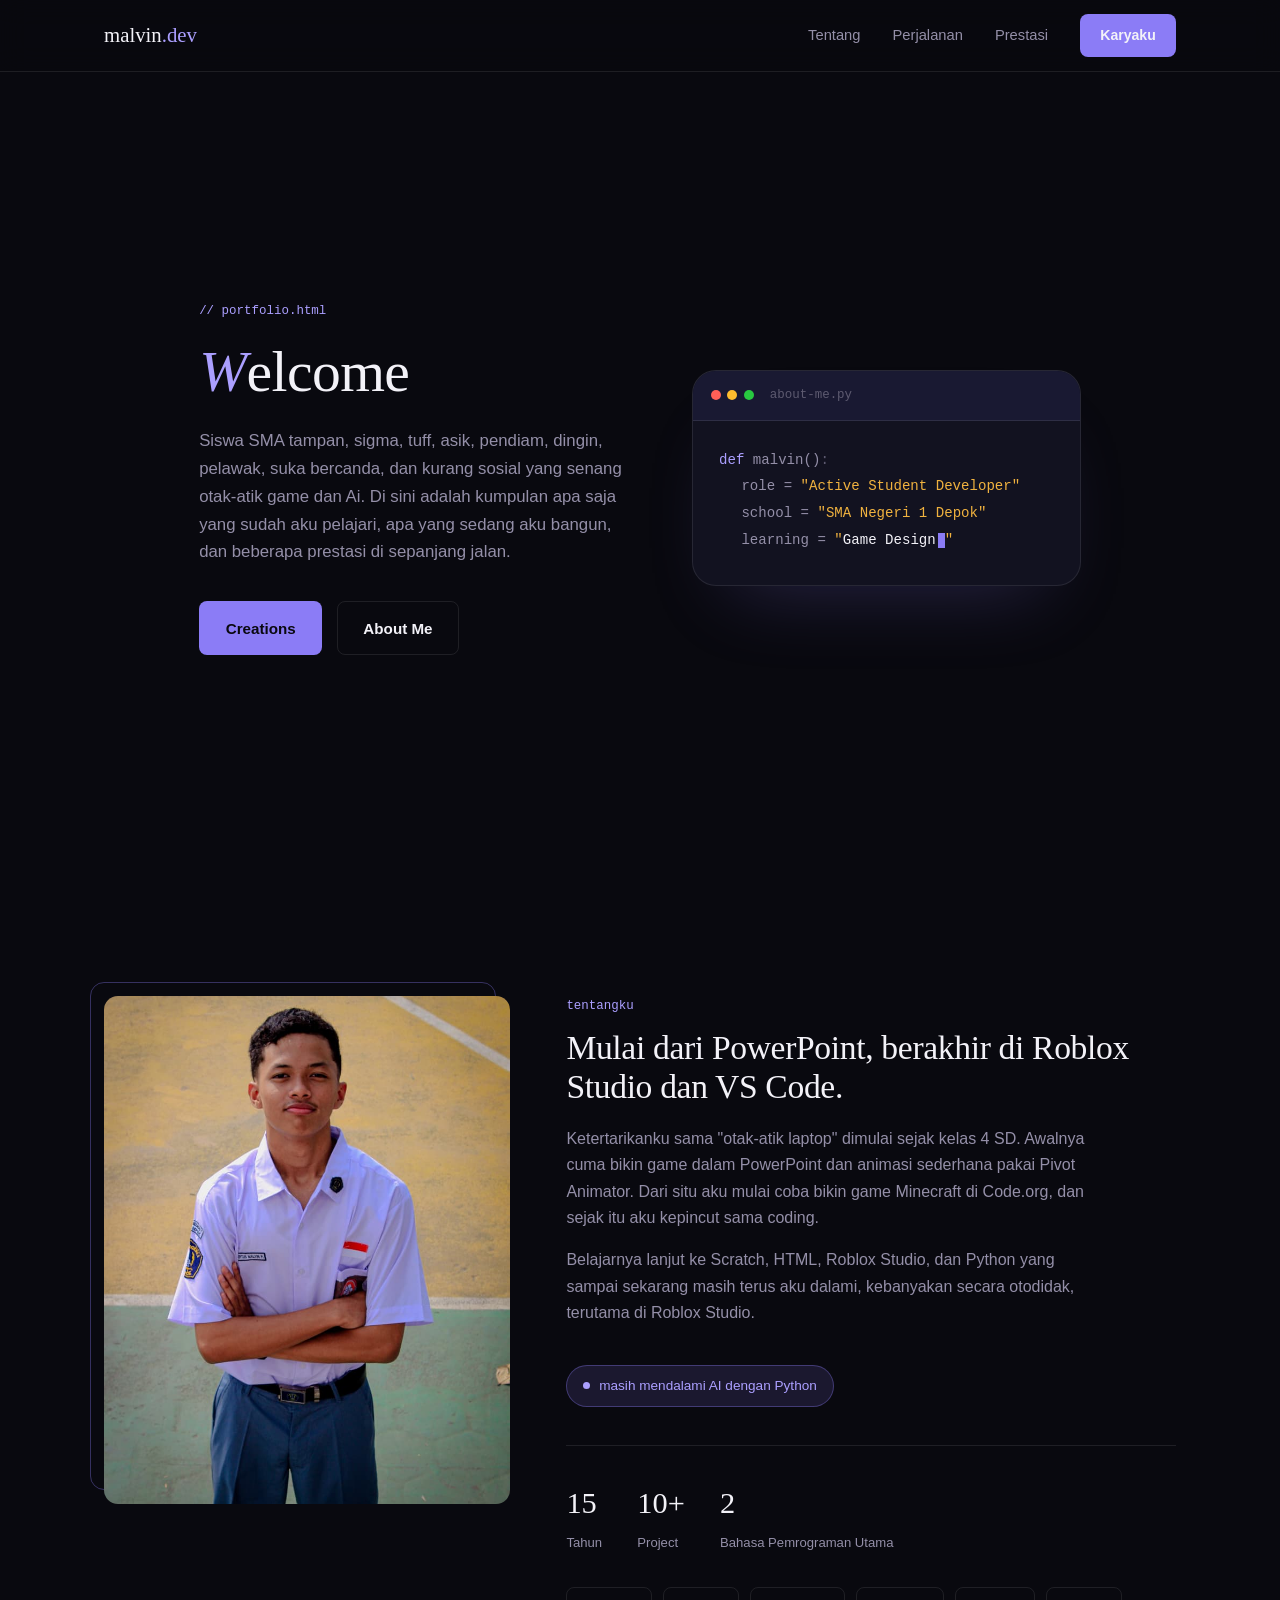
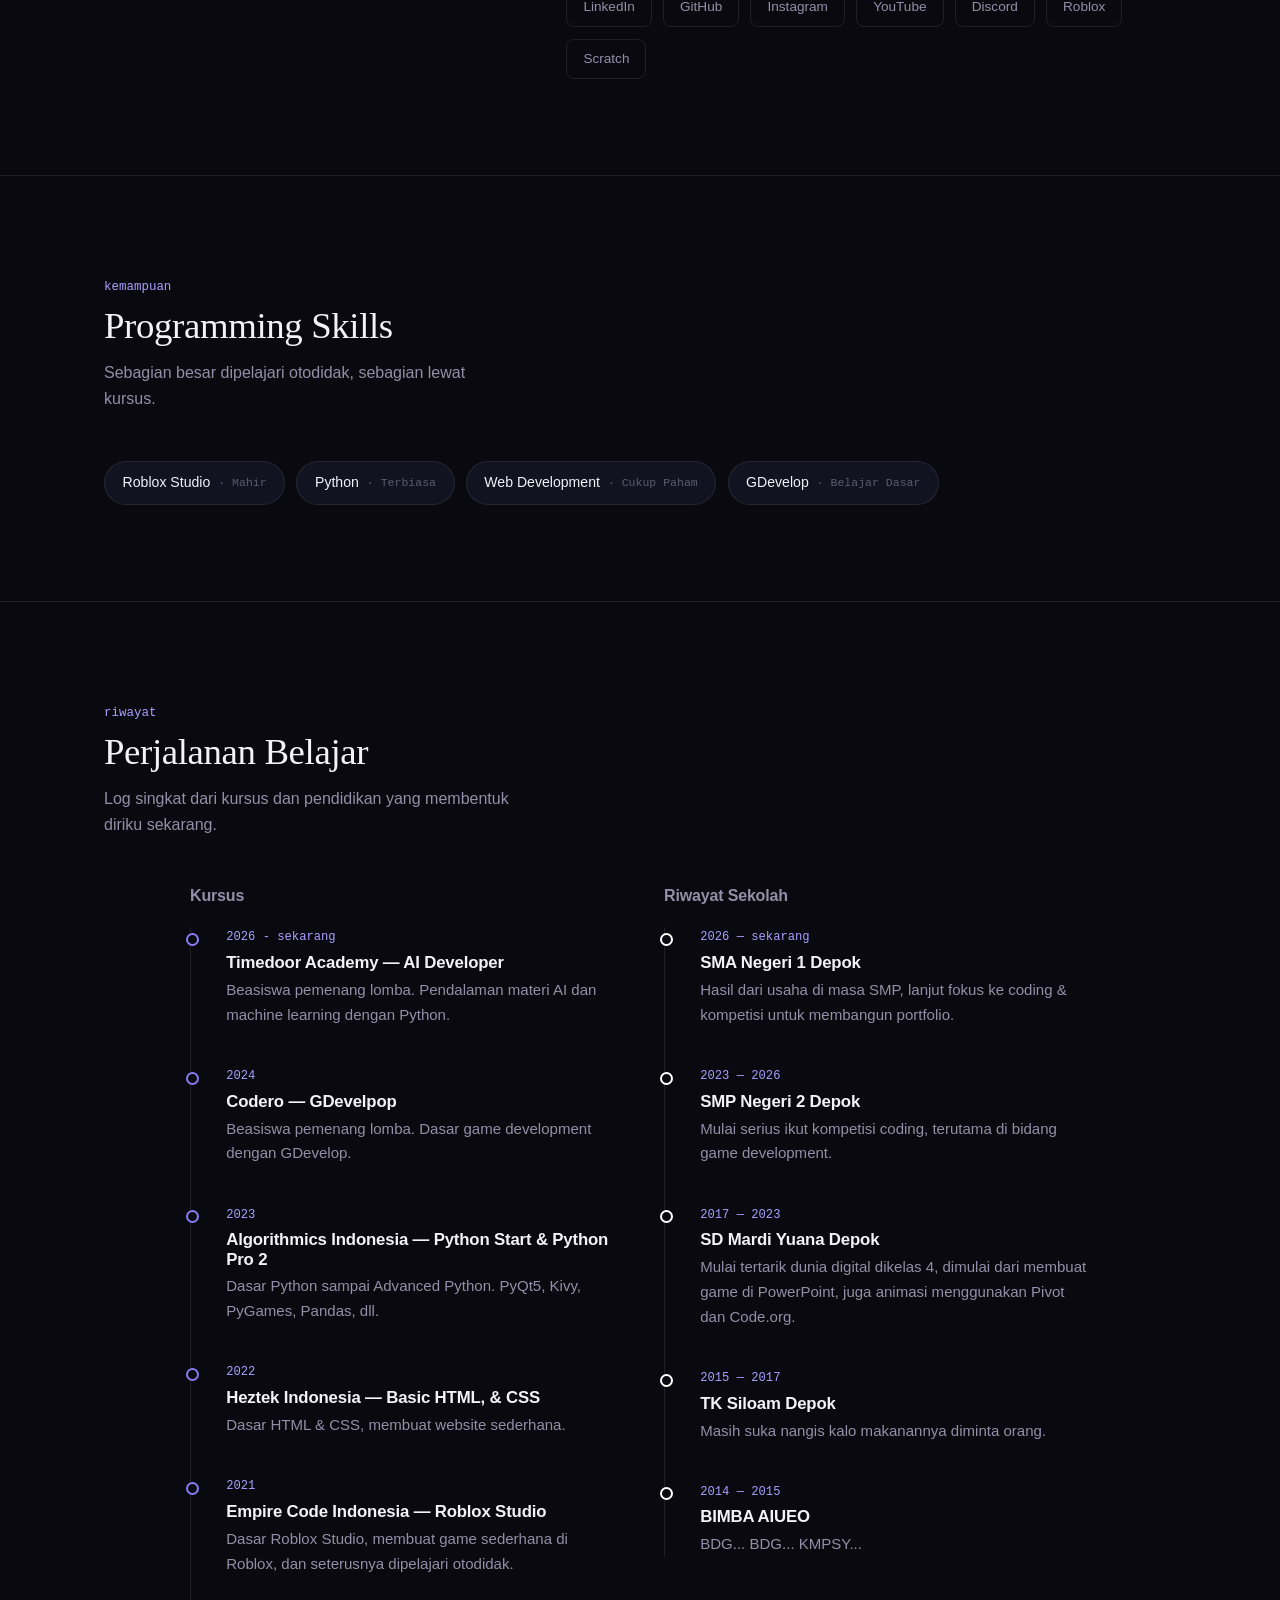
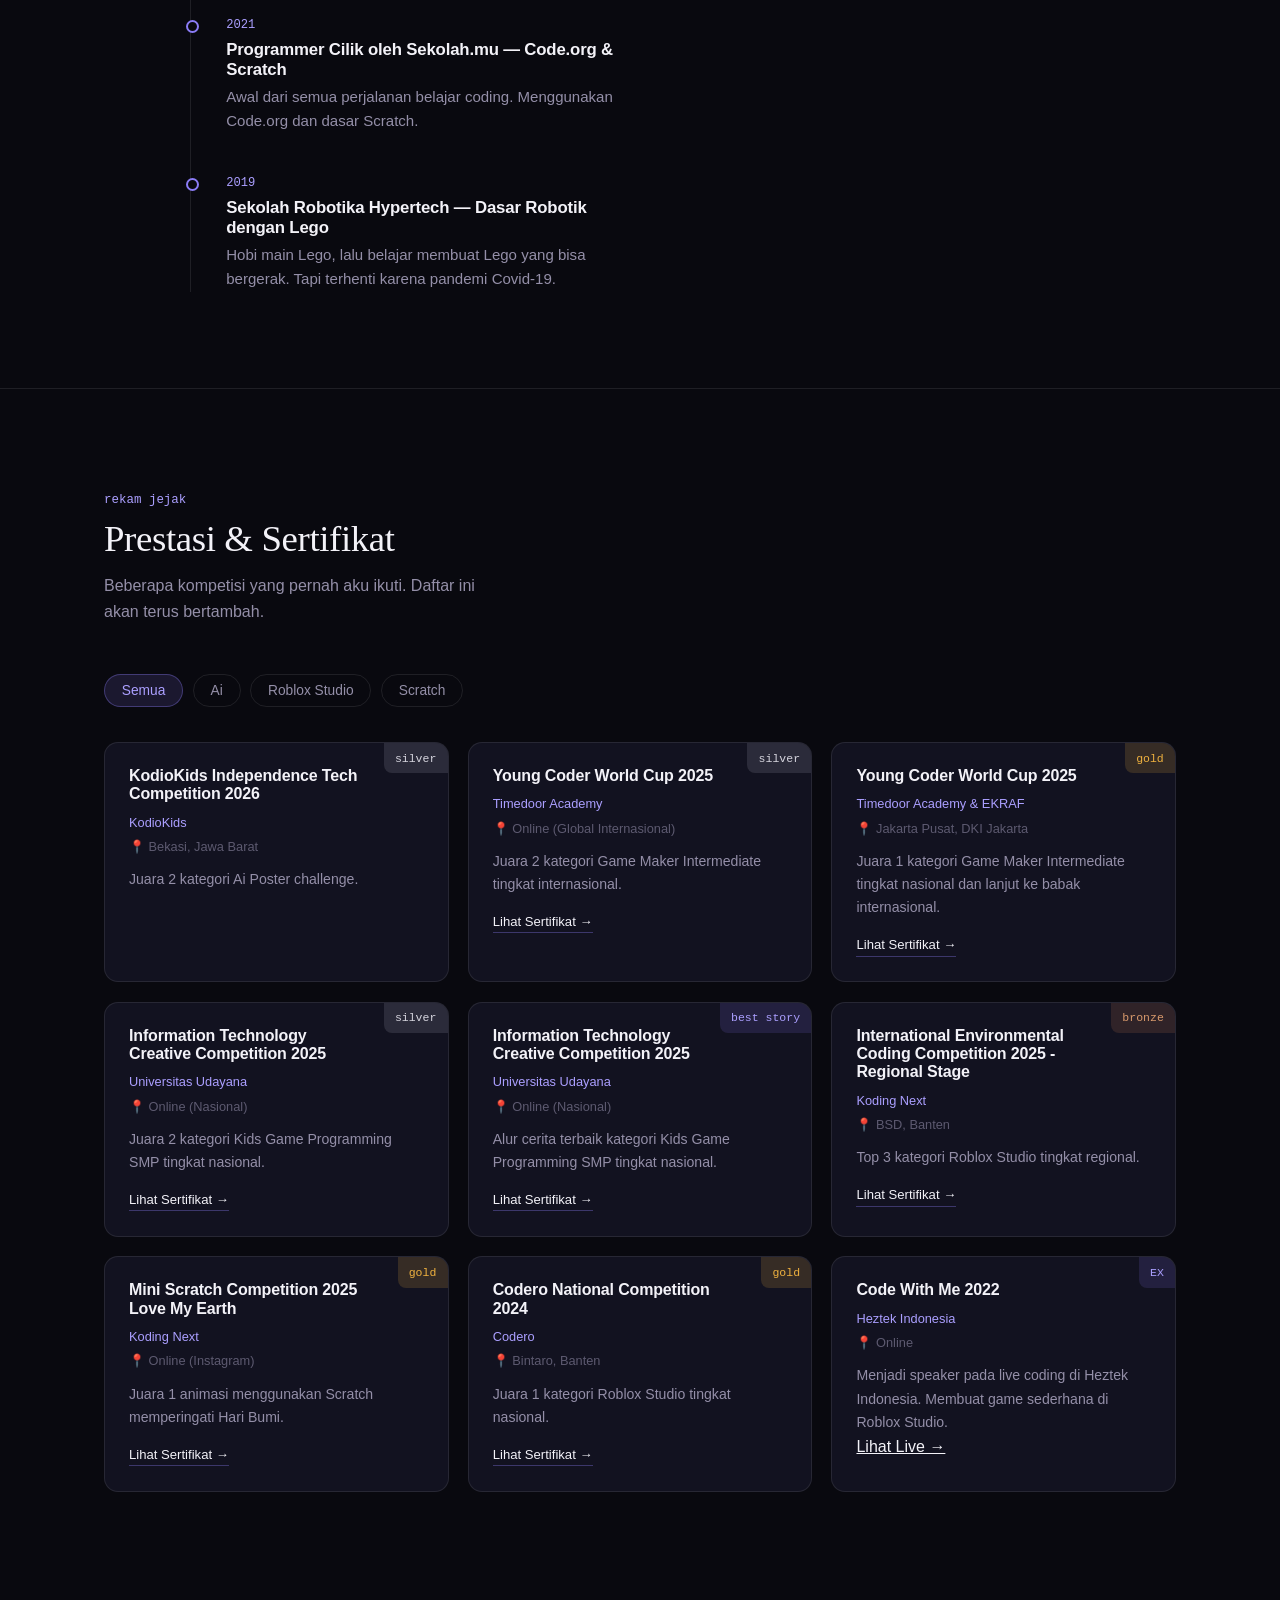
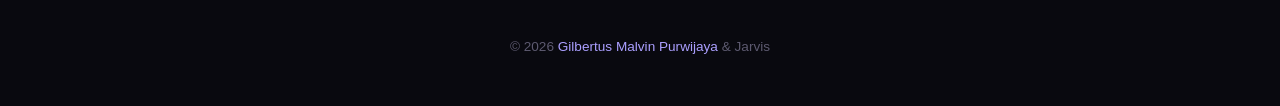
==== commit 6e8f256b: "Fix HTML structure and update content" ====
--- a/index.html
+++ b/index.html
@@ -41,7 +41,7 @@
                 <span class="eyebrow">// portfolio.html</span>
                 <h1><em>W</em>elcome</h1>
                 <p class="lede">
-                    Siswa SMA yang senang otak-atik game dan Ai. Di sini adalah
+                    Siswa SMA tampan, sigma, tuff, asik, pendiam, dingin, pelawak, suka bercanda, dan kurang sosial yang senang otak-atik game dan Ai. Di sini adalah
                     kumpulan apa saja yang sudah aku pelajari, apa yang sedang aku bangun,
                     dan beberapa prestasi di sepanjang jalan.
                 </p>
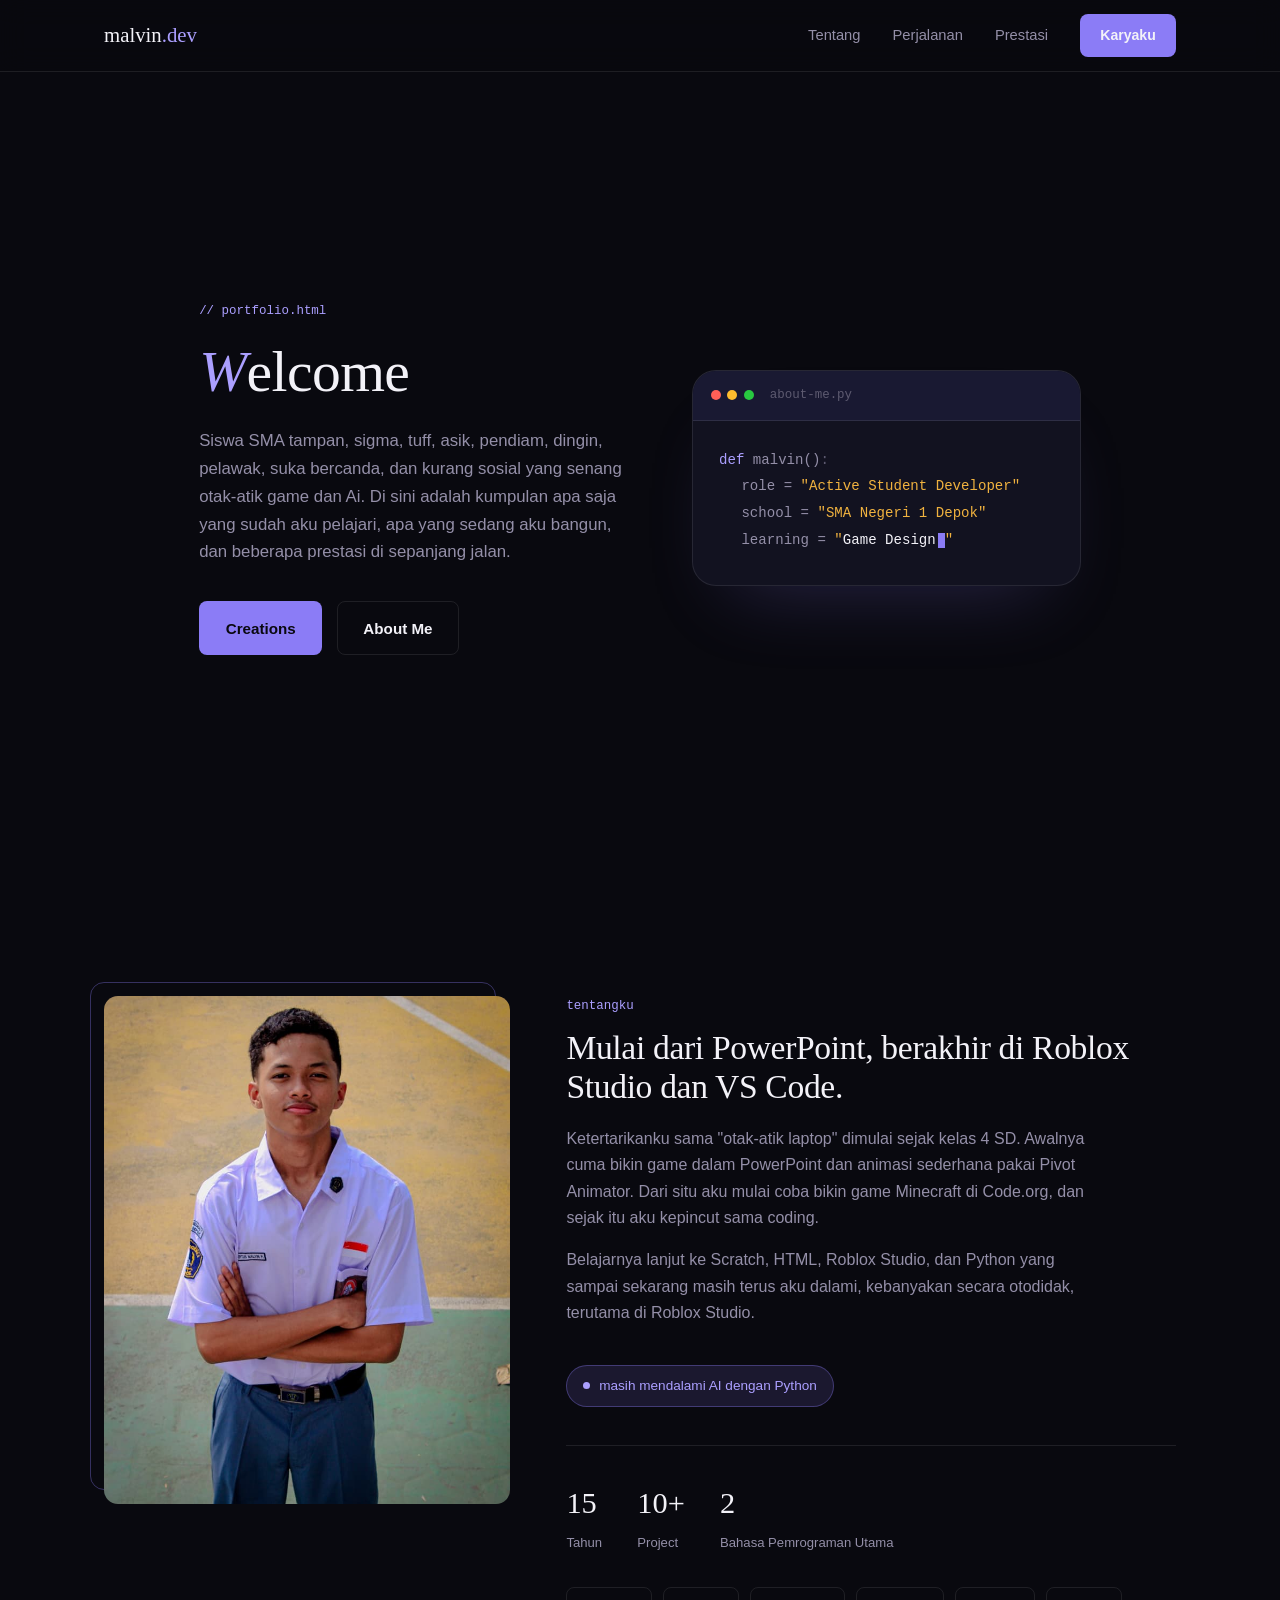
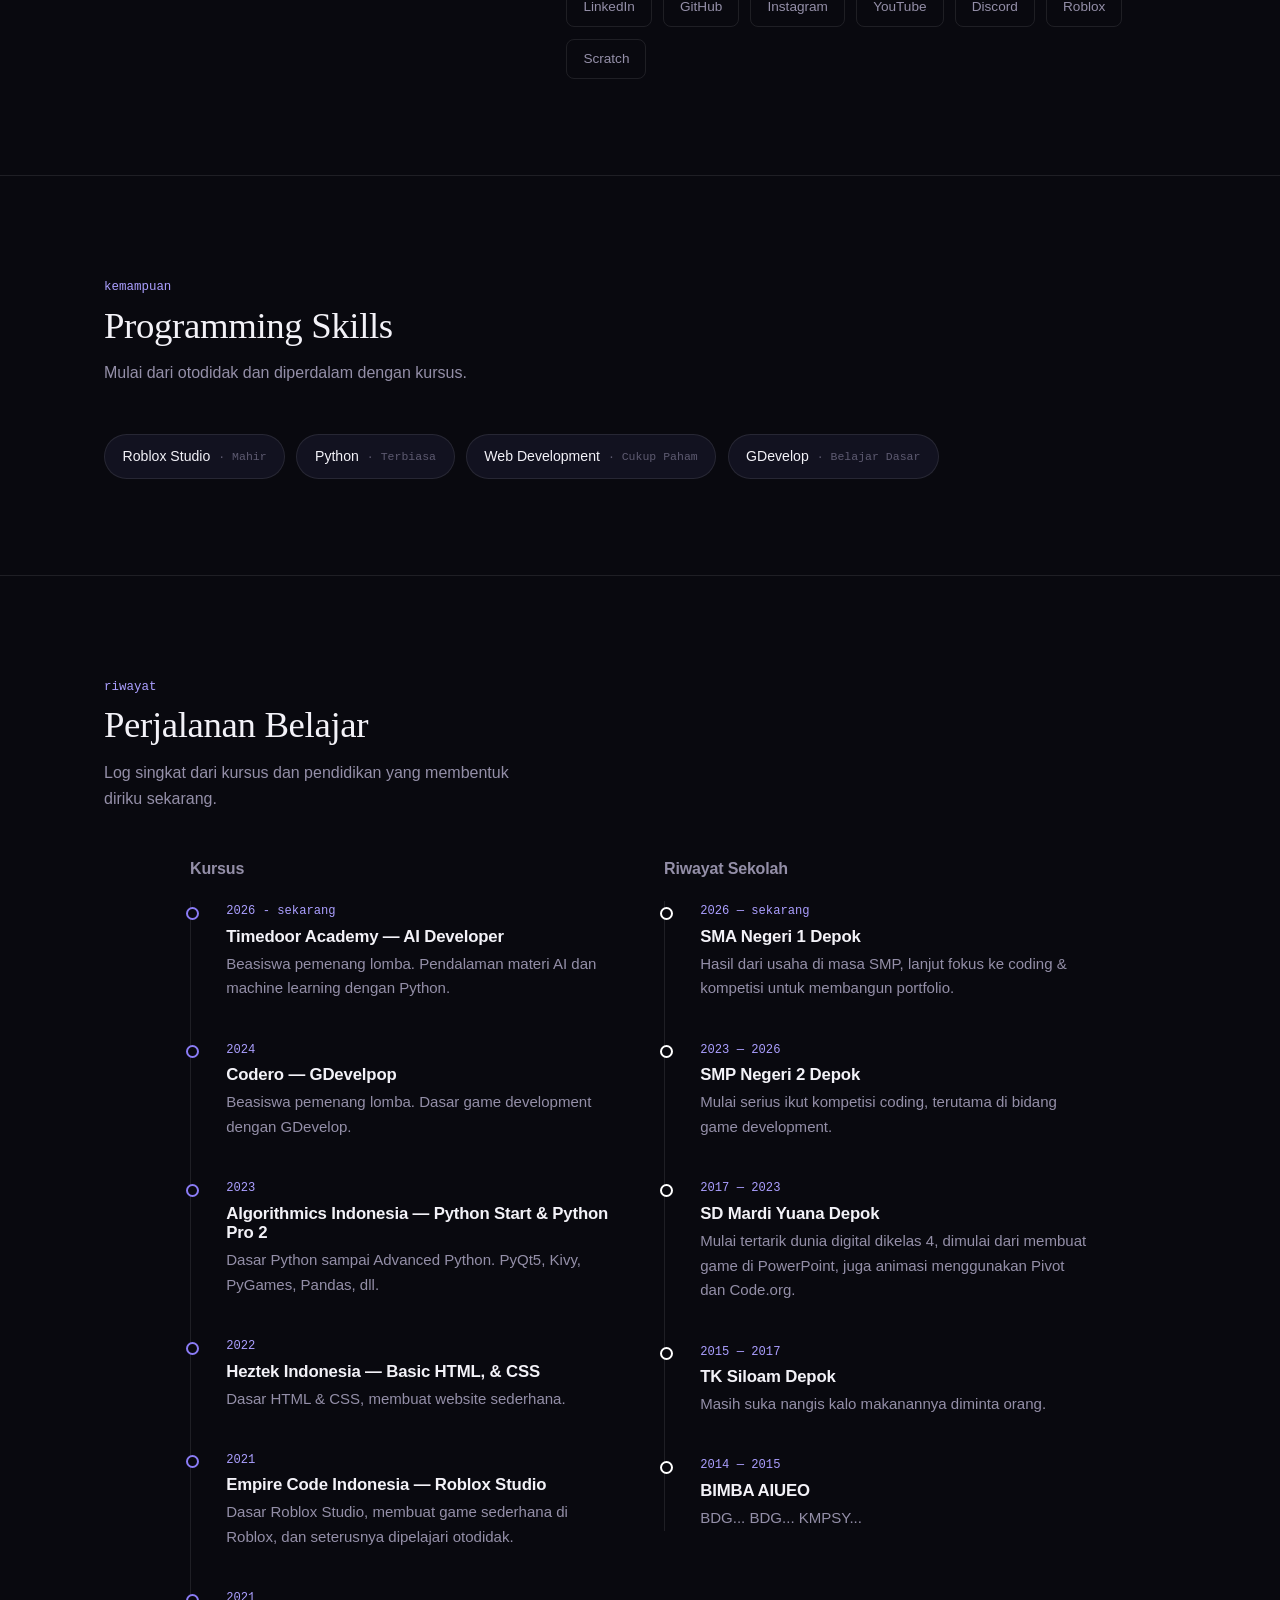
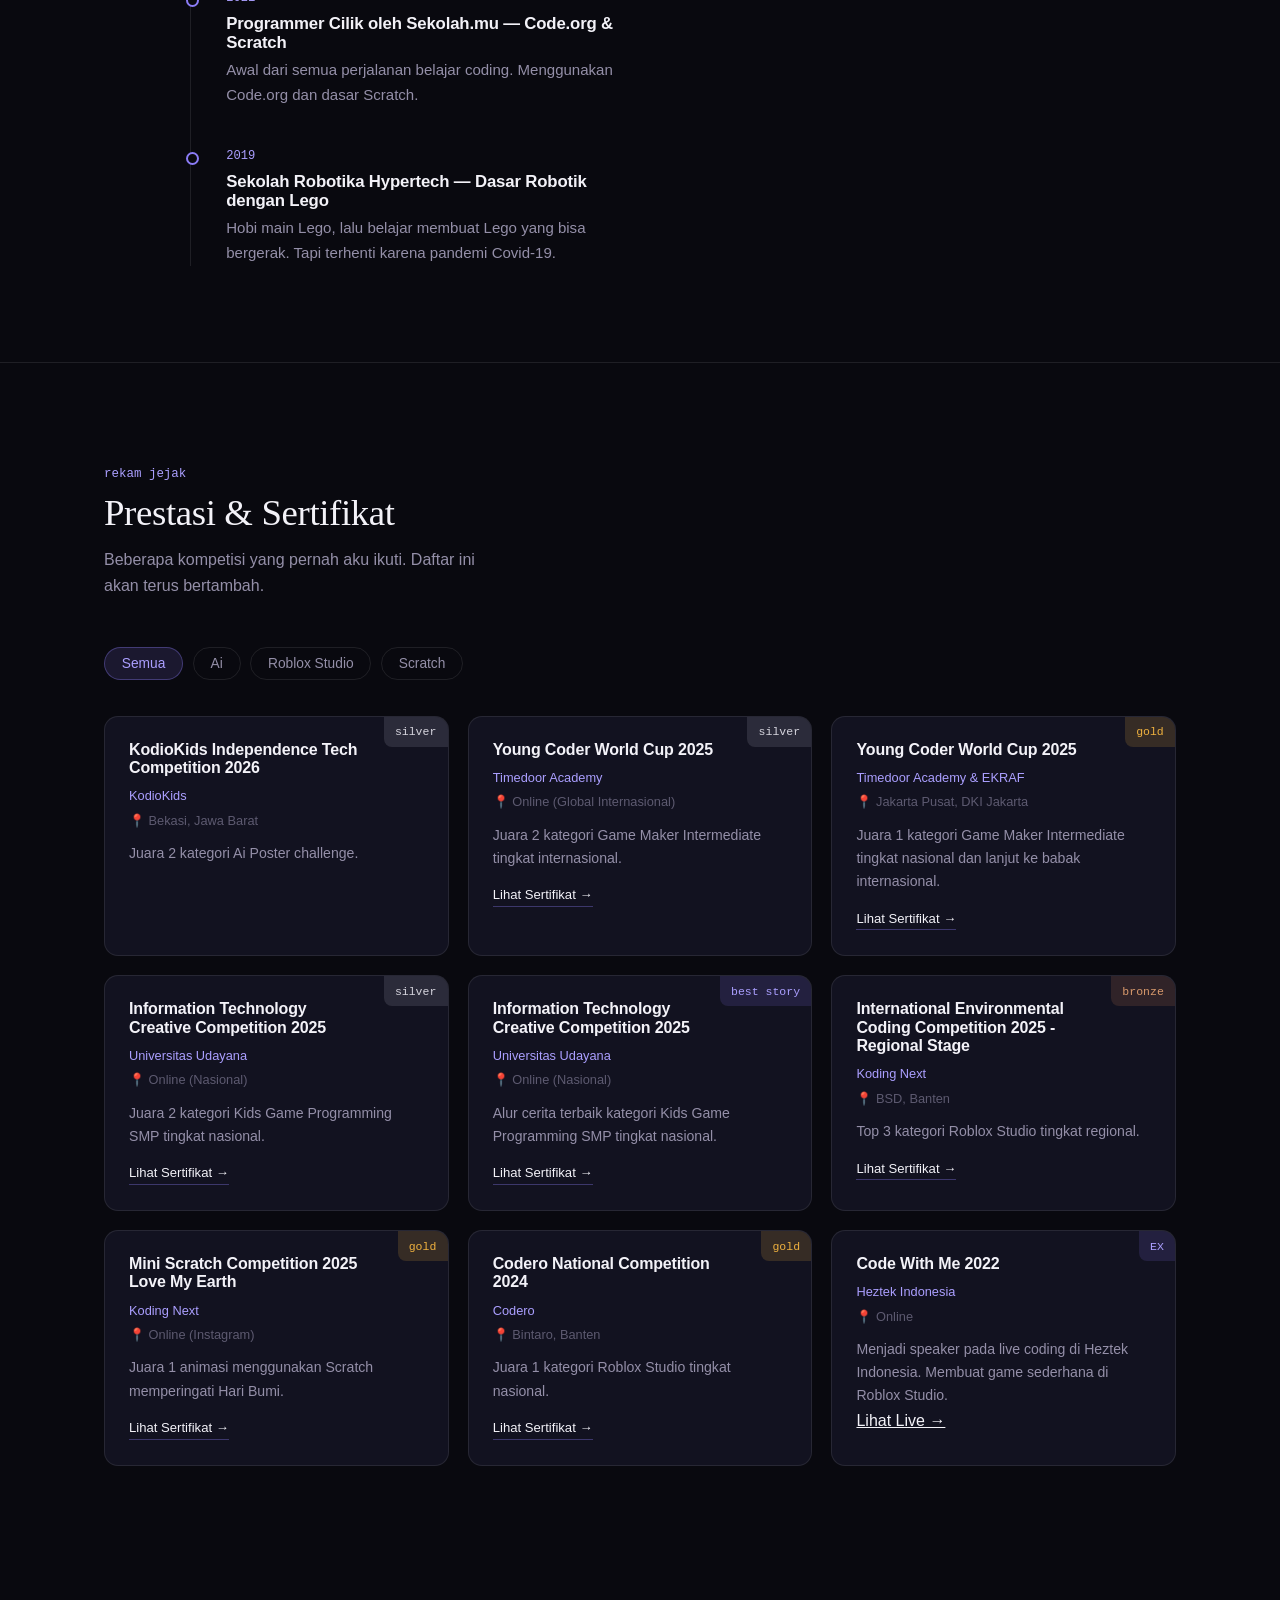
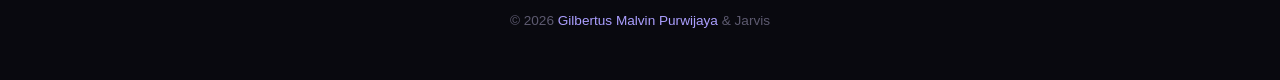
==== commit 1fb8e85d: "Fix HTML encoding issues in index.html" ====
--- a/index.html
+++ b/index.html
@@ -114,7 +114,7 @@
             <div class="section-head">
                 <span class="eyebrow">kemampuan</span>
                 <h2>Programming Skills</h2>
-                <p>Sebagian besar dipelajari otodidak, sebagian lewat kursus.</p>
+                <p>Mulai dari otodidak dan diperdalam dengan kursus.</p>
             </div>
             <div class="skills-grid" id="skills-grid"><!-- diisi lewat CONFIG.skills di script.js --></div>
         </div>
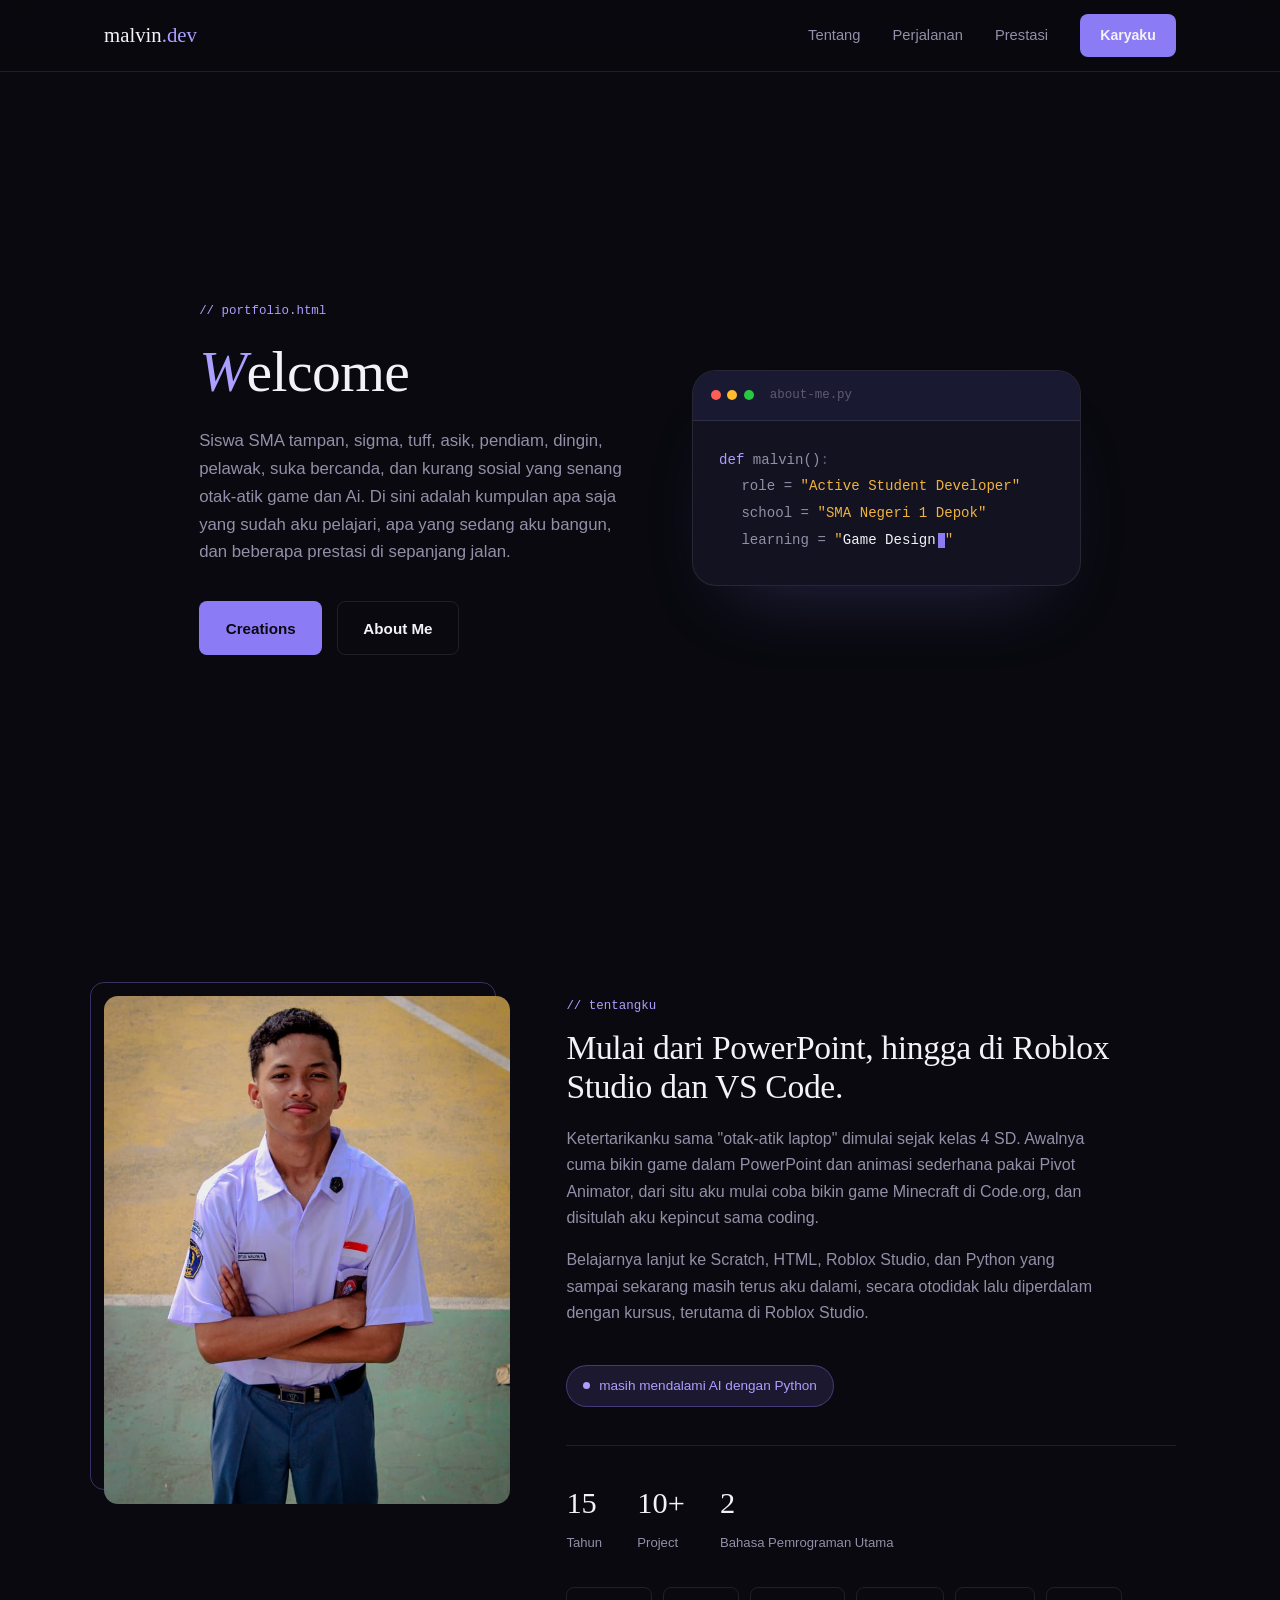
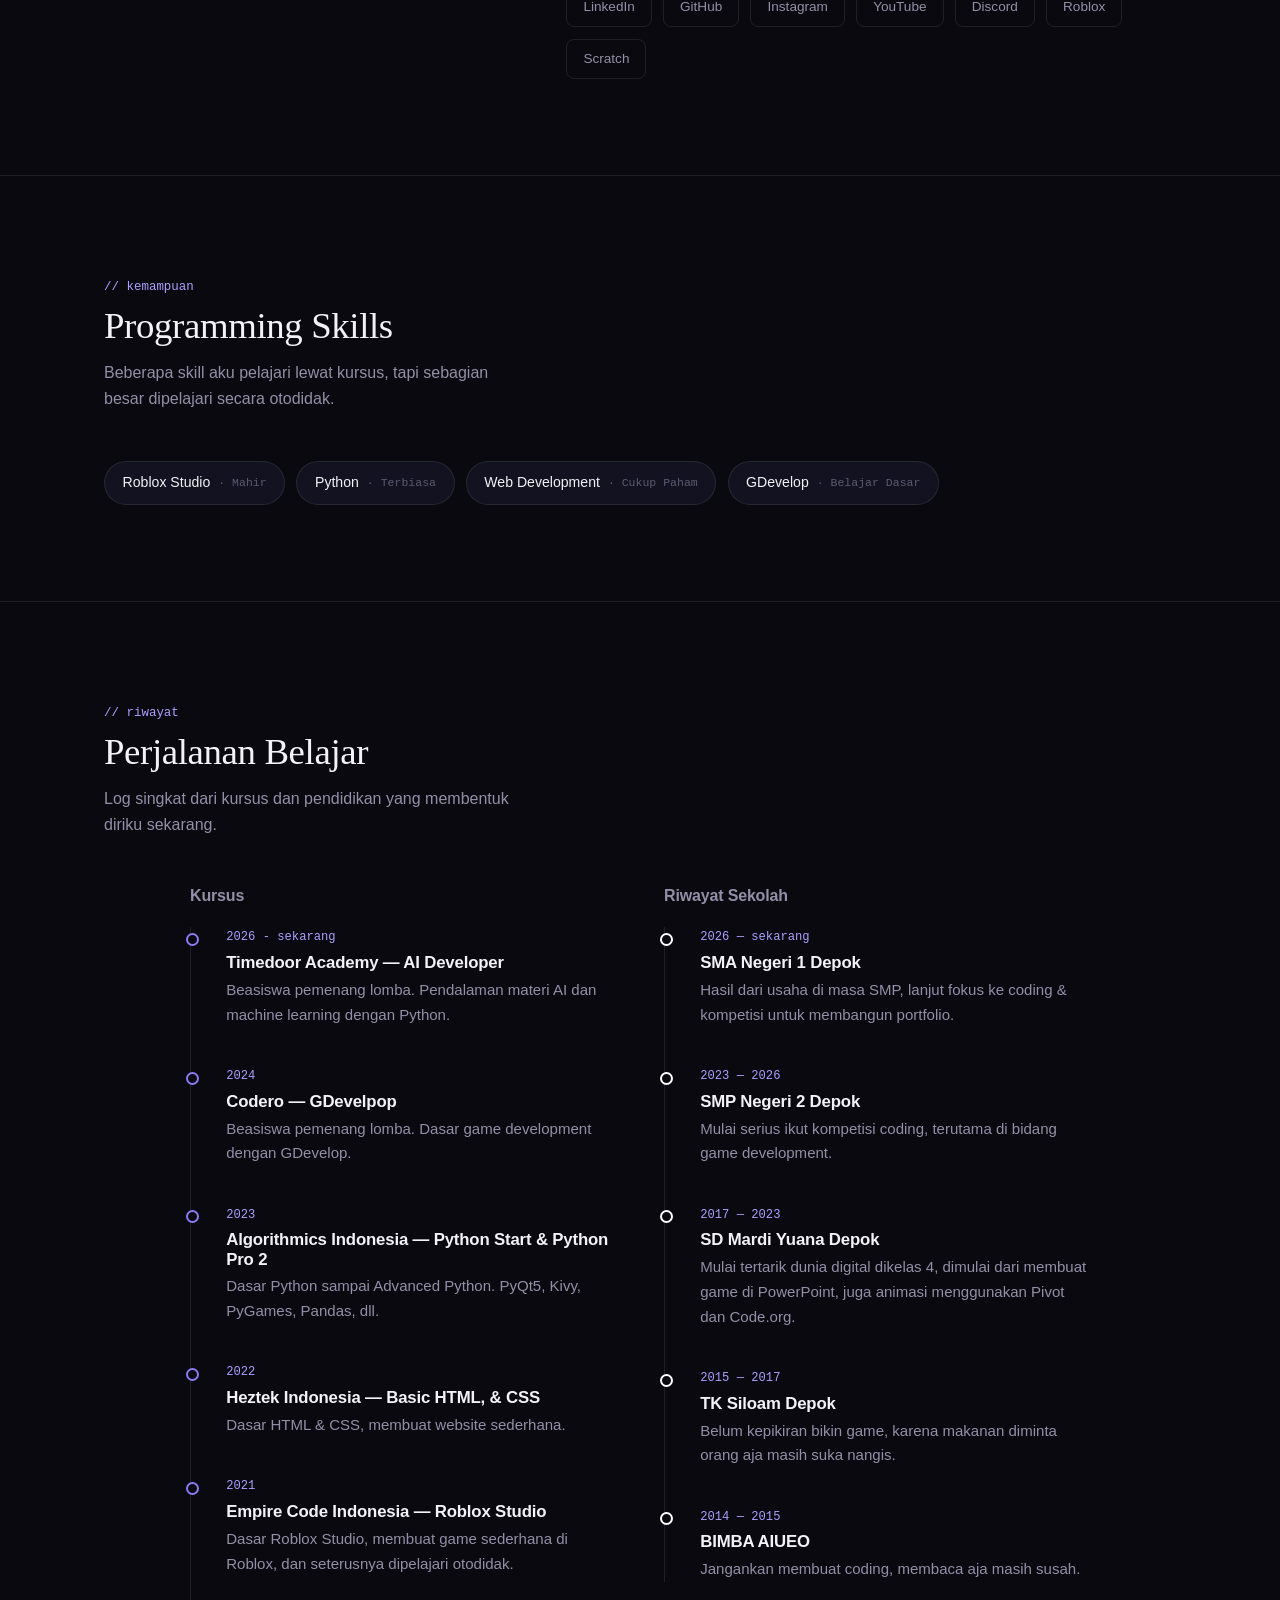
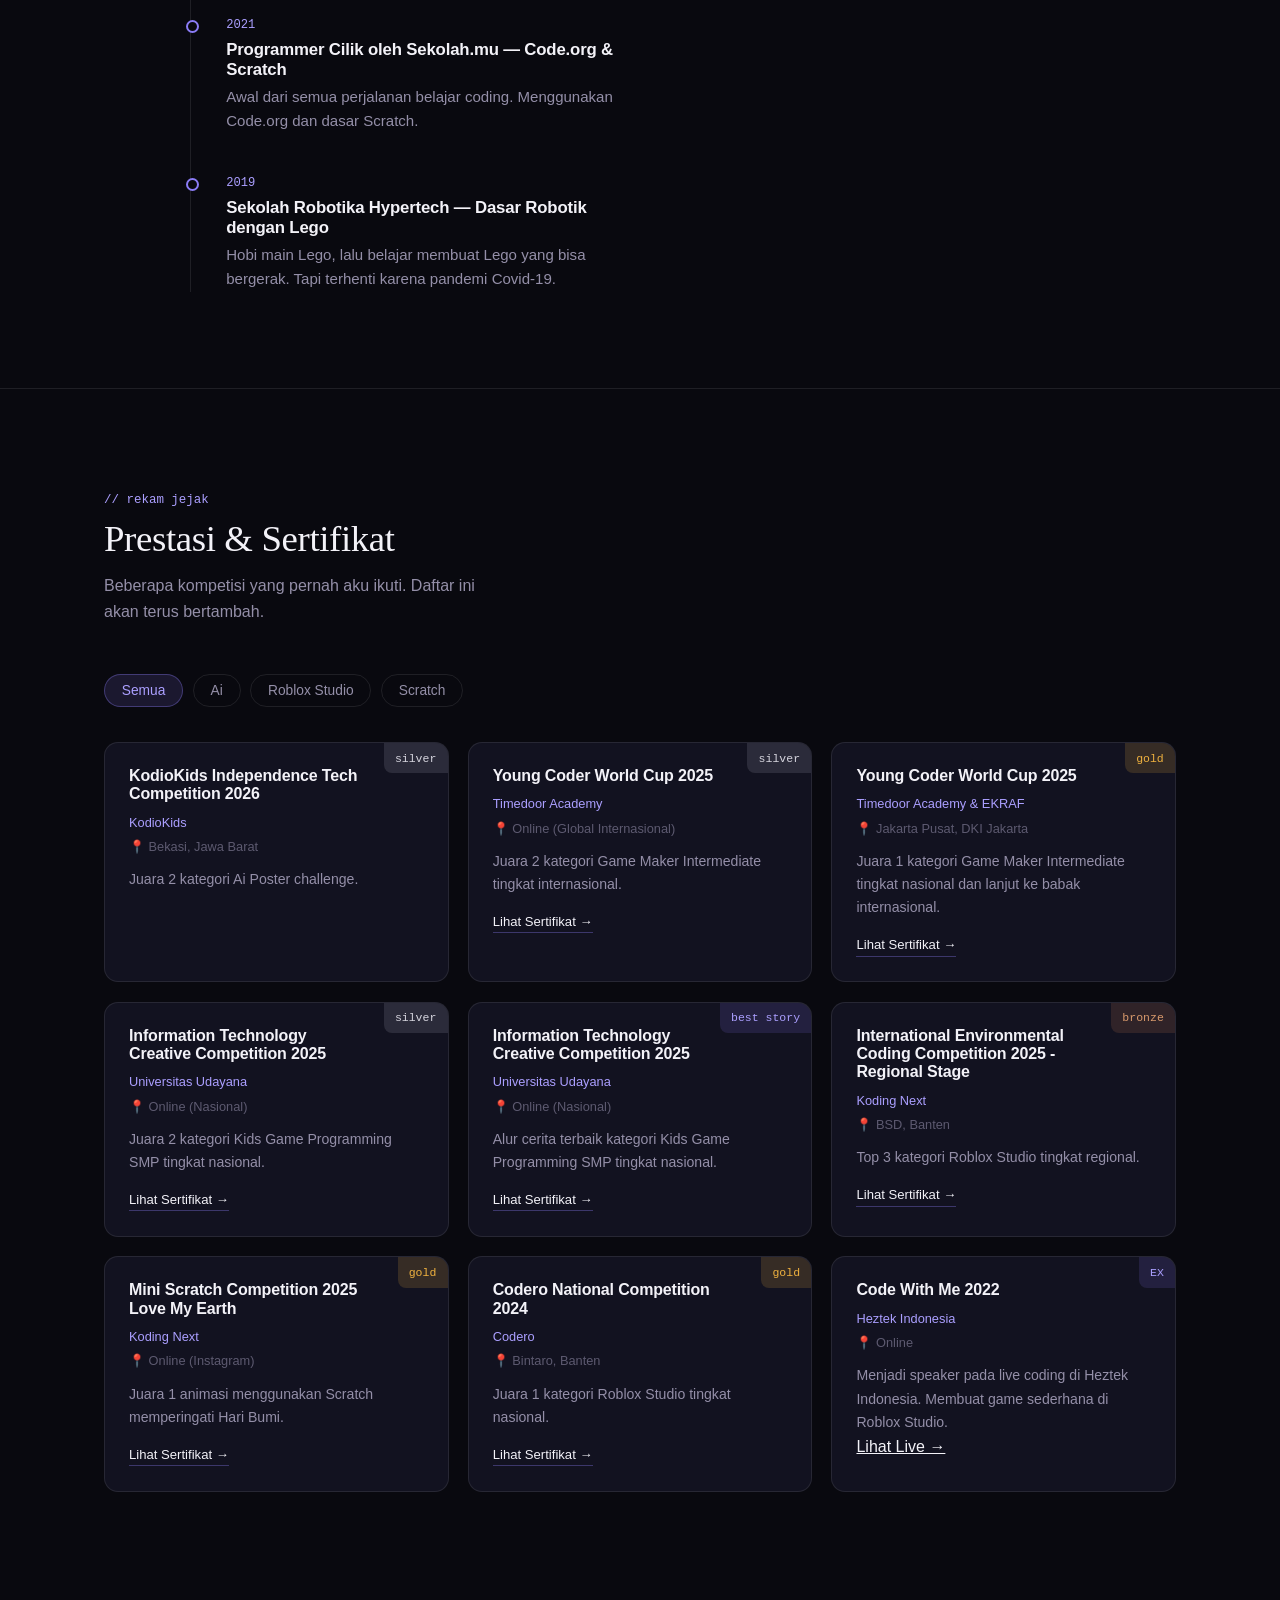
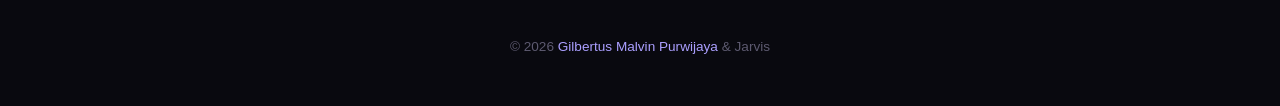
==== commit dd8832f1: "Update index.html" ====
--- a/index.html
+++ b/index.html
@@ -74,17 +74,17 @@
                 <img src="assets/ppMm.jpeg" alt="Foto profil Malvin">
             </div>
             <div class="about-copy">
-                <span class="eyebrow">tentangku</span>
-                <h2>Mulai dari PowerPoint, berakhir di Roblox Studio dan VS Code.</h2>
+                <span class="eyebrow">// tentangku</span>
+                <h2>Mulai dari PowerPoint, hingga di Roblox Studio dan VS Code.</h2>
                 <p>
                     Ketertarikanku sama "otak-atik laptop" dimulai sejak kelas 4 SD.
-                    Awalnya cuma bikin game dalam PowerPoint dan animasi sederhana pakai Pivot Animator. Dari situ
-                    aku mulai coba bikin game Minecraft di Code.org, dan sejak itu aku
+                    Awalnya cuma bikin game dalam PowerPoint dan animasi sederhana pakai Pivot Animator, dari situ
+                    aku mulai coba bikin game Minecraft di Code.org, dan disitulah aku
                     kepincut sama coding.
                 </p>
                 <p>
                     Belajarnya lanjut ke Scratch, HTML, Roblox Studio, dan Python yang
-                    sampai sekarang masih terus aku dalami, kebanyakan secara otodidak,
+                    sampai sekarang masih terus aku dalami, secara otodidak lalu diperdalam dengan kursus,
                     terutama di Roblox Studio.
                 </p>
                 <span class="status-chip"><span class="dot-live"></span> masih mendalami AI dengan Python</span>
@@ -112,9 +112,9 @@
     <section id="skills" class="section">
         <div class="wrap">
             <div class="section-head">
-                <span class="eyebrow">kemampuan</span>
+                <span class="eyebrow">// kemampuan</span>
                 <h2>Programming Skills</h2>
-                <p>Mulai dari otodidak dan diperdalam dengan kursus.</p>
+                <p>Beberapa skill aku pelajari lewat kursus, tapi sebagian besar dipelajari secara otodidak.</p>
             </div>
             <div class="skills-grid" id="skills-grid"><!-- diisi lewat CONFIG.skills di script.js --></div>
         </div>
@@ -124,7 +124,7 @@
         <section id="journey" class="section">
         <div class="wrap">
             <div class="section-head">
-                <span class="eyebrow">riwayat</span>
+                <span class="eyebrow">// riwayat</span>
                 <h2>Perjalanan Belajar</h2>
                 <p>Log singkat dari kursus dan pendidikan yang membentuk diriku sekarang.</p>
             </div>
@@ -145,7 +145,7 @@
     <section id="achievements" class="section" style="border-bottom: none;">
         <div class="wrap">
             <div class="section-head">
-                <span class="eyebrow">rekam jejak</span>
+                <span class="eyebrow">// rekam jejak</span>
                 <h2>Prestasi & Sertifikat</h2>
                 <p>Beberapa kompetisi yang pernah aku ikuti. Daftar ini akan terus bertambah.</p>
             </div>
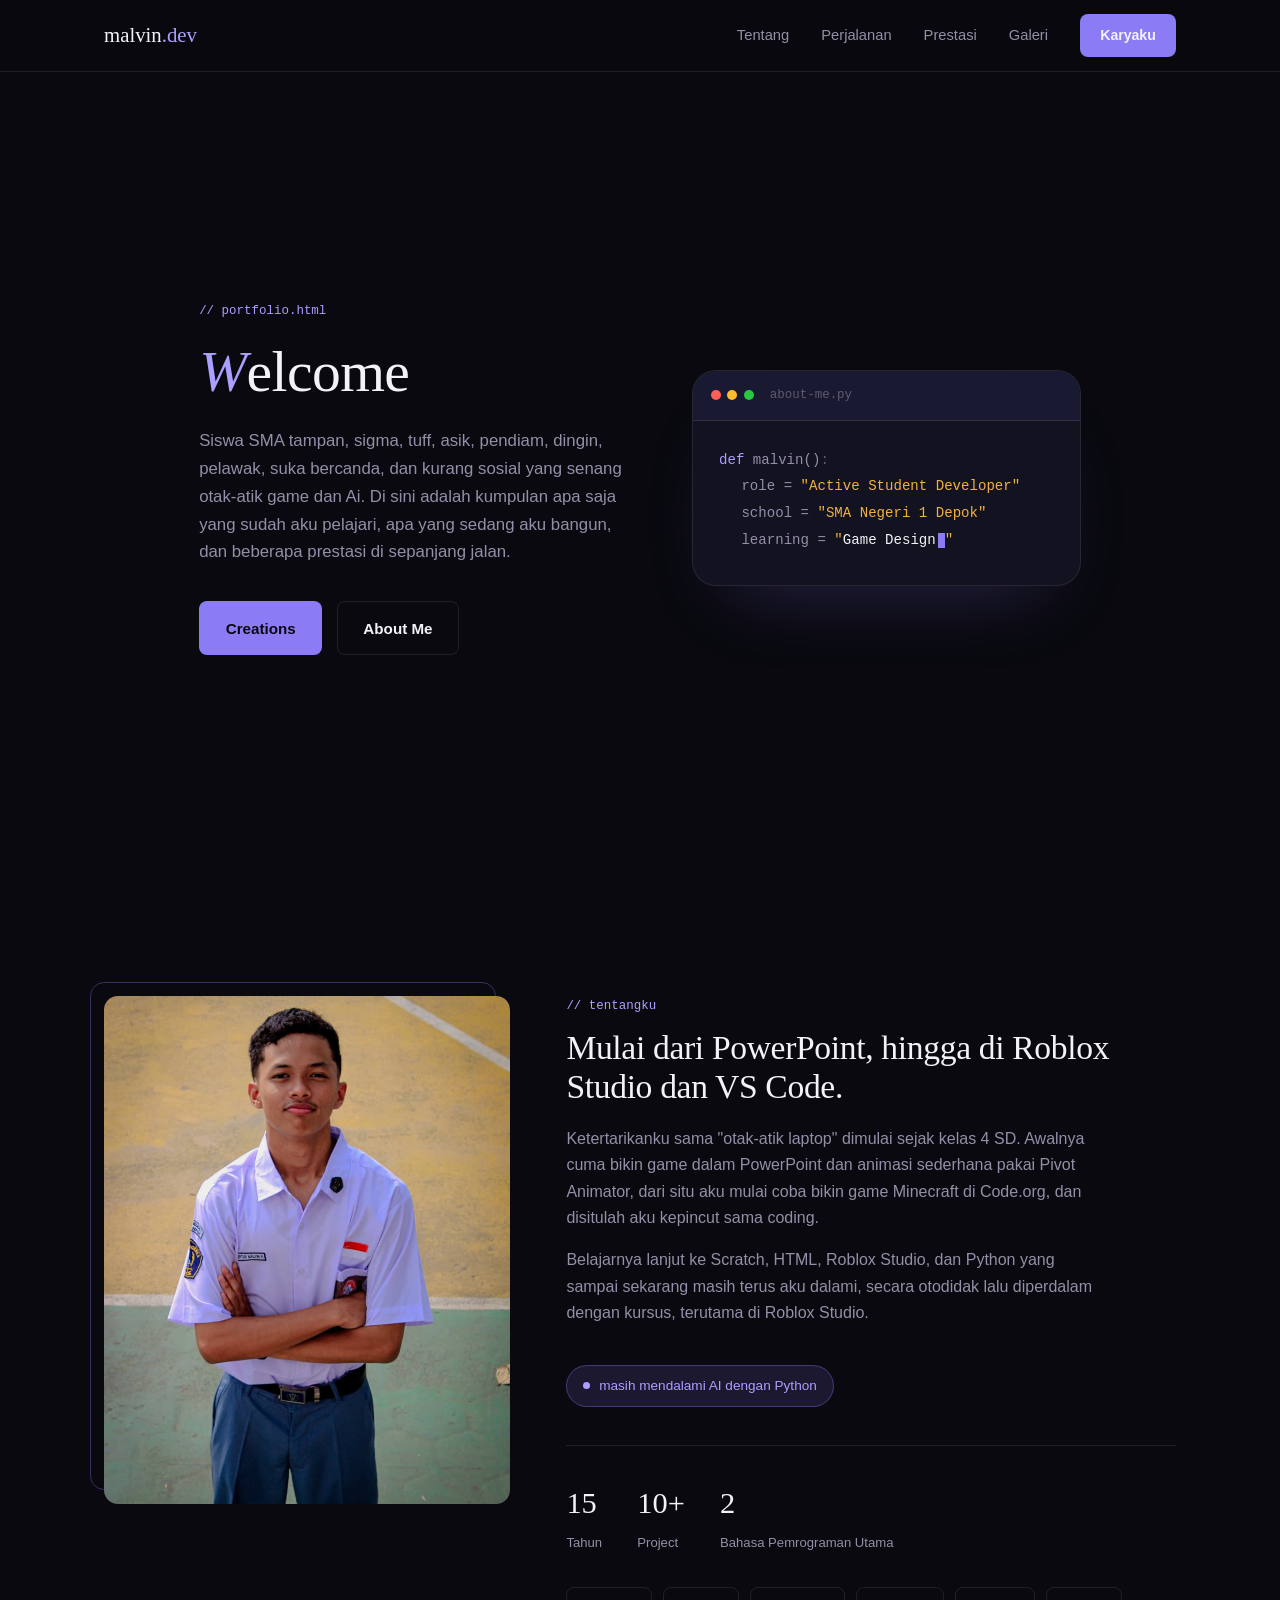
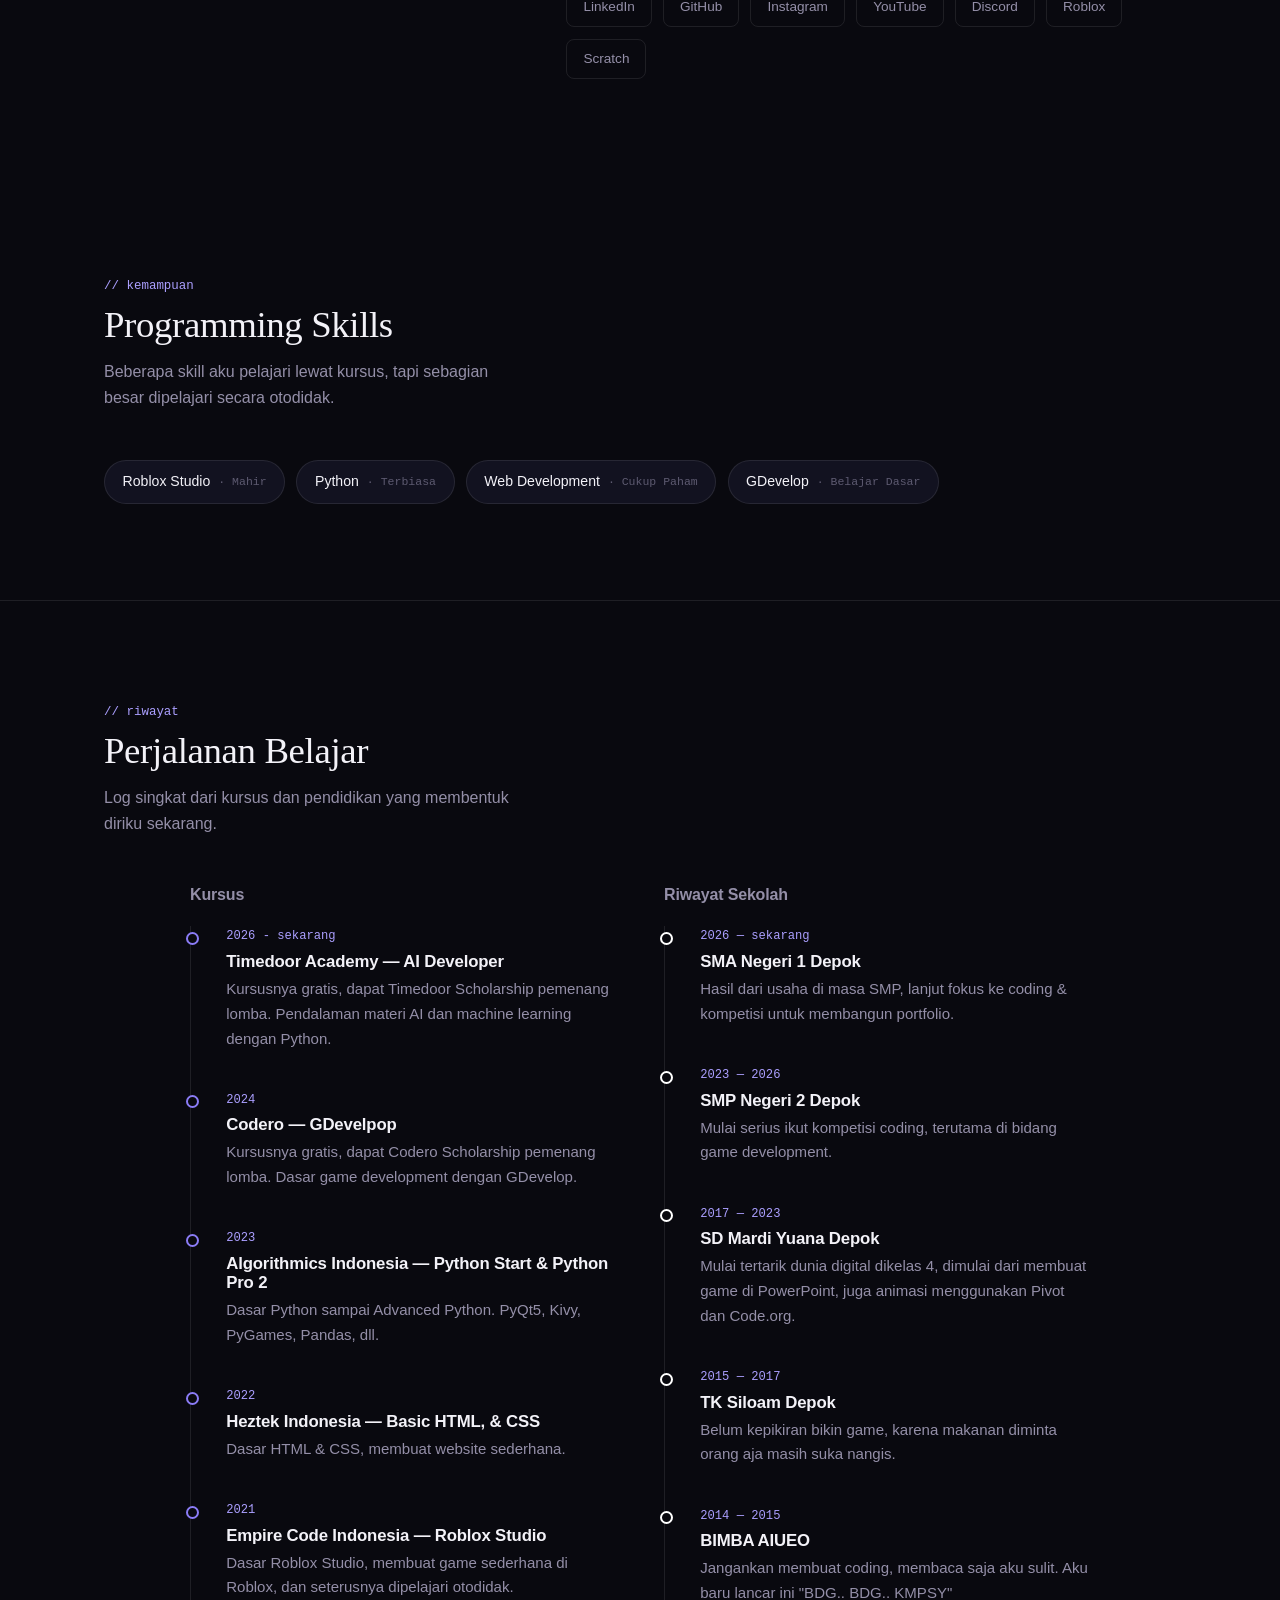
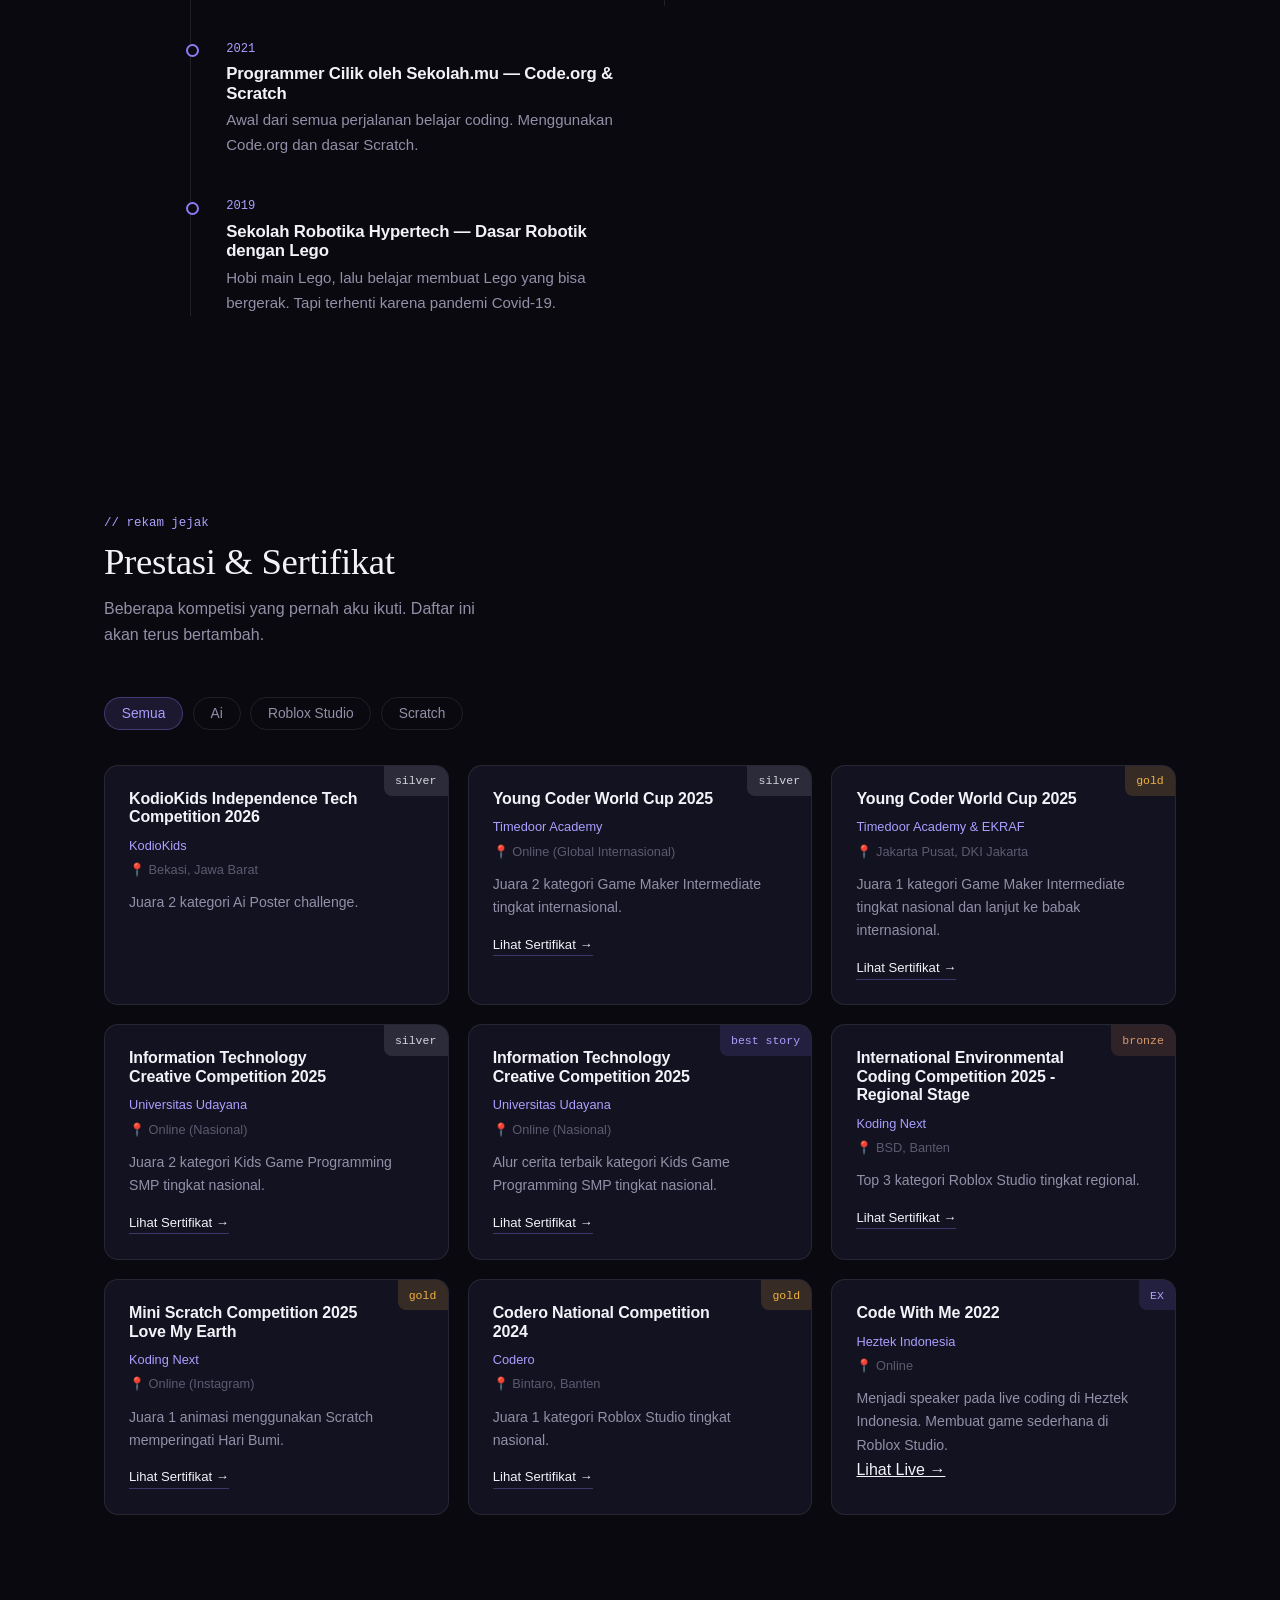
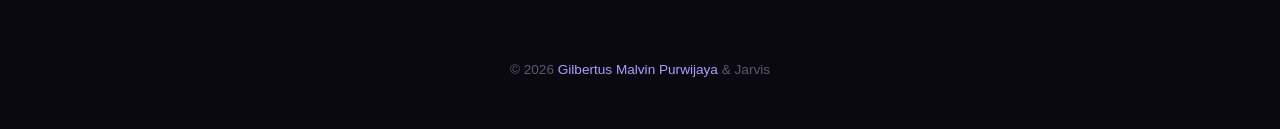
==== commit 5fab06d1: "Update index.html to include gallery section" ====
--- a/index.html
+++ b/index.html
@@ -19,6 +19,7 @@
                 <li><a href="#about">Tentang</a></li>
                 <li><a href="#journey">Perjalanan</a></li>
                 <li><a href="#achievements">Prestasi</a></li>
+                <li><a href="gallery.html">Galeri</a></li>
                 <li><a href="works.html" class="btn nav-cta">Karyaku</a></li>
             </ul>
             <button class="menu-toggle" id="menu-toggle" aria-label="Buka menu">
@@ -31,8 +32,9 @@
         <a href="#about">Tentang</a>
         <a href="#journey">Perjalanan</a>
         <a href="#achievements">Prestasi</a>
+        <a href="gallery.html">Galeri</a>
         <a href="works.html">Karyaku</a>
-    </div>
+    </div>  
 
     <!-- Hero -->
     <section id="home" class="hero">
@@ -66,8 +68,13 @@
         </div>
     </section>
 
+        <!-- Gallery Strip -->
+    <a href="gallery.html" class="gallery-strip" id="gallery-strip" aria-label="Lihat galeri lengkap">
+        <div class="gallery-track" id="gallery-track"><!-- diisi lewat CONFIG.galleryStrip di script.js --></div>
+    </a>
+
     <!-- About -->
-    <section id="about" class="section about">
+    <section id="about" class="section about" style="border-bottom: none;">
         <div class="wrap">
             <div class="about-photo">
                 <div class="frame"></div>
@@ -107,9 +114,11 @@
             </div>
         </div>
     </section>
+    
 
     <!-- Skills -->
-    <section id="skills" class="section">
+    <section id="skills" class="section" style="position: relative;">
+        <img class="bg-logo bg-logo-luau" src="assets/logoLuau.png" alt="">
         <div class="wrap">
             <div class="section-head">
                 <span class="eyebrow">// kemampuan</span>
@@ -120,8 +129,10 @@
         </div>
     </section>
 
+    
+
     <!-- Journey -->
-        <section id="journey" class="section">
+        <section id="journey" class="section" style="border-bottom: none;">
         <div class="wrap">
             <div class="section-head">
                 <span class="eyebrow">// riwayat</span>
@@ -142,7 +153,8 @@
     </section>
 
     <!-- Achievements -->
-    <section id="achievements" class="section" style="border-bottom: none;">
+    <section id="achievements" class="section" style="position: relative; border-bottom: none;">
+        <img class="bg-logo bg-logo-python" src="assets/logoPython.png" alt="">
         <div class="wrap">
             <div class="section-head">
                 <span class="eyebrow">// rekam jejak</span>
